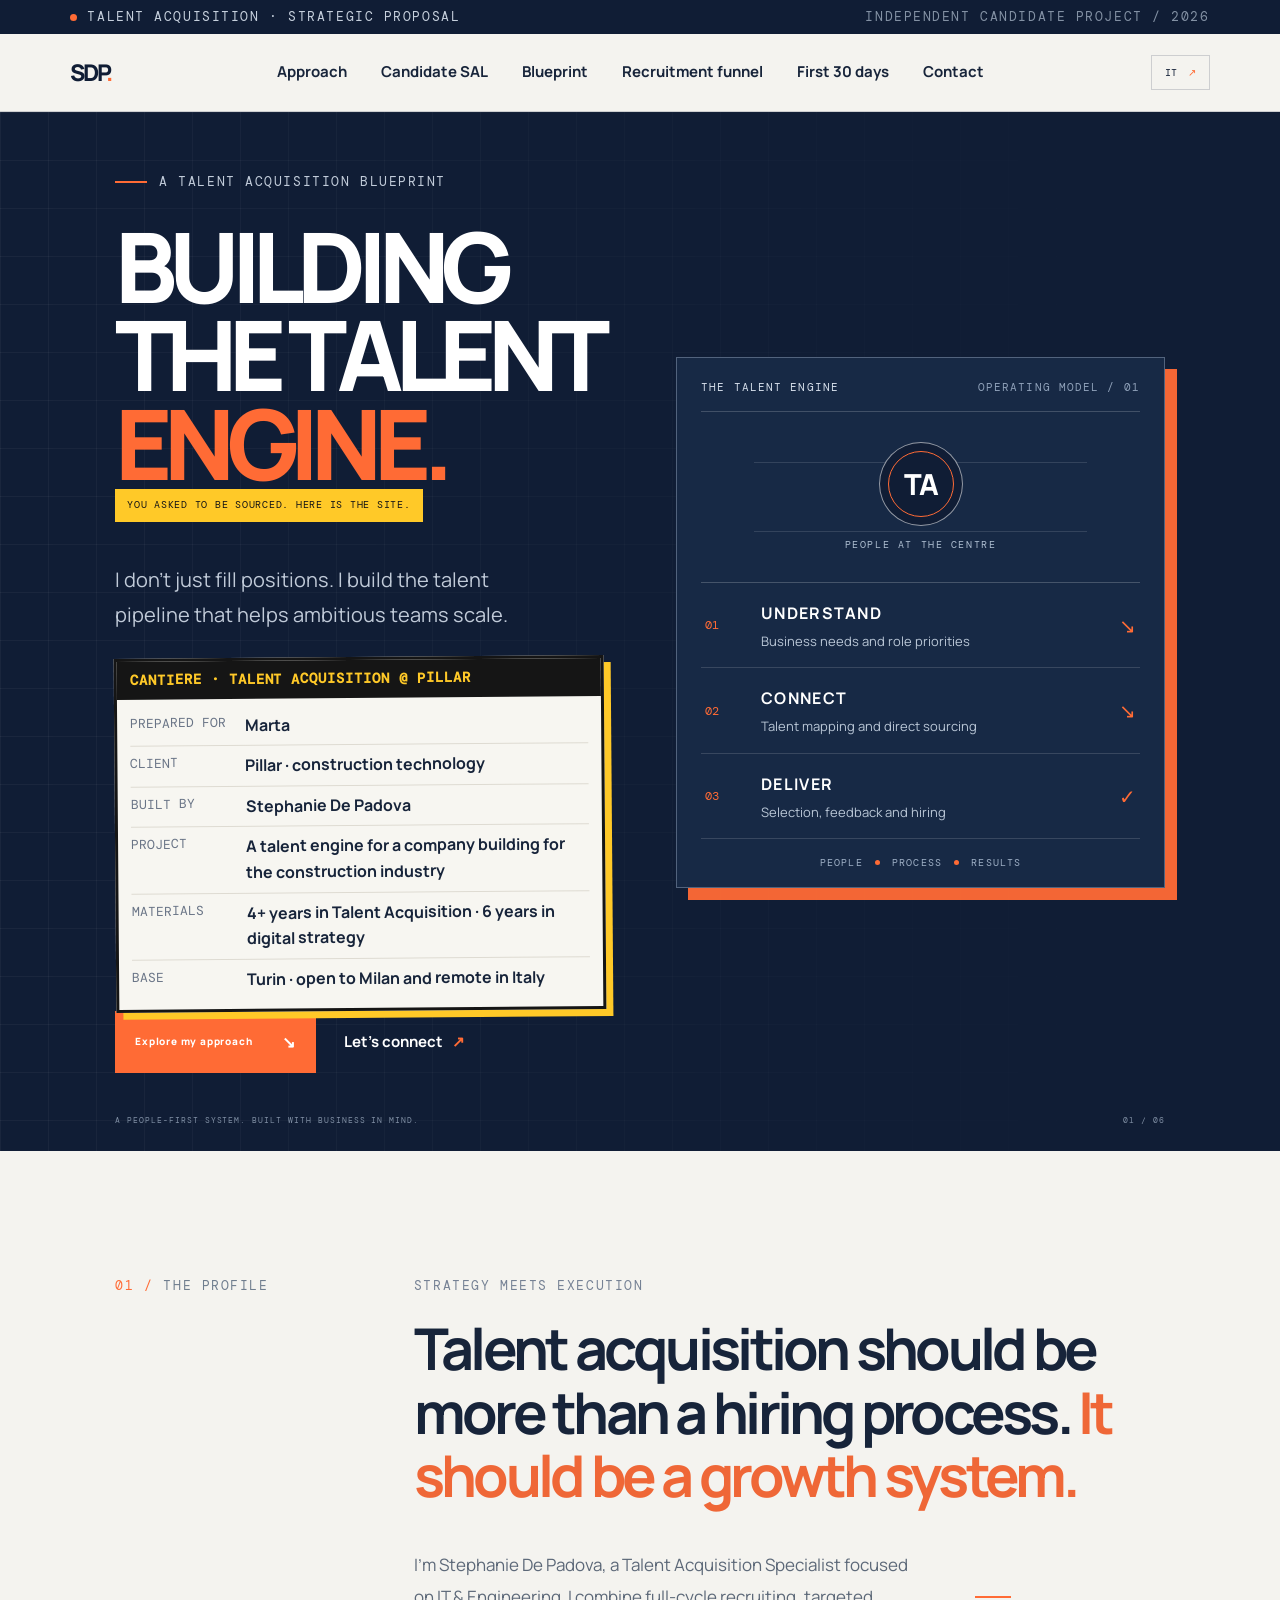
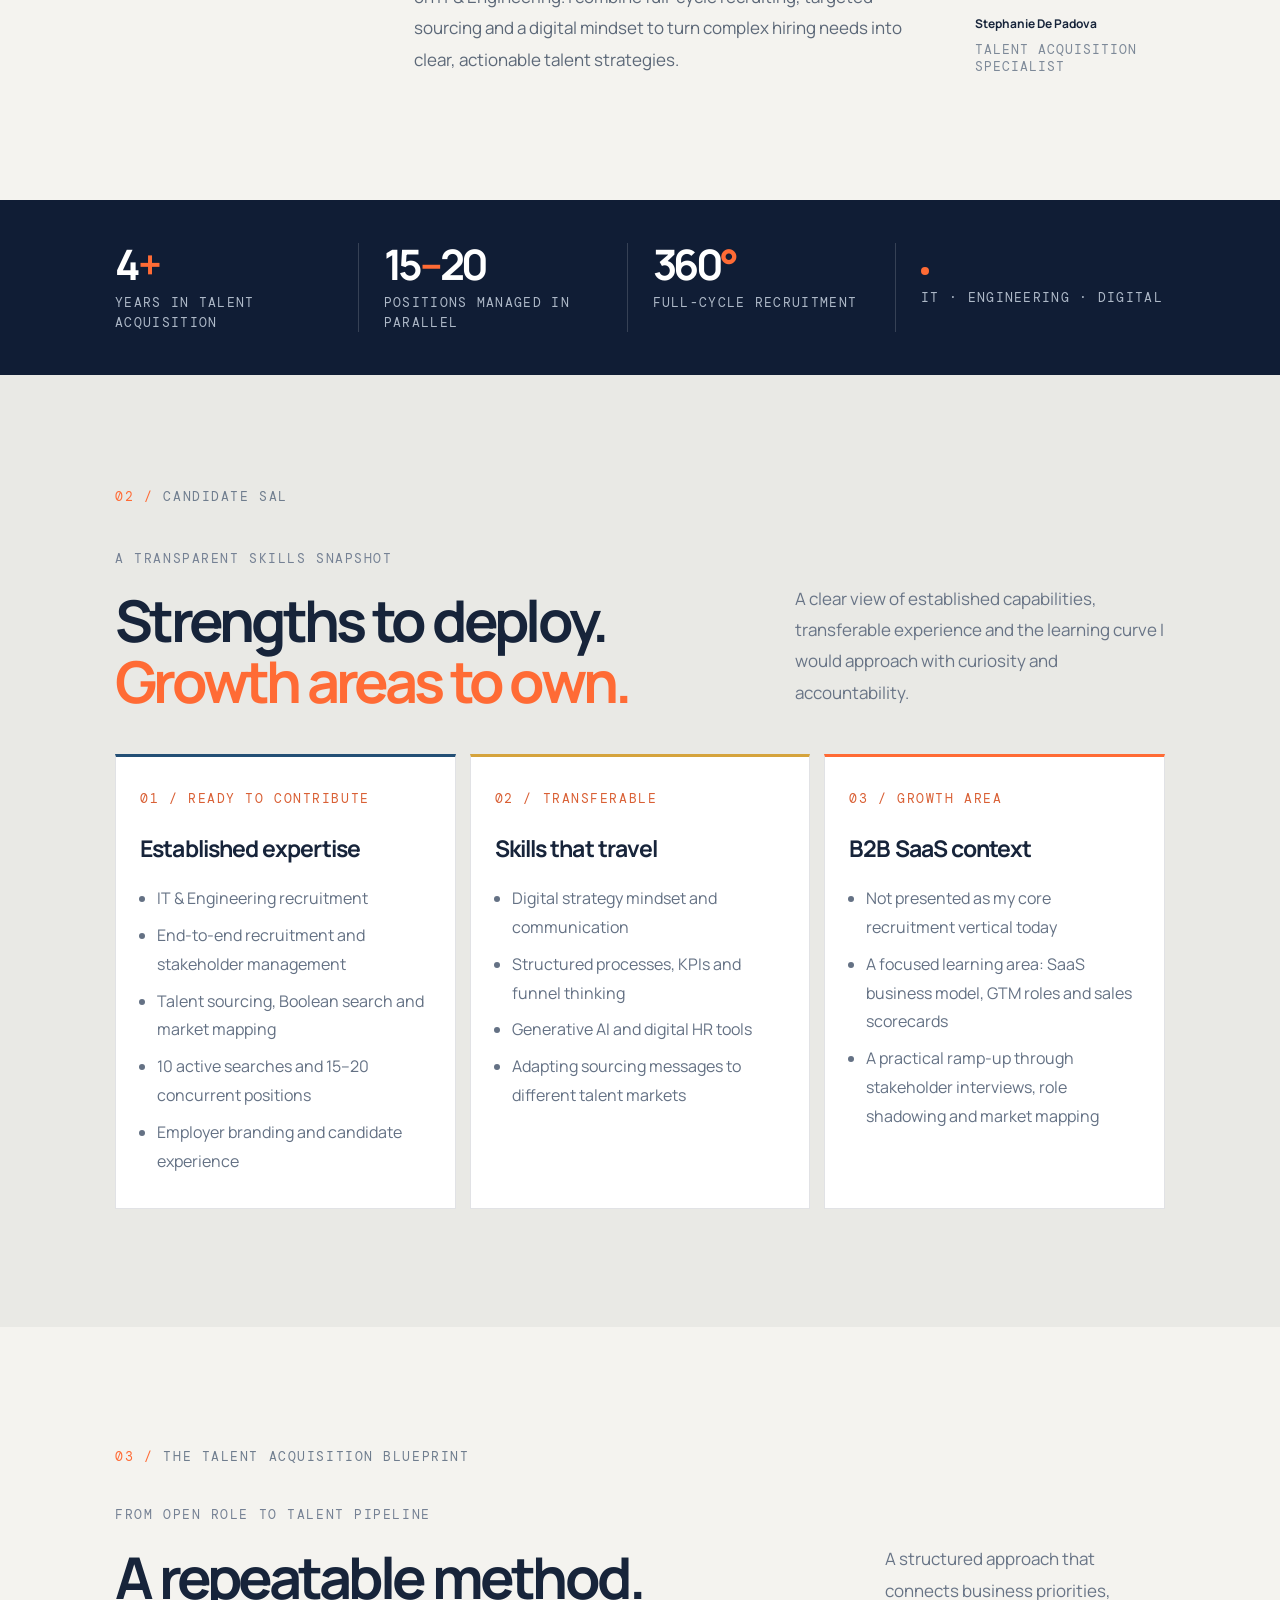
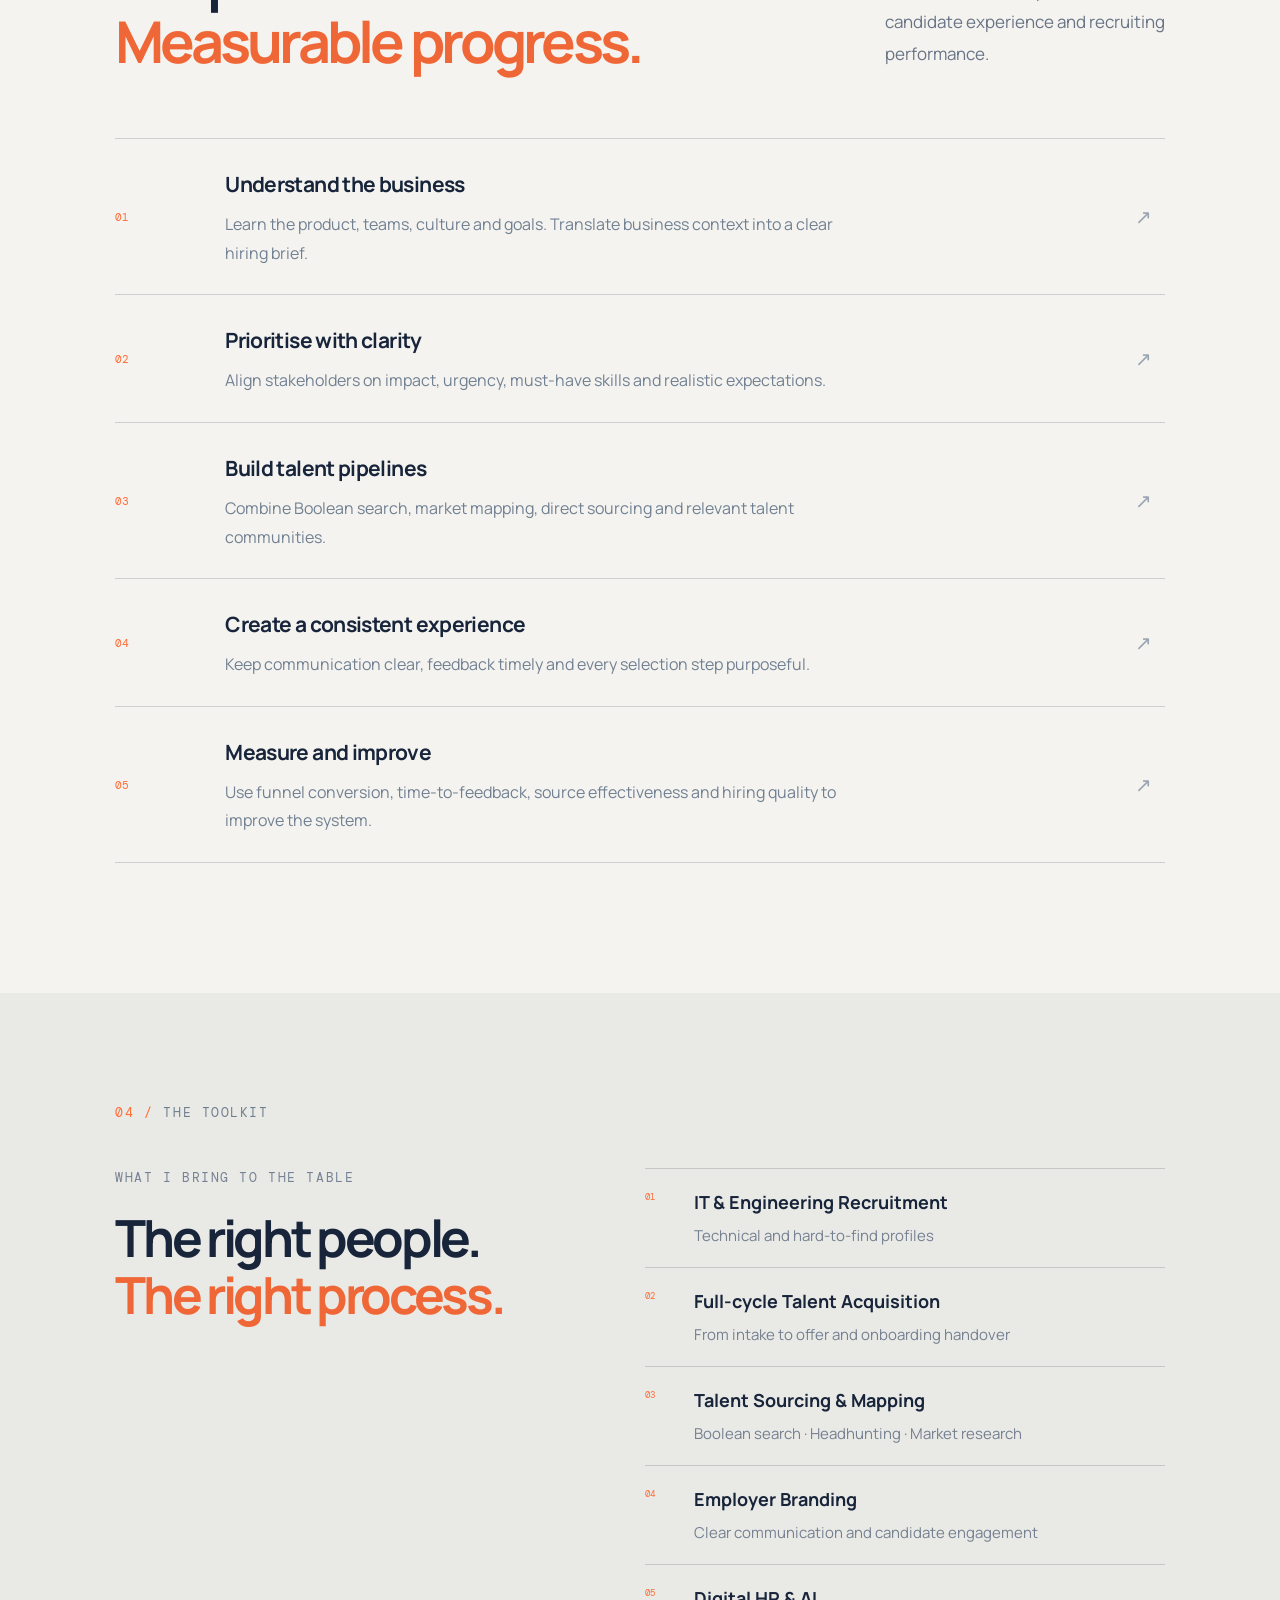
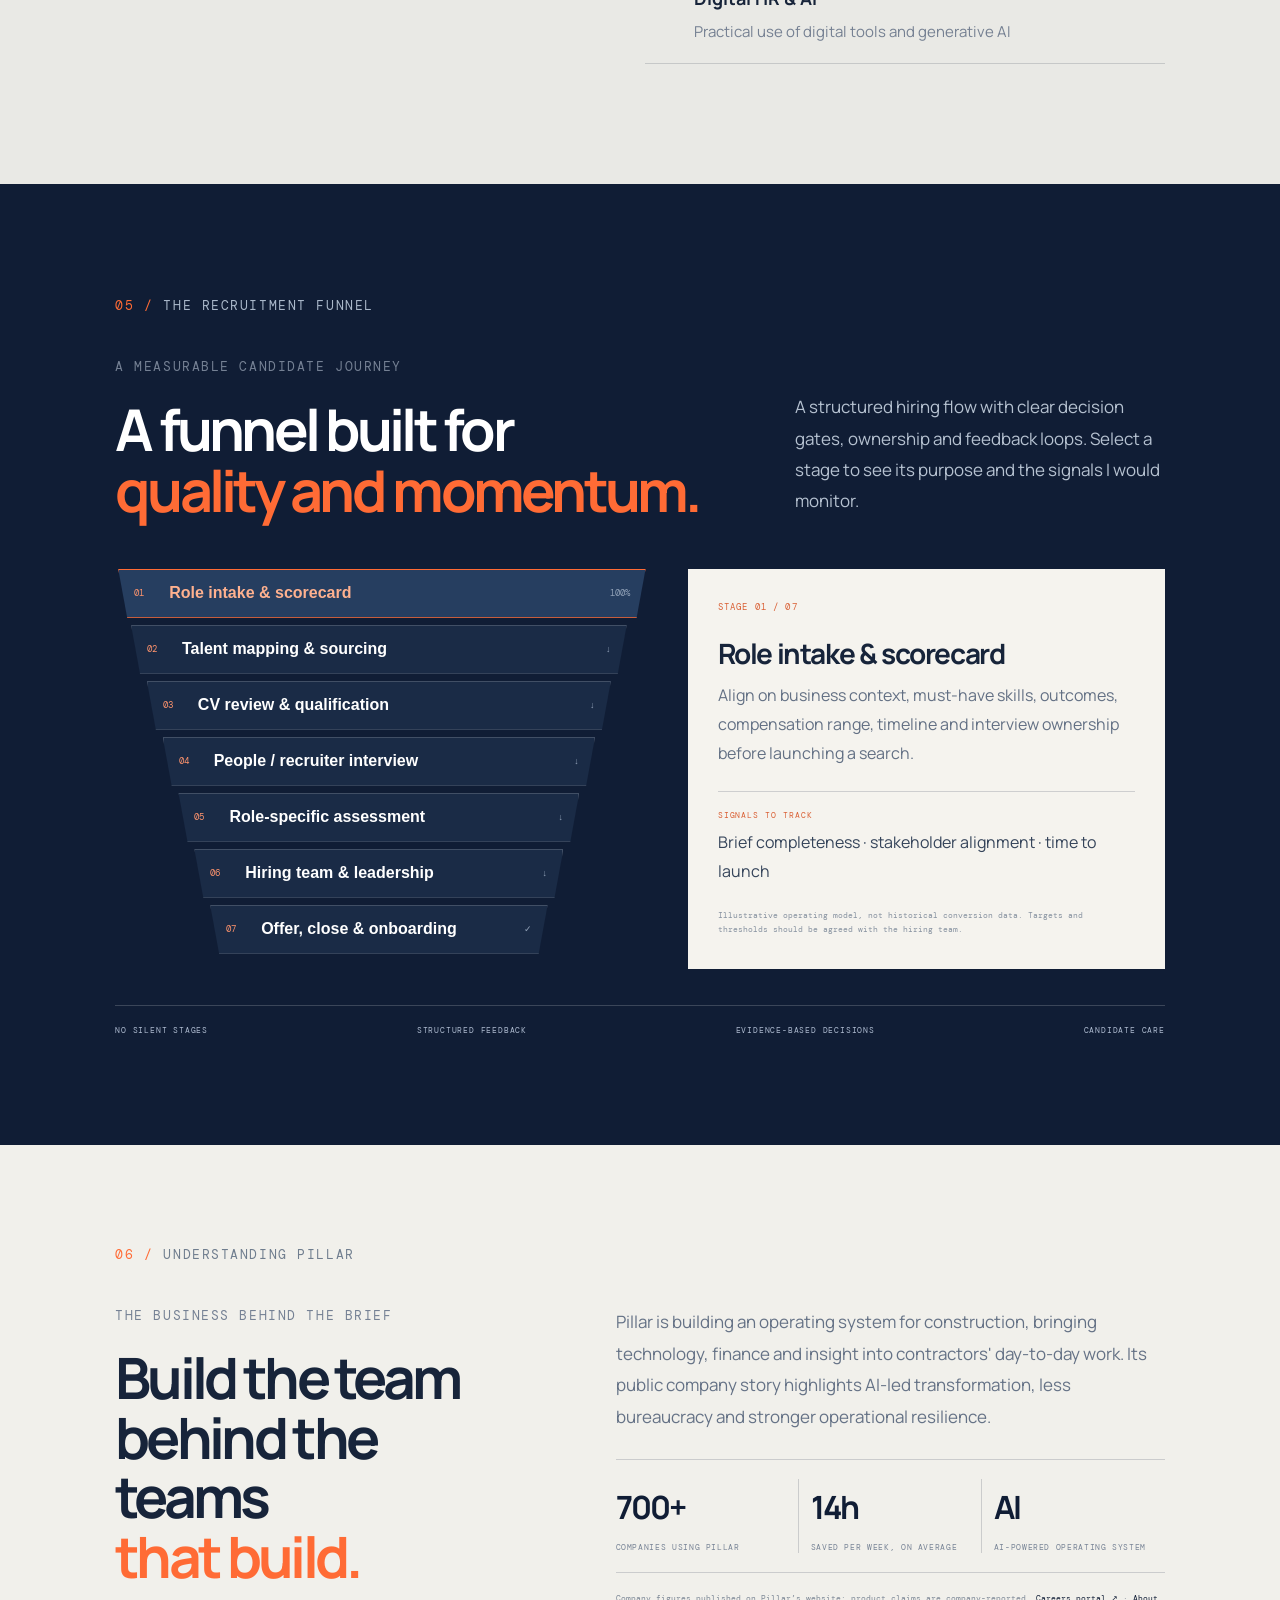
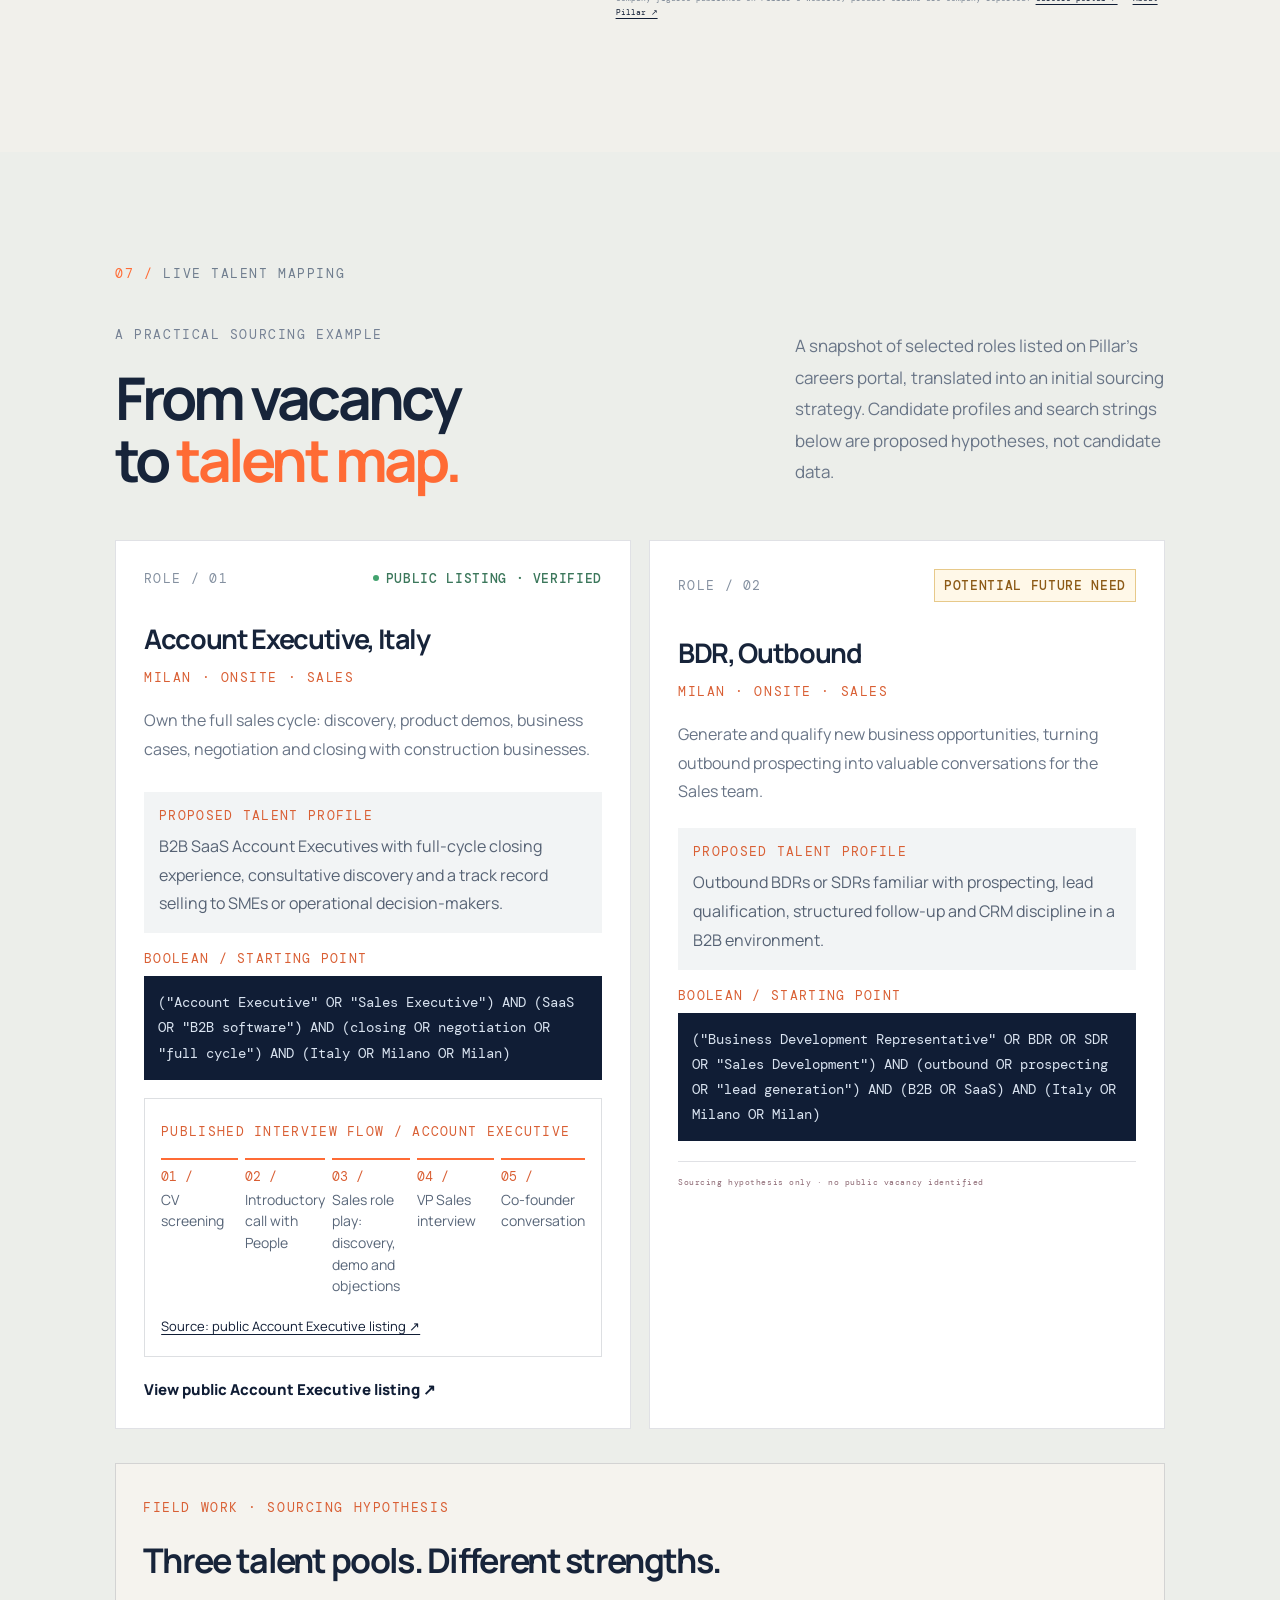
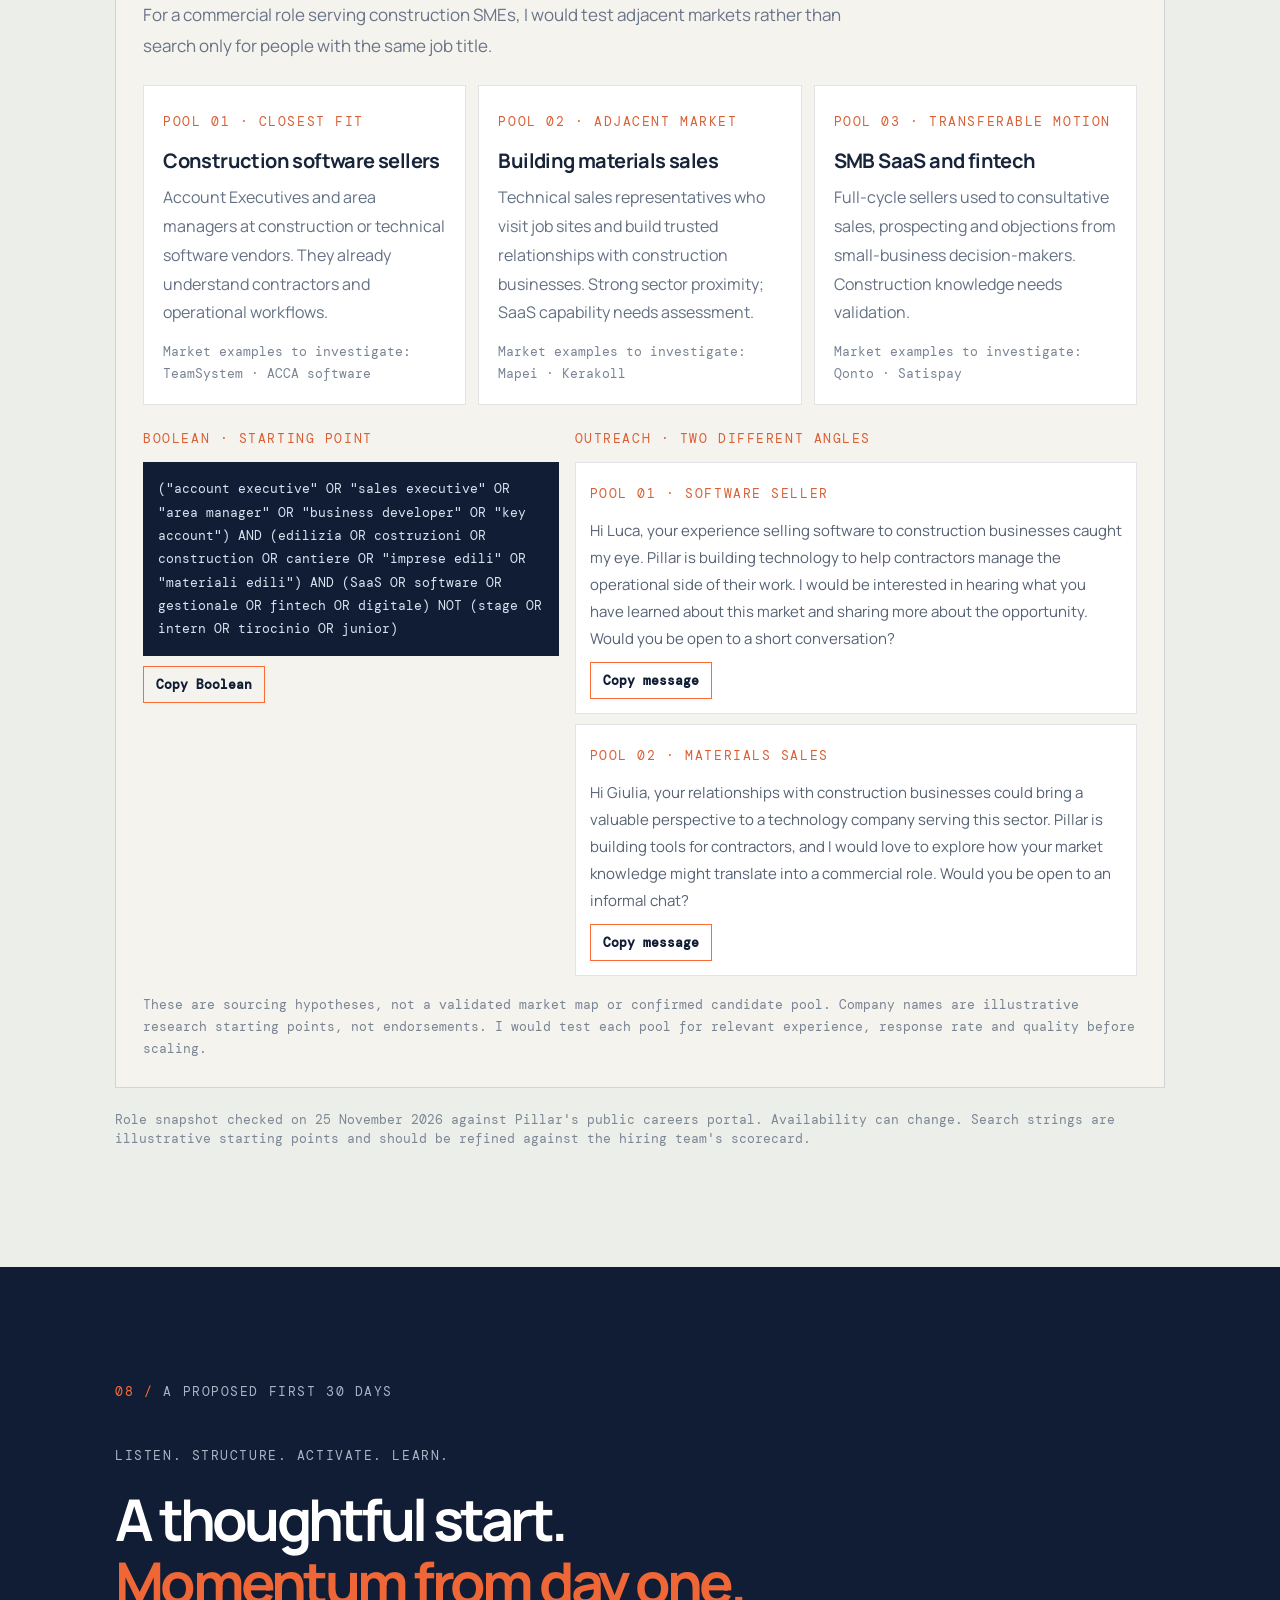
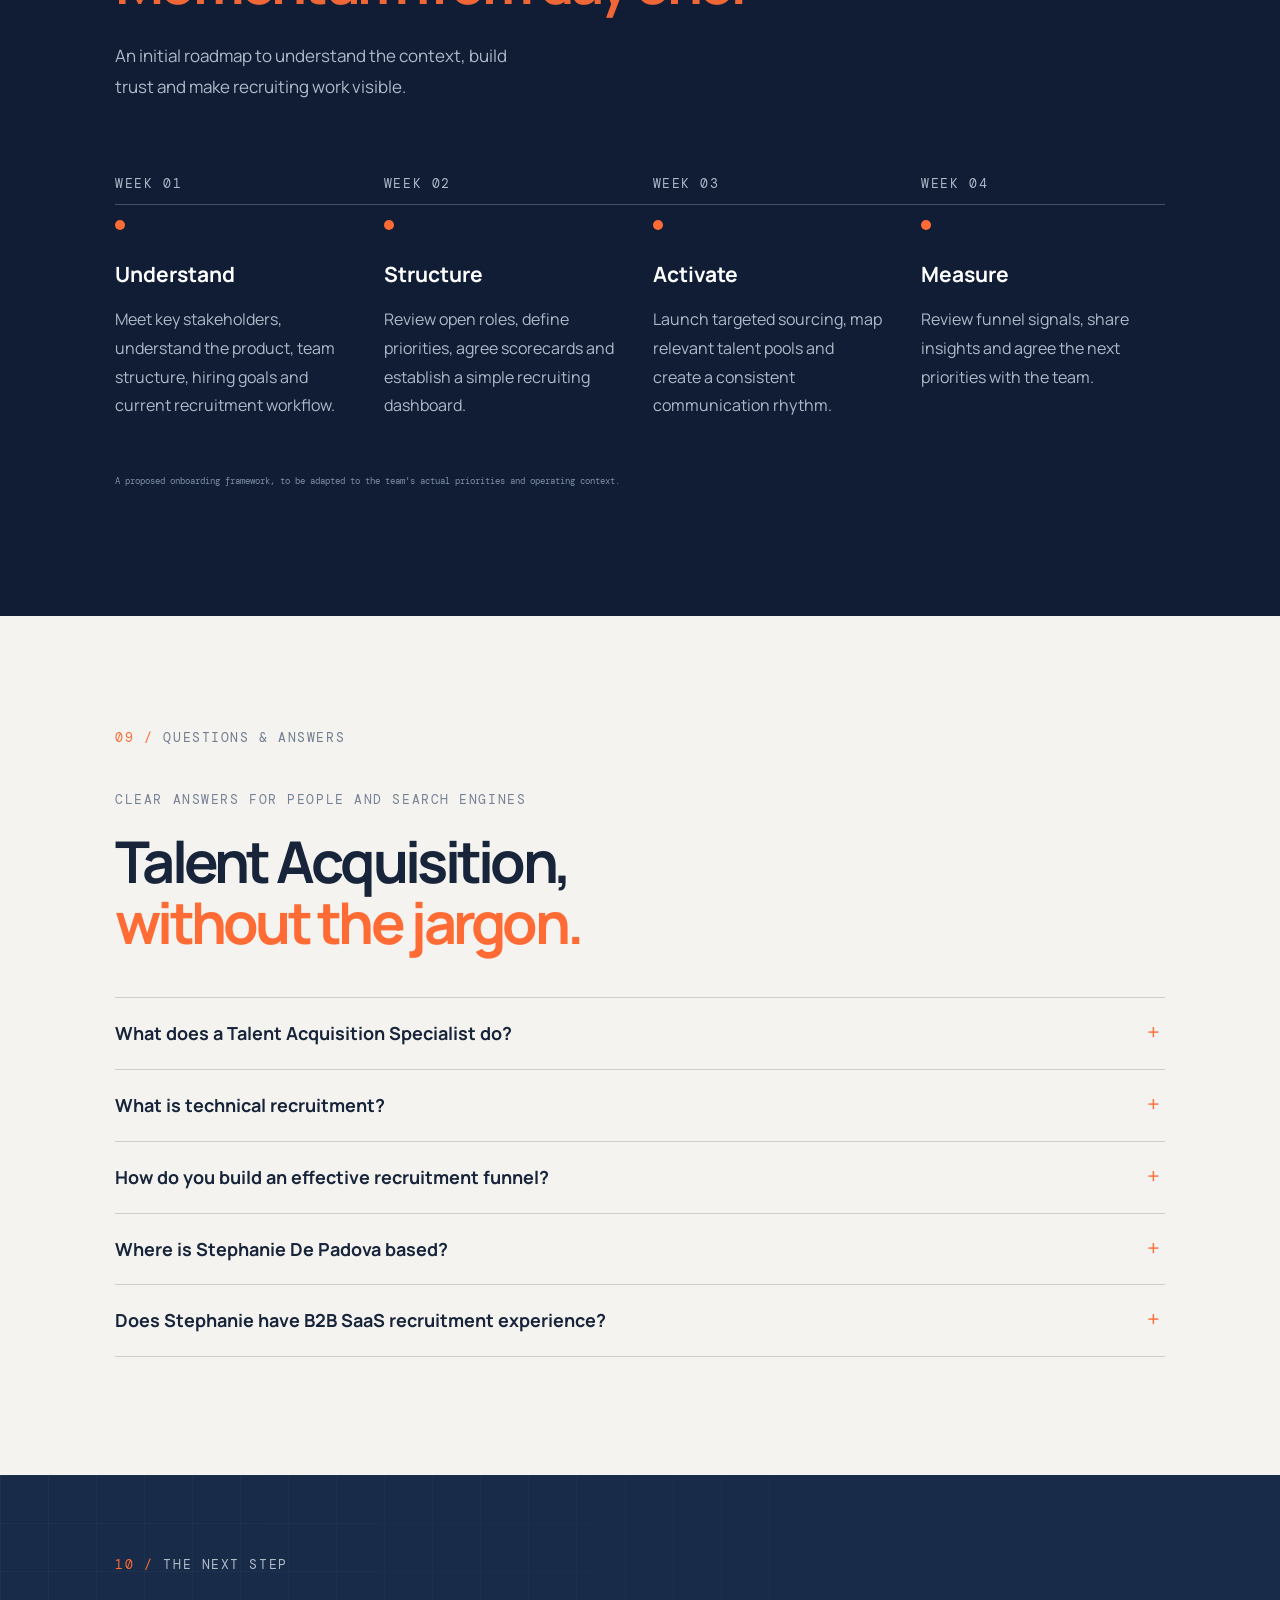
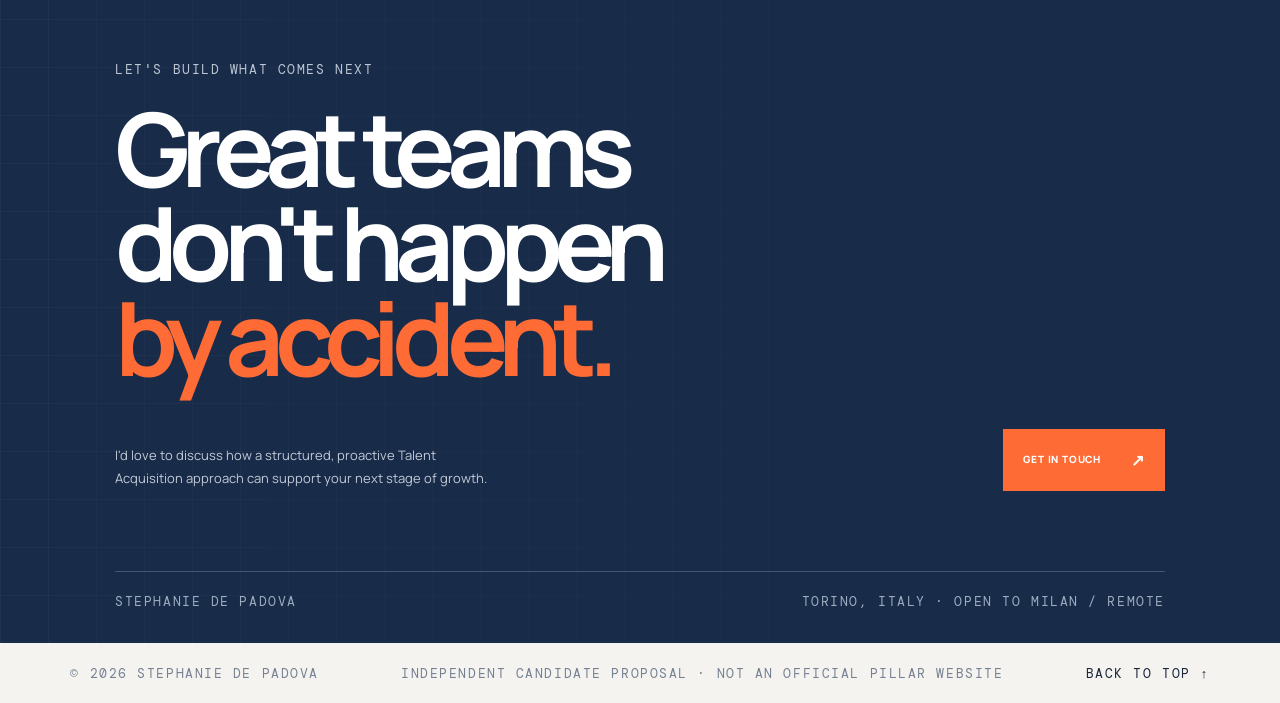
==== index.html @ 30fc6306 "Use PNG Open Graph image for LinkedIn (English)" ====
<!doctype html>
<html lang="en">
<head>
<meta charset="utf-8"><meta name="viewport" content="width=device-width, initial-scale=1, viewport-fit=cover"><meta name="theme-color" content="#101d35">
<meta name="robots" content="index,follow,max-image-preview:large"><meta name="author" content="Stephanie De Padova">
<meta name="description" content="Stephanie De Padova is a Talent Acquisition Specialist in Turin, Italy, focused on IT & Engineering recruitment, technical sourcing, talent mapping and scalable hiring processes.">
<meta name="keywords" content="Talent Acquisition Specialist Italy, Technical Recruiter Turin, IT Recruitment, Engineering Recruitment, Talent Sourcing, Boolean Search, Talent Mapping, Employer Branding, Digital HR">
<link rel="canonical" href="https://stephaniedepadova-dev.github.io/pillar/"><link rel="alternate" hreflang="en" href="https://stephaniedepadova-dev.github.io/pillar/"><link rel="alternate" hreflang="it" href="https://stephaniedepadova-dev.github.io/pillar/it/"><link rel="alternate" hreflang="x-default" href="https://stephaniedepadova-dev.github.io/pillar/">
<meta property="og:locale" content="en_GB"><meta property="og:type" content="website"><meta property="og:site_name" content="Stephanie De Padova | Talent Acquisition"><meta property="og:title" content="Stephanie De Padova | Talent Acquisition for IT & Engineering"><meta property="og:description" content="Explore my approach to IT and Engineering recruitment: technical sourcing, talent mapping, full-cycle hiring and a practical 30-day plan."><meta property="og:image" content="https://stephaniedepadova-dev.github.io/pillar/og-image.png?v=2"><meta property="og:image:width" content="1200"><meta property="og:image:height" content="630"><meta property="og:image:alt" content="Building the Talent Engine | Stephanie De Padova"><meta property="og:url" content="https://stephaniedepadova-dev.github.io/pillar/"><meta name="twitter:card" content="summary_large_image"><meta name="twitter:image" content="https://stephaniedepadova-dev.github.io/pillar/og-image.png?v=2"><meta name="twitter:title" content="Stephanie De Padova | Talent Acquisition for IT &amp; Engineering"><meta name="twitter:description" content="IT and Engineering recruitment, technical sourcing, talent mapping and a practical hiring plan.">
<title>Talent Acquisition & Technical Recruitment in Italy | Stephanie De Padova</title>
<link rel="preconnect" href="https://fonts.googleapis.com"><link rel="preconnect" href="https://fonts.gstatic.com" crossorigin><link href="https://fonts.googleapis.com/css2?family=DM+Mono:wght@400;500&family=Manrope:wght@400;500;600;700;800&display=swap" rel="stylesheet"><link rel="icon" type="image/svg+xml" href="favicon.svg"><link rel="stylesheet" href="styles.css?v=20261125-talent-engine">
<script type="application/ld+json">{"@context":"https://schema.org","@graph":[{"@type":"Person","@id":"https://stephaniedepadova-dev.github.io/pillar/#person","name":"Stephanie De Padova","jobTitle":"Talent Acquisition Specialist | Technical Recruiter","description":"Talent Acquisition Specialist focused on IT and Engineering recruitment, full-cycle hiring, technical sourcing, talent mapping, Boolean search, employer branding and Digital HR.","address":{"@type":"PostalAddress","addressLocality":"Turin","addressCountry":"IT"},"knowsAbout":["Talent Acquisition","Technical Recruitment","IT Recruitment","Engineering Recruitment","Talent Sourcing","Boolean Search","Talent Mapping","Employer Branding","Digital HR","Recruitment Analytics"]},{"@type":"WebSite","@id":"https://stephaniedepadova-dev.github.io/pillar/#website","url":"https://stephaniedepadova-dev.github.io/pillar/","name":"Building the Talent Engine | Stephanie De Padova","inLanguage":["en","it"],"publisher":{"@id":"https://stephaniedepadova-dev.github.io/pillar/#person"}},{"@type":"WebPage","@id":"https://stephaniedepadova-dev.github.io/pillar/#webpage","url":"https://stephaniedepadova-dev.github.io/pillar/","name":"Talent Acquisition & Technical Recruitment in Italy","description":"Independent Talent Acquisition proposal by Stephanie De Padova, based in Turin and open to opportunities in Milan and remote across Italy.","inLanguage":"en","about":{"@id":"https://stephaniedepadova-dev.github.io/pillar/#person"},"isPartOf":{"@id":"https://stephaniedepadova-dev.github.io/pillar/#website"}},{"@type":"FAQPage","@id":"https://stephaniedepadova-dev.github.io/pillar/#faq","mainEntity":[{"@type":"Question","name":"What does a Talent Acquisition Specialist do?","acceptedAnswer":{"@type":"Answer","text":"A Talent Acquisition Specialist manages the hiring process end to end: understanding hiring needs, defining role profiles, sourcing and screening candidates, coordinating interviews, supporting offers and measuring recruitment performance."}},{"@type":"Question","name":"What is technical recruitment?","acceptedAnswer":{"@type":"Answer","text":"Technical recruitment is the process of identifying and assessing candidates for specialised roles in software, IT, engineering, embedded systems and digital technologies."}},{"@type":"Question","name":"How do you build a recruitment funnel?","acceptedAnswer":{"@type":"Answer","text":"Start with role intake and a scorecard, map the talent market, activate sourcing channels, qualify candidates, coordinate structured interviews, manage offers and review conversion and time-to-feedback at every stage."}},{"@type":"Question","name":"Where is Stephanie De Padova based?","acceptedAnswer":{"@type":"Answer","text":"Stephanie De Padova is based in Turin, Italy, and is open to opportunities in Turin, Milan and remote roles across Italy."}},{"@type":"Question","name":"Does Stephanie have B2B SaaS experience?","acceptedAnswer":{"@type":"Answer","text":"Her established recruitment experience is in IT and Engineering. B2B SaaS is a transferable growth area: she brings full-cycle recruiting, sourcing, stakeholder management and digital strategy skills, while being transparent about the sector-specific learning curve."}}]}</script>
<script src="script.js" defer></script></head><body>
  <div class="topline"><span class="topline-mark"></span><span data-i18n="topline">TALENT ACQUISITION · STRATEGIC PROPOSAL</span><span class="topline-right">INDEPENDENT CANDIDATE PROJECT / 2026</span></div>
  <header class="site-header">
    <a class="wordmark" href="#top" aria-label="Stephanie De Padova home">SDP<span>.</span></a>
    <button class="menu-toggle" id="menu-toggle" type="button" aria-expanded="false" aria-controls="primary-navigation">MENU</button>
    <nav id="primary-navigation" aria-label="Main navigation">
      <a href="#approach" data-i18n="navApproach">Approach</a><a href="#candidate-sal" data-i18n="navSal">Candidate SAL</a>
      <a href="#blueprint" data-i18n="navBlueprint">Blueprint</a>
      <a href="#recruitment-funnel" data-i18n="navFunnel">Recruitment funnel</a><a href="#first-month" data-i18n="navPlan">First 30 days</a>
      <a href="#contact" data-i18n="navContact">Contact</a>
    </nav>
    <button class="lang-switch" id="language-toggle" type="button" aria-label="Switch language">IT <span>↗</span></button>
  </header>

  <main id="top">
    <section class="hero section-wrap">
      <div class="hero-grid"></div>
      <div class="hero-copy">
        <p class="eyebrow"><span class="eyebrow-line"></span><span data-i18n="heroEyebrow">A TALENT ACQUISITION BLUEPRINT</span></p>
        <h1 data-i18n="heroTitle">BUILDING<br>THE TALENT<br><em>ENGINE.</em></h1>
        <p class="hero-hook" data-i18n="heroHook">YOU ASKED TO BE SOURCED. HERE IS THE SITE.</p>
        <p class="hero-lead" data-i18n="heroLead">I don't just fill positions. I build the talent pipeline that helps ambitious teams scale.</p>
        <div class="site-board" aria-label="Candidate project sign"><div class="site-board-head" data-i18n="boardTitle">CANTIERE · TALENT ACQUISITION @ PILLAR</div><dl><div><dt data-i18n="boardPreparedForLabel">PREPARED FOR</dt><dd>Marta</dd></div><div><dt data-i18n="boardClientLabel">CLIENT</dt><dd data-i18n="boardClient">Pillar · construction technology</dd></div><div><dt data-i18n="boardBuilderLabel">BUILT BY</dt><dd>Stephanie De Padova</dd></div><div><dt data-i18n="boardProjectLabel">PROJECT</dt><dd data-i18n="boardProject">A talent engine for a company building for the construction industry</dd></div><div><dt data-i18n="boardMaterialsLabel">MATERIALS</dt><dd data-i18n="boardMaterials">4+ years in Talent Acquisition · 6 years in digital strategy</dd></div><div><dt data-i18n="boardBaseLabel">BASE</dt><dd data-i18n="boardBase">Turin · open to Milan and remote in Italy</dd></div></dl></div>
        <div class="hero-actions">
          <a class="button button-primary" href="#blueprint" data-i18n="heroCta">Explore my approach <span>↘</span></a>
          <a class="text-link" href="#contact" data-i18n="heroSecondary">Let's connect <span>↗</span></a>
        </div>
      </div>
      <div class="hero-visual" aria-label="Talent acquisition operating model">
        <div class="engine-board">
          <div class="engine-board-top"><span>THE TALENT ENGINE</span><span>OPERATING MODEL / 01</span></div>
          <div class="engine-core">
            <div class="engine-core-ring"><span>TA</span></div>
            <div class="engine-core-caption">PEOPLE AT THE CENTRE</div>
          </div>
          <div class="engine-flow">
            <div class="engine-step"><span class="engine-step-no">01</span><div><b>UNDERSTAND</b><small>Business needs and role priorities</small></div><span class="engine-step-mark">↘</span></div>
            <div class="engine-step"><span class="engine-step-no">02</span><div><b>CONNECT</b><small>Talent mapping and direct sourcing</small></div><span class="engine-step-mark">↘</span></div>
            <div class="engine-step"><span class="engine-step-no">03</span><div><b>DELIVER</b><small>Selection, feedback and hiring</small></div><span class="engine-step-mark">✓</span></div>
          </div>
          <div class="engine-board-foot"><span>PEOPLE</span><i></i><span>PROCESS</span><i></i><span>RESULTS</span></div>
        </div>
      </div>
      <div class="hero-bottom"><span data-i18n="heroBottom">A PEOPLE-FIRST SYSTEM. BUILT WITH BUSINESS IN MIND.</span><span>01 / 06</span></div>
    </section>

    <section class="intro section-wrap" id="approach">
      <div class="section-kicker"><span>01 /</span><span data-i18n="introKicker">THE PROFILE</span></div>
      <div class="intro-content">
        <p class="section-overline" data-i18n="introOverline">STRATEGY MEETS EXECUTION</p>
        <h2 data-i18n="introTitle">Talent acquisition should be more than a hiring process. <em>It should be a growth system.</em></h2>
        <div class="intro-bottom">
          <p data-i18n="introText">I'm Stephanie De Padova, a Talent Acquisition Specialist focused on IT & Engineering. I combine full-cycle recruiting, targeted sourcing and a digital mindset to turn complex hiring needs into clear, actionable talent strategies.</p>
          <div class="profile-signature"><span class="signature-line"></span><strong>Stephanie De Padova</strong><small data-i18n="signatureRole">TALENT ACQUISITION SPECIALIST</small></div>
        </div>
      </div>
    </section>

    <section class="metrics-band">
      <div class="metric"><strong>4<span>+</span></strong><small data-i18n="metricYears">YEARS IN TALENT ACQUISITION</small></div>
      <div class="metric"><strong>15<span>–</span>20</strong><small data-i18n="metricRoles">POSITIONS MANAGED IN PARALLEL</small></div>
      <div class="metric"><strong>360<span>°</span></strong><small data-i18n="metricCycle">FULL-CYCLE RECRUITMENT</small></div>
      <div class="metric metric-note"><span class="orange-dot"></span><small data-i18n="metricNote">IT · ENGINEERING · DIGITAL</small></div>
    </section>

    <section class="sal-section section-wrap" id="candidate-sal"><div class="section-kicker"><span>02 /</span><span data-i18n="salKicker">CANDIDATE SAL</span></div><div class="sal-heading"><div><p class="section-overline" data-i18n="salOverline">A TRANSPARENT SKILLS SNAPSHOT</p><h2 data-i18n="salTitle">Strengths to deploy.<br><em>Growth areas to own.</em></h2></div><p data-i18n="salLead">A clear view of established capabilities, transferable experience and the learning curve I would approach with curiosity and accountability.</p></div><div class="sal-columns">
<article class="sal-card sal-strong"><span class="sal-label">01 / READY TO CONTRIBUTE</span><h3 data-i18n="salReady">Established expertise</h3><ul><li data-i18n="salReady1">IT & Engineering recruitment</li><li data-i18n="salReady2">End-to-end recruitment and stakeholder management</li><li data-i18n="salReady3">Talent sourcing, Boolean search and market mapping</li><li data-i18n="salReady4">10 active searches and 15–20 concurrent positions</li><li data-i18n="salReady5">Employer branding and candidate experience</li></ul></article>
<article class="sal-card sal-transfer"><span class="sal-label">02 / TRANSFERABLE</span><h3 data-i18n="salTransfer">Skills that travel</h3><ul><li data-i18n="salTransfer1">Digital strategy mindset and communication</li><li data-i18n="salTransfer2">Structured processes, KPIs and funnel thinking</li><li data-i18n="salTransfer3">Generative AI and digital HR tools</li><li data-i18n="salTransfer4">Adapting sourcing messages to different talent markets</li></ul></article>
<article class="sal-card sal-growth"><span class="sal-label">03 / GROWTH AREA</span><h3 data-i18n="salGrowth">B2B SaaS context</h3><ul><li data-i18n="salGrowth1">Not presented as my core recruitment vertical today</li><li data-i18n="salGrowth2">A focused learning area: SaaS business model, GTM roles and sales scorecards</li><li data-i18n="salGrowth3">A practical ramp-up through stakeholder interviews, role shadowing and market mapping</li></ul></article></div></section><section class="blueprint-section section-wrap" id="blueprint">
      <div class="section-kicker"><span>03 /</span><span data-i18n="blueprintKicker">THE TALENT ACQUISITION BLUEPRINT</span></div>
      <div class="blueprint-heading">
        <div><p class="section-overline" data-i18n="blueprintOverline">FROM OPEN ROLE TO TALENT PIPELINE</p><h2 data-i18n="blueprintTitle">A repeatable method.<br><em>Measurable progress.</em></h2></div>
        <p data-i18n="blueprintLead">A structured approach that connects business priorities, candidate experience and recruiting performance.</p>
      </div>
      <div class="steps">
        <article class="step"><span class="step-number">01</span><div><h3 data-i18n="step1Title">Understand the business</h3><p data-i18n="step1Text">Learn the product, teams, culture and goals. Translate business context into a clear hiring brief.</p></div><span class="step-arrow">↗</span></article>
        <article class="step"><span class="step-number">02</span><div><h3 data-i18n="step2Title">Prioritise with clarity</h3><p data-i18n="step2Text">Align stakeholders on impact, urgency, must-have skills and realistic expectations.</p></div><span class="step-arrow">↗</span></article>
        <article class="step"><span class="step-number">03</span><div><h3 data-i18n="step3Title">Build talent pipelines</h3><p data-i18n="step3Text">Combine Boolean search, market mapping, direct sourcing and relevant talent communities.</p></div><span class="step-arrow">↗</span></article>
        <article class="step"><span class="step-number">04</span><div><h3 data-i18n="step4Title">Create a consistent experience</h3><p data-i18n="step4Text">Keep communication clear, feedback timely and every selection step purposeful.</p></div><span class="step-arrow">↗</span></article>
        <article class="step"><span class="step-number">05</span><div><h3 data-i18n="step5Title">Measure and improve</h3><p data-i18n="step5Text">Use funnel conversion, time-to-feedback, source effectiveness and hiring quality to improve the system.</p></div><span class="step-arrow">↗</span></article>
      </div>
    </section>




    <section class="capabilities section-wrap">
      <div class="section-kicker"><span>04 /</span><span data-i18n="capKicker">THE TOOLKIT</span></div>
      <div class="cap-grid">
        <div class="cap-intro"><p class="section-overline" data-i18n="capOverline">WHAT I BRING TO THE TABLE</p><h2 data-i18n="capTitle">The right people.<br><em>The right process.</em></h2></div>
        <div class="cap-list">
          <div><span>01</span><strong data-i18n="cap1">IT & Engineering Recruitment</strong><small data-i18n="cap1s">Technical and hard-to-find profiles</small></div>
          <div><span>02</span><strong data-i18n="cap2">Full-cycle Talent Acquisition</strong><small data-i18n="cap2s">From intake to offer and onboarding handover</small></div>
          <div><span>03</span><strong data-i18n="cap3">Talent Sourcing & Mapping</strong><small data-i18n="cap3s">Boolean search · Headhunting · Market research</small></div>
          <div><span>04</span><strong data-i18n="cap4">Employer Branding</strong><small data-i18n="cap4s">Clear communication and candidate engagement</small></div>
          <div><span>05</span><strong data-i18n="cap5">Digital HR & AI</strong><small data-i18n="cap5s">Practical use of digital tools and generative AI</small></div>
        </div>
      </div>
    </section>

    <section class="funnel-section section-wrap" id="recruitment-funnel"><div class="section-kicker"><span>05 /</span><span data-i18n="funnelKicker">THE RECRUITMENT FUNNEL</span></div><div class="funnel-heading"><div><p class="section-overline" data-i18n="funnelOverline">A MEASURABLE CANDIDATE JOURNEY</p><h2 data-i18n="funnelTitle">A funnel built for<br><em>quality and momentum.</em></h2></div><p data-i18n="funnelLead">A structured hiring flow with clear decision gates, ownership and feedback loops. Select a stage to see its purpose and the signals I would monitor.</p></div><div class="funnel-layout"><div class="funnel-visual" role="group" aria-label="Interactive recruitment funnel">
<button class="funnel-stage active" type="button" data-stage="0"><span>01</span><b data-i18n="funnelStage1">Role intake & scorecard</b><i>100%</i></button><button class="funnel-stage" type="button" data-stage="1"><span>02</span><b data-i18n="funnelStage2">Talent mapping & sourcing</b><i>↓</i></button><button class="funnel-stage" type="button" data-stage="2"><span>03</span><b data-i18n="funnelStage3">CV review & qualification</b><i>↓</i></button><button class="funnel-stage" type="button" data-stage="3"><span>04</span><b data-i18n="funnelStage4">People / recruiter interview</b><i>↓</i></button><button class="funnel-stage" type="button" data-stage="4"><span>05</span><b data-i18n="funnelStage5">Role-specific assessment</b><i>↓</i></button><button class="funnel-stage" type="button" data-stage="5"><span>06</span><b data-i18n="funnelStage6">Hiring team & leadership</b><i>↓</i></button><button class="funnel-stage" type="button" data-stage="6"><span>07</span><b data-i18n="funnelStage7">Offer, close & onboarding</b><i>✓</i></button></div>
<aside class="funnel-detail" aria-live="polite"><span class="detail-index" id="funnel-detail-index">STAGE 01 / 07</span><h3 id="funnel-detail-title" data-i18n="funnelDetailTitle">Role intake & scorecard</h3><p id="funnel-detail-copy" data-i18n="funnelDetailCopy">Align on business context, must-have skills, outcomes, compensation range, timeline and interview ownership before launching a search.</p><div class="detail-kpi"><b data-i18n="kpiLabel">SIGNALS TO TRACK</b><span id="funnel-detail-kpi" data-i18n="funnelDetailKpi">Brief completeness · stakeholder alignment · time to launch</span></div><p class="detail-note" data-i18n="funnelDisclaimer">Illustrative operating model, not historical conversion data. Targets and thresholds should be agreed with the hiring team.</p></aside></div><div class="funnel-principles"><span data-i18n="funnelPrinciple1">NO SILENT STAGES</span><span data-i18n="funnelPrinciple2">STRUCTURED FEEDBACK</span><span data-i18n="funnelPrinciple3">EVIDENCE-BASED DECISIONS</span><span data-i18n="funnelPrinciple4">CANDIDATE CARE</span></div></section><section class="company-context section-wrap" id="pillar-context"><div class="section-kicker"><span>06 /</span><span data-i18n="pillarKicker">UNDERSTANDING PILLAR</span></div><div class="company-grid"><div><p class="section-overline" data-i18n="pillarOverline">THE BUSINESS BEHIND THE BRIEF</p><h2 data-i18n="pillarTitle">Build the team<br>behind the teams<br><em>that build.</em></h2></div><div class="company-copy"><p data-i18n="pillarCopy">Pillar is building an operating system for construction, bringing technology, finance and insight into contractors' day-to-day work. Its public company story highlights AI-led transformation, less bureaucracy and stronger operational resilience.</p><div class="company-stats"><div><b>700+</b><span data-i18n="pillarStat1">COMPANIES USING PILLAR</span></div><div><b>14h</b><span data-i18n="pillarStat2">SAVED PER WEEK, ON AVERAGE</span></div><div><b>AI</b><span data-i18n="pillarStat3">AI-POWERED OPERATING SYSTEM</span></div></div><p class="company-source"><span data-i18n="pillarSource">Company figures published on Pillar’s website; product claims are company-reported.</span> <a href="https://talent.pillar.it/open-roles" target="_blank" rel="noopener noreferrer" data-i18n="pillarCareers">Careers portal ↗</a> · <a href="https://www.pillar.it/about-us/en-gb" target="_blank" rel="noopener noreferrer" data-i18n="pillarAbout">About Pillar ↗</a></p></div></div></section><section class="live-mapping section-wrap" id="live-mapping">
      <div class="section-kicker"><span>07 /</span><span data-i18n="mappingKicker">LIVE TALENT MAPPING</span></div>
      <div class="mapping-heading">
        <div><p class="section-overline" data-i18n="mappingOverline">A PRACTICAL SOURCING EXAMPLE</p><h2 data-i18n="mappingTitle">From vacancy<br>to <em>talent map.</em></h2></div>
        <p data-i18n="mappingLead">A snapshot of selected roles listed on Pillar's careers portal, translated into an initial sourcing strategy. Candidate profiles and search strings below are proposed hypotheses, not candidate data.</p>
      </div>
      <div class="role-cards">
        <article class="role-card">
          <div class="role-top"><span class="role-index">ROLE / 01</span><span class="role-live"><i></i><span data-i18n="roleLive">PUBLIC LISTING · VERIFIED</span></span></div>
          <h3>Account Executive, Italy</h3>
          <p class="role-location">MILAN · ONSITE · SALES</p>
          <p data-i18n="aeSummary">Own the full sales cycle: discovery, product demos, business cases, negotiation and closing with construction businesses.</p>
          <div class="role-profile"><b data-i18n="profileLabel">PROPOSED TALENT PROFILE</b><span data-i18n="aeProfile">B2B SaaS Account Executives with full-cycle closing experience, consultative discovery and a track record selling to SMEs or operational decision-makers.</span></div>
          <div class="boolean"><b>BOOLEAN / STARTING POINT</b><code>("Account Executive" OR "Sales Executive") AND (SaaS OR "B2B software") AND (closing OR negotiation OR "full cycle") AND (Italy OR Milano OR Milan)</code></div><div class="role-process"><b data-i18n="aeProcessTitle">PUBLISHED INTERVIEW FLOW / ACCOUNT EXECUTIVE</b><ol><li data-i18n="aeProcess1">CV screening</li><li data-i18n="aeProcess2">Introductory call with People</li><li data-i18n="aeProcess3">Sales role play: discovery, demo and objections</li><li data-i18n="aeProcess4">VP Sales interview</li><li data-i18n="aeProcess5">Co-founder conversation</li></ol><a href="https://it.linkedin.com/jobs/view/account-executive-italy-at-pillar-4487544364" target="_blank" rel="noopener noreferrer" data-i18n="aeProcessSource">Source: public Account Executive listing ↗</a></div>
          <a class="role-link" href="https://it.linkedin.com/jobs/view/account-executive-italy-at-pillar-4487544364" target="_blank" rel="noopener noreferrer" data-i18n="aeRoleLink">View public Account Executive listing ↗</a>
        </article>
        <article class="role-card">
          <div class="role-top"><span class="role-index">ROLE / 02</span><span class="role-hypothesis"><span data-i18n="roleHypothesis">POTENTIAL FUTURE NEED</span></span></div>
          <h3>BDR, Outbound</h3>
          <p class="role-location">MILAN · ONSITE · SALES</p>
          <p data-i18n="bdrSummary">Generate and qualify new business opportunities, turning outbound prospecting into valuable conversations for the Sales team.</p>
          <div class="role-profile"><b data-i18n="profileLabel">PROPOSED TALENT PROFILE</b><span data-i18n="bdrProfile">Outbound BDRs or SDRs familiar with prospecting, lead qualification, structured follow-up and CRM discipline in a B2B environment.</span></div>
          <div class="boolean"><b>BOOLEAN / STARTING POINT</b><code>("Business Development Representative" OR BDR OR SDR OR "Sales Development") AND (outbound OR prospecting OR "lead generation") AND (B2B OR SaaS) AND (Italy OR Milano OR Milan)</code></div>
          <p class="role-status-note" data-i18n="bdrStatus">Sourcing hypothesis only · no public vacancy identified</p>
        </article>
      </div>
<div class="field-work" aria-labelledby="field-work-title">
<div class="field-work-heading"><span class="field-work-label" data-i18n="fieldWorkLabel">FIELD WORK · SOURCING HYPOTHESIS</span><h3 id="field-work-title" data-i18n="fieldWorkTitle">Three talent pools. Different strengths.</h3><p data-i18n="fieldWorkLead">For a commercial role serving construction SMEs, I would test adjacent markets rather than search only for people with the same job title.</p></div>
<div class="pool-grid">
<article class="pool-card"><span class="pool-number">POOL 01 · CLOSEST FIT</span><h4 data-i18n="pool1Title">Construction software sellers</h4><p data-i18n="pool1Text">Account Executives and area managers at construction or technical software vendors. They already understand contractors and operational workflows.</p><small data-i18n="pool1Examples">Market examples to investigate: TeamSystem · ACCA software</small></article>
<article class="pool-card"><span class="pool-number">POOL 02 · ADJACENT MARKET</span><h4 data-i18n="pool2Title">Building materials sales</h4><p data-i18n="pool2Text">Technical sales representatives who visit job sites and build trusted relationships with construction businesses. Strong sector proximity; SaaS capability needs assessment.</p><small data-i18n="pool2Examples">Market examples to investigate: Mapei · Kerakoll</small></article>
<article class="pool-card"><span class="pool-number">POOL 03 · TRANSFERABLE MOTION</span><h4 data-i18n="pool3Title">SMB SaaS and fintech</h4><p data-i18n="pool3Text">Full-cycle sellers used to consultative sales, prospecting and objections from small-business decision-makers. Construction knowledge needs validation.</p><small data-i18n="pool3Examples">Market examples to investigate: Qonto · Satispay</small></article></div>
<div class="field-work-tools"><div class="field-tool"><span class="field-work-label" data-i18n="fieldBooleanLabel">BOOLEAN · STARTING POINT</span><pre id="pillar-boolean">("account executive" OR "sales executive" OR "area manager" OR "business developer" OR "key account") AND (edilizia OR costruzioni OR construction OR cantiere OR "imprese edili" OR "materiali edili") AND (SaaS OR software OR gestionale OR fintech OR digitale) NOT (stage OR intern OR tirocinio OR junior)</pre><button class="copy-button" type="button" data-copy="pillar-boolean" data-i18n="copyBoolean">Copy Boolean</button></div>
<div class="field-tool"><span class="field-work-label" data-i18n="fieldOutreachLabel">OUTREACH · TWO DIFFERENT ANGLES</span>
<div class="outreach-card"><b data-i18n="outreach1Label">POOL 01 · SOFTWARE SELLER</b><p id="pillar-message-1" data-i18n="outreach1">Hi Luca, your experience selling software to construction businesses caught my eye. Pillar is building technology to help contractors manage the operational side of their work. I would be interested in hearing what you have learned about this market and sharing more about the opportunity. Would you be open to a short conversation?</p><button class="copy-button" type="button" data-copy="pillar-message-1" data-i18n="copyMessage1">Copy message</button></div>
<div class="outreach-card"><b data-i18n="outreach2Label">POOL 02 · MATERIALS SALES</b><p id="pillar-message-2" data-i18n="outreach2">Hi Giulia, your relationships with construction businesses could bring a valuable perspective to a technology company serving this sector. Pillar is building tools for contractors, and I would love to explore how your market knowledge might translate into a commercial role. Would you be open to an informal chat?</p><button class="copy-button" type="button" data-copy="pillar-message-2" data-i18n="copyMessage2">Copy message</button></div></div></div>
<p class="field-work-note" data-i18n="fieldWorkNote">These are sourcing hypotheses, not a validated market map or confirmed candidate pool. Company names are illustrative research starting points, not endorsements. I would test each pool for relevant experience, response rate and quality before scaling.</p></div>
      <p class="mapping-footnote" data-i18n="mappingNote">Role snapshot checked on 25 November 2026 against Pillar's public careers portal. Availability can change. Search strings are illustrative starting points and should be refined against the hiring team's scorecard.</p>
    </section>

    <section class="first-month section-wrap" id="first-month">
      <div class="section-kicker"><span>08 /</span><span data-i18n="monthKicker">A PROPOSED FIRST 30 DAYS</span></div>
      <div class="month-heading"><p class="section-overline" data-i18n="monthOverline">LISTEN. STRUCTURE. ACTIVATE. LEARN.</p><h2 data-i18n="monthTitle">A thoughtful start.<br><em>Momentum from day one.</em></h2><p data-i18n="monthLead">An initial roadmap to understand the context, build trust and make recruiting work visible.</p></div>
      <div class="timeline">
        <article><span class="week">WEEK 01</span><span class="timeline-node"></span><h3 data-i18n="week1Title">Understand</h3><p data-i18n="week1Text">Meet key stakeholders, understand the product, team structure, hiring goals and current recruitment workflow.</p></article>
        <article><span class="week">WEEK 02</span><span class="timeline-node"></span><h3 data-i18n="week2Title">Structure</h3><p data-i18n="week2Text">Review open roles, define priorities, agree scorecards and establish a simple recruiting dashboard.</p></article>
        <article><span class="week">WEEK 03</span><span class="timeline-node"></span><h3 data-i18n="week3Title">Activate</h3><p data-i18n="week3Text">Launch targeted sourcing, map relevant talent pools and create a consistent communication rhythm.</p></article>
        <article><span class="week">WEEK 04</span><span class="timeline-node"></span><h3 data-i18n="week4Title">Measure</h3><p data-i18n="week4Text">Review funnel signals, share insights and agree the next priorities with the team.</p></article>
      </div>
      <p class="roadmap-note" data-i18n="roadmapNote">A proposed onboarding framework, to be adapted to the team's actual priorities and operating context.</p>
    </section>

    <section class="faq-section section-wrap" id="faq"><div class="section-kicker"><span>09 /</span><span data-i18n="faqKicker">QUESTIONS & ANSWERS</span></div><div class="faq-heading"><p class="section-overline" data-i18n="faqOverline">CLEAR ANSWERS FOR PEOPLE AND SEARCH ENGINES</p><h2 data-i18n="faqTitle">Talent Acquisition,<br><em>without the jargon.</em></h2></div><div class="faq-list">
<details><summary data-i18n="faqQ1">What does a Talent Acquisition Specialist do?</summary><p data-i18n="faqA1">A Talent Acquisition Specialist manages hiring end to end: understands business needs, defines role profiles, sources and screens candidates, coordinates interviews, supports offers and measures recruitment performance.</p></details>
<details><summary data-i18n="faqQ2">What is technical recruitment?</summary><p data-i18n="faqA2">Technical recruitment identifies and assesses candidates for specialised roles in software, IT, engineering, embedded systems and digital technologies.</p></details>
<details><summary data-i18n="faqQ3">How do you build an effective recruitment funnel?</summary><p data-i18n="faqA3">Start with a role intake and scorecard, map the talent market, activate sourcing, qualify candidates, coordinate structured interviews, manage offers and review conversion and time-to-feedback at every stage.</p></details>
<details><summary data-i18n="faqQ4">Where is Stephanie De Padova based?</summary><p data-i18n="faqA4">Stephanie De Padova is based in Turin, Italy, and is open to opportunities in Turin, Milan and remote roles across Italy.</p></details>
<details><summary data-i18n="faqQ5">Does Stephanie have B2B SaaS recruitment experience?</summary><p data-i18n="faqA5">Her established recruitment experience is in IT and Engineering. B2B SaaS is a transferable growth area: she brings full-cycle recruiting, sourcing, stakeholder management and digital strategy skills, while being transparent about the sector-specific learning curve.</p></details></div></section><section class="closing section-wrap" id="contact">
      <div class="closing-grid"></div>
      <div class="section-kicker"><span>10 /</span><span data-i18n="contactKicker">THE NEXT STEP</span></div>
      <p class="section-overline" data-i18n="contactOverline">LET'S BUILD WHAT COMES NEXT</p>
      <h2 data-i18n="contactTitle">Great teams<br>don't happen<br><em>by accident.</em></h2>
      <div class="closing-bottom"><p data-i18n="contactText">I'd love to discuss how a structured, proactive Talent Acquisition approach can support your next stage of growth.</p><a class="button button-orange" href="https://stephaniedepadova-dev.github.io/#contact" target="_blank" rel="noopener noreferrer">GET IN TOUCH <span>↗</span></a></div>
      <div class="closing-foot"><span>STEPHANIE DE PADOVA</span><span>TORINO, ITALY · OPEN TO MILAN / REMOTE</span></div>
    </section>
  </main>
  <footer class="footer"><span>© 2026 STEPHANIE DE PADOVA</span><span data-i18n="footerNote">INDEPENDENT CANDIDATE PROPOSAL · NOT AN OFFICIAL PILLAR WEBSITE</span><a href="#top" data-i18n="backTop">BACK TO TOP ↑</a></footer>
</body>
</html>
---- styles.css ----
:root{--navy:#101d35;--navy2:#182b49;--ink:#17243a;--paper:#f4f3ef;--white:#fff;--muted:#a8b2c0;--orange:#ff6b35;--line:rgba(16,29,53,.17);--mono:"DM Mono",monospace;--sans:"Manrope",Arial,sans-serif}*{box-sizing:border-box}html{scroll-behavior:smooth}body{margin:0;background:var(--paper);color:var(--ink);font-family:var(--sans);-webkit-font-smoothing:antialiased}.topline{height:34px;background:var(--navy);color:#c6d0dd;display:flex;align-items:center;gap:10px;padding:0 5.5%;font:9px var(--mono);letter-spacing:.12em}.topline-mark{width:7px;height:7px;background:var(--orange);border-radius:50%}.topline-right{margin-left:auto;color:#8391a4}.site-header{height:78px;padding:0 5.5%;display:flex;align-items:center;justify-content:space-between;background:var(--paper);position:relative;z-index:5;border-bottom:1px solid var(--line)}.wordmark{font-size:23px;font-weight:800;letter-spacing:-.09em;text-decoration:none;color:var(--navy)}.wordmark span{color:var(--orange)}nav{display:flex;gap:34px}nav a,.text-link{font-size:11px;font-weight:700;text-decoration:none;color:var(--ink)}nav a:hover,.text-link:hover{color:var(--orange)}.lang-switch{border:1px solid var(--line);background:transparent;padding:10px 13px;font:10px var(--mono);cursor:pointer;color:var(--navy)}.lang-switch span{color:var(--orange);margin-left:5px}.section-wrap{padding-left:9%;padding-right:9%}.hero{min-height:690px;background:var(--navy);color:white;position:relative;overflow:hidden;display:grid;grid-template-columns:1.05fr .95fr;align-items:center;padding-top:60px;padding-bottom:78px}.hero-grid,.closing-grid{position:absolute;inset:0;pointer-events:none;background-image:linear-gradient(rgba(255,255,255,.045) 1px,transparent 1px),linear-gradient(90deg,rgba(255,255,255,.045) 1px,transparent 1px);background-size:48px 48px;mask-image:linear-gradient(90deg,black,transparent 92%)}.hero-copy,.hero-visual{position:relative;z-index:1}.eyebrow,.section-overline,.section-kicker,.hero-bottom,.blueprint-label,.coordinate,.week,.closing-foot,.footer{font-family:var(--mono);letter-spacing:.12em}.eyebrow{font-size:10px;color:#c2ccda;display:flex;align-items:center;gap:12px;margin:0 0 30px}.eyebrow-line{width:32px;height:2px;background:var(--orange)}h1{font-size:clamp(58px,7.6vw,106px);line-height:.91;letter-spacing:-.085em;margin:0;font-weight:800}h1 em,h2 em{font-style:normal;color:var(--orange)}.hero-lead{font-size:16px;line-height:1.7;color:#c0cad8;max-width:390px;margin:32px 0}.hero-actions{display:flex;align-items:center;gap:28px}.button{display:inline-flex;align-items:center;gap:30px;padding:17px 20px;text-decoration:none;font-size:10px;font-weight:800;letter-spacing:.08em}.button span{font-size:16px}.button-primary{background:var(--orange);color:white}.text-link{color:white}.text-link span{color:var(--orange);margin-left:6px}.hero-visual{justify-self:end;width:min(100%,440px);margin-right:2%}.blueprint-frame{border:1px solid rgba(255,255,255,.23);padding:16px 18px 14px;position:relative;color:#8ea4c0;background:rgba(255,255,255,.025)}.blueprint-art{width:100%;display:block;color:#8ea4c0}.orange-stroke{stroke:var(--orange)}.blueprint-label{font-size:8px;color:#c3ccda}.label-bottom{display:block;text-align:right}.coordinate{position:absolute;font-size:8px;color:#788ca7}.coordinate-one{left:-34px;top:42%}.coordinate-two{right:-32px;bottom:24%}.hero-stamp{position:absolute;right:-24px;bottom:-34px;background:var(--orange);color:white;width:105px;height:105px;display:flex;flex-direction:column;justify-content:center;align-items:center;transform:rotate(5deg)}.hero-stamp span{font-size:30px;font-weight:800;letter-spacing:-.1em}.hero-stamp small{font:7px var(--mono);letter-spacing:.1em;text-align:center}.hero-bottom{position:absolute;bottom:24px;left:9%;right:9%;display:flex;justify-content:space-between;color:#8190a5;font-size:8px}.intro{padding-top:125px;padding-bottom:125px;display:grid;grid-template-columns:.3fr 1fr;gap:7%}.section-kicker{font-size:9px;color:#6f7d8e;display:flex;gap:10px;white-space:nowrap}.section-kicker span:first-child{color:var(--orange)}.section-overline{font-size:9px;color:#758194;margin:0 0 22px}.intro h2,.blueprint-heading h2,.cap-intro h2,.month-heading h2{font-size:clamp(34px,4.5vw,59px);line-height:1.1;letter-spacing:-.065em;font-weight:700;margin:0;max-width:850px}.intro h2 em,.blueprint-heading h2 em,.cap-intro h2 em,.month-heading h2 em{color:#ef6737}.intro-bottom{display:flex;justify-content:space-between;align-items:flex-end;gap:50px;margin-top:42px}.intro-bottom>p{font-size:14px;line-height:1.9;color:#5c6878;max-width:570px;margin:0}.profile-signature{min-width:190px;display:flex;flex-direction:column;gap:7px}.signature-line{width:36px;height:2px;background:var(--orange);margin-bottom:8px}.profile-signature strong{font-size:12px}.profile-signature small{font:8px var(--mono);color:#7d8998;letter-spacing:.08em}.metrics-band{background:var(--navy);color:white;padding:43px 9%;display:grid;grid-template-columns:repeat(4,1fr);gap:25px}.metric{display:flex;flex-direction:column;gap:8px;border-right:1px solid rgba(255,255,255,.16)}.metric:last-child{border:0}.metric strong{font-size:42px;letter-spacing:-.08em;line-height:1}.metric strong span{color:var(--orange)}.metric small{font:8px var(--mono);letter-spacing:.1em;color:#aeb9c8}.metric-note{justify-content:center;gap:13px}.orange-dot{width:8px;height:8px;background:var(--orange);border-radius:50%}.blueprint-section{padding-top:120px;padding-bottom:130px}.blueprint-heading{display:flex;justify-content:space-between;align-items:flex-end;gap:60px;margin-top:38px;margin-bottom:65px}.blueprint-heading>p{max-width:280px;color:#687486;font-size:13px;line-height:1.8;margin:0 0 4px}.steps{border-top:1px solid var(--line)}.step{display:grid;grid-template-columns:90px 1fr 30px;gap:20px;align-items:center;padding:27px 0;border-bottom:1px solid var(--line)}.step-number{font:11px var(--mono);color:var(--orange)}.step h3{font-size:17px;letter-spacing:-.03em;margin:0 0 7px}.step p{font-size:12px;color:#718092;line-height:1.7;margin:0;max-width:620px}.step-arrow{font-size:20px;color:#9aa5b2}.capabilities{background:#e9e9e5;padding-top:110px;padding-bottom:120px}.cap-grid{display:grid;grid-template-columns:.9fr 1.1fr;gap:10%;margin-top:45px}.cap-intro h2{font-size:clamp(35px,4vw,52px)}.cap-list>div{display:grid;grid-template-columns:34px 1fr;gap:5px 15px;padding:18px 0;border-bottom:1px solid rgba(16,29,53,.16)}.cap-list>div:first-child{border-top:1px solid rgba(16,29,53,.16)}.cap-list>div>span{grid-row:span 2;font:9px var(--mono);color:var(--orange);padding-top:4px}.cap-list strong{font-size:13px}.cap-list small{font-size:10px;color:#758092}.first-month{background:var(--navy);color:white;padding-top:115px;padding-bottom:120px}.first-month .section-kicker{color:#a9b5c5}.month-heading{margin:45px 0 65px;max-width:650px}.month-heading .section-overline{color:#aab6c5}.month-heading h2{font-size:clamp(37px,4.5vw,58px)}.month-heading>p:last-child{color:#aeb9c8;font-size:13px;line-height:1.8;max-width:430px;margin-top:25px}.timeline{display:grid;grid-template-columns:repeat(4,1fr);gap:25px;position:relative}.timeline:before{content:"";position:absolute;left:0;right:0;top:37px;border-top:1px solid rgba(255,255,255,.22)}.timeline article{position:relative;padding-top:0}.week{font-size:8px;color:#aeb9c8}.timeline-node{display:block;width:10px;height:10px;border-radius:50%;background:var(--orange);margin:23px 0 26px;position:relative;z-index:1;box-shadow:0 0 0 7px var(--navy)}.timeline h3{font-size:17px;margin:0 0 12px}.timeline p{font-size:11px;line-height:1.8;color:#aeb9c8;margin:0;max-width:230px}.roadmap-note{font:9px var(--mono);color:#7f90a7;margin-top:55px}.closing{background:var(--navy2);color:white;padding-top:80px;padding-bottom:32px;position:relative;overflow:hidden}.closing-grid{opacity:.65}.closing>*:not(.closing-grid){position:relative;z-index:1}.closing .section-kicker{color:#b2bdca}.closing .section-overline{margin-top:85px;color:#bdc7d4}.closing h2{font-size:clamp(58px,8vw,105px);line-height:.92;letter-spacing:-.085em;margin:0}.closing-bottom{display:flex;justify-content:space-between;align-items:flex-end;gap:40px;margin-top:45px;padding-bottom:80px}.closing-bottom p{font-size:13px;line-height:1.8;color:#c1cad6;max-width:390px;margin:0}.button-orange{background:var(--orange);color:white}.closing-foot{border-top:1px solid rgba(255,255,255,.2);padding-top:20px;display:flex;justify-content:space-between;color:#9eacbf;font-size:8px}.footer{min-height:60px;padding:0 5.5%;display:flex;align-items:center;justify-content:space-between;gap:20px;font-size:8px;color:#758092}.footer a{color:var(--ink);text-decoration:none}.footer a:hover{color:var(--orange)}@media(max-width:800px){.topline{padding:0 5%;font-size:7px}.topline-right{display:none}.site-header{height:66px;padding:0 5%}nav{gap:15px}nav a{font-size:9px}.section-wrap{padding-left:6%;padding-right:6%}.hero{grid-template-columns:1fr;min-height:auto;padding-top:75px;padding-bottom:90px}.hero-copy{max-width:570px}.hero-visual{width:min(78%,390px);justify-self:center;margin:65px 0 10px}.hero-bottom{left:6%;right:6%}.intro{grid-template-columns:1fr;gap:35px;padding-top:85px;padding-bottom:85px}.intro-bottom{align-items:flex-start;flex-direction:column;gap:30px}.metrics-band{padding:38px 6%;grid-template-columns:repeat(2,1fr);row-gap:35px}.metric:nth-child(2){border:0}.blueprint-section,.capabilities,.first-month{padding-top:85px;padding-bottom:90px}.blueprint-heading{display:block;margin-bottom:45px}.blueprint-heading>p{margin-top:25px}.cap-grid{grid-template-columns:1fr;gap:45px}.timeline{grid-template-columns:repeat(2,1fr);row-gap:42px}.timeline:before{display:none}.timeline-node{margin:14px 0 18px}.closing{padding-top:65px}.closing .section-overline{margin-top:60px}.closing-bottom{align-items:flex-start;flex-direction:column;padding-bottom:60px}.footer{padding:18px 5%;flex-wrap:wrap;line-height:1.7}}@media(max-width:520px){.topline{height:30px}.site-header{height:60px}nav{gap:10px}nav a{font-size:8px}nav a:nth-child(3){display:none}.lang-switch{padding:8px;font-size:9px}.hero{padding-top:65px}h1{font-size:clamp(56px,16vw,78px)}.hero-lead{font-size:14px}.hero-actions{gap:18px;flex-wrap:wrap}.button{padding:15px 16px;gap:18px}.hero-visual{width:88%;margin-top:55px}.coordinate-one{left:-20px}.coordinate-two{right:-20px}.intro h2,.blueprint-heading h2{font-size:36px}.metrics-band{gap:25px 12px}.metric strong{font-size:36px}.metric small{font-size:7px;line-height:1.5}.step{grid-template-columns:42px 1fr 18px;gap:10px;padding:23px 0}.step h3{font-size:14px}.step p{font-size:11px}.cap-intro h2,.month-heading h2{font-size:38px}.timeline{column-gap:18px}.timeline h3{font-size:15px}.timeline p{font-size:10px}.closing h2{font-size:clamp(55px,16vw,78px)}.closing-foot{font-size:7px;gap:15px;line-height:1.6}.closing-foot span:last-child{text-align:right}.footer{font-size:7px}.footer span:nth-child(2){order:3;width:100%}}
.live-mapping{padding-top:112px;padding-bottom:118px;background:#eceeea}.mapping-heading{display:flex;justify-content:space-between;align-items:flex-end;gap:50px;margin:42px 0 48px}.mapping-heading h2{font-size:clamp(38px,4.6vw,60px);line-height:1.06;letter-spacing:-.065em;margin:0}.mapping-heading h2 em{font-style:normal;color:var(--orange)}.mapping-heading>p{max-width:370px;color:#697587;font-size:12px;line-height:1.85;margin:0 0 4px}.role-cards{display:grid;grid-template-columns:1fr 1fr;gap:18px}.role-card{background:#fff;border:1px solid rgba(16,29,53,.13);padding:28px 28px 25px;display:flex;flex-direction:column;min-width:0}.role-top{display:flex;justify-content:space-between;gap:15px;align-items:center}.role-index,.role-live,.role-profile b,.boolean>b{font:8px var(--mono);letter-spacing:.1em}.role-index{color:#8490a0}.role-live{color:#3b775b;display:flex;align-items:center;gap:7px}.role-live i{width:6px;height:6px;border-radius:50%;background:#42a36e}.role-card h3{font-size:23px;letter-spacing:-.05em;margin:27px 0 6px}.role-location{font:8px var(--mono);letter-spacing:.12em;color:#d95f34;margin:0 0 18px}.role-card>p:not(.role-location){font-size:12px;line-height:1.8;color:#687486;margin:0 0 22px;min-height:64px}.role-profile{padding:15px;background:#f2f4f5;display:flex;flex-direction:column;gap:8px}.role-profile b,.boolean>b{color:#d95f34}.role-profile span{font-size:11px;line-height:1.75;color:#566274}.boolean{margin-top:17px}.boolean>b{display:block;margin-bottom:9px}.boolean code{display:block;background:var(--navy);color:#d9e3f0;padding:14px;font:10px/1.8 var(--mono);overflow-wrap:anywhere;white-space:normal}.role-link{margin-top:20px;display:inline-block;font-size:10px;font-weight:800;text-decoration:none;color:var(--navy)}.role-link:hover{color:var(--orange)}.mapping-footnote{font:8px/1.8 var(--mono);color:#7c8795;margin:22px 0 0}@media(max-width:800px){.live-mapping{padding-top:85px;padding-bottom:90px}.mapping-heading{display:block;margin-bottom:38px}.mapping-heading>p{margin-top:22px}.role-cards{grid-template-columns:1fr}}@media(max-width:520px){.role-card{padding:22px}.role-card h3{font-size:20px}.role-card>p:not(.role-location){min-height:0}.role-live{font-size:7px}.boolean code{font-size:9px}}

/* Candidate SAL, recruitment funnel, FAQ and mobile refinement */
.sal-section{padding-top:112px;padding-bottom:118px;background:#e9e9e5}.sal-heading,.funnel-heading{display:flex;justify-content:space-between;align-items:flex-end;gap:48px;margin:42px 0}.sal-heading h2,.funnel-heading h2,.faq-heading h2{font-size:clamp(36px,4.5vw,58px);line-height:1.06;letter-spacing:-.065em;margin:0}.sal-heading h2 em,.funnel-heading h2 em,.faq-heading h2 em{font-style:normal;color:var(--orange)}.sal-heading>p,.funnel-heading>p{max-width:370px;color:#687486;font-size:12px;line-height:1.85;margin:0 0 4px}.sal-columns{display:grid;grid-template-columns:repeat(3,1fr);gap:14px}.sal-card{padding:25px 24px;background:#fff;border:1px solid rgba(16,29,53,.12);min-width:0}.sal-card h3{font-size:19px;letter-spacing:-.04em;margin:16px 0}.sal-label{font:8px var(--mono);letter-spacing:.12em;color:#d95f34}.sal-card ul{padding-left:17px;margin:0}.sal-card li{font-size:11px;line-height:1.8;color:#647184;margin:8px 0}.sal-strong{border-top:3px solid #234f75}.sal-transfer{border-top:3px solid #d5a33c}.sal-growth{border-top:3px solid var(--orange)}
.funnel-section{padding-top:112px;padding-bottom:110px;background:var(--navy);color:white}.funnel-section .section-kicker{color:#aab8ca}.funnel-heading{margin-bottom:48px}.funnel-heading h2{color:#fff}.funnel-heading>p{color:#b6c2d1}.funnel-layout{display:grid;grid-template-columns:1.05fr .95fr;gap:45px;align-items:stretch}.funnel-visual{display:flex;flex-direction:column;align-items:center;gap:7px}.funnel-stage{height:auto;min-height:49px;border:1px solid rgba(255,255,255,.17);background:#1a2b46;color:#fff;display:grid;grid-template-columns:35px 1fr 42px;align-items:center;text-align:left;padding:10px 15px;cursor:pointer;transition:background .2s,border-color .2s,transform .2s;clip-path:polygon(0 0,100% 0,calc(100% - 9px) 100%,9px 100%)}.funnel-stage:nth-child(1){width:100%}.funnel-stage:nth-child(2){width:94%}.funnel-stage:nth-child(3){width:88%}.funnel-stage:nth-child(4){width:82%}.funnel-stage:nth-child(5){width:76%}.funnel-stage:nth-child(6){width:70%}.funnel-stage:nth-child(7){width:64%}.funnel-stage span{font:9px var(--mono);color:#ff946d}.funnel-stage b{font-size:11px;font-weight:700}.funnel-stage i{font:9px var(--mono);font-style:normal;color:#91a1b7;text-align:right}.funnel-stage:hover,.funnel-stage.active{background:#263e60;border-color:var(--orange);transform:translateX(3px)}.funnel-stage.active b{color:#ffb18f}.funnel-detail{background:#f5f3ee;color:var(--ink);padding:32px 30px;display:flex;flex-direction:column;justify-content:center;min-height:360px}.detail-index{font:9px var(--mono);letter-spacing:.13em;color:#d95f34}.funnel-detail h3{font-size:24px;letter-spacing:-.05em;line-height:1.15;margin:24px 0 12px}.funnel-detail>p{font-size:12px;line-height:1.85;color:#637084;margin:0}.detail-kpi{border-top:1px solid rgba(16,29,53,.17);margin-top:24px;padding-top:18px;display:flex;flex-direction:column;gap:8px}.detail-kpi b{font:8px var(--mono);letter-spacing:.12em;color:#d95f34}.detail-kpi span{font-size:11px;color:#35445a;line-height:1.7}.funnel-detail .detail-note{font:8px/1.8 var(--mono);color:#8792a0;margin-top:22px}.funnel-principles{display:flex;justify-content:space-between;gap:16px;flex-wrap:wrap;margin-top:36px;padding-top:19px;border-top:1px solid rgba(255,255,255,.18)}.funnel-principles span{font:8px var(--mono);letter-spacing:.1em;color:#aebbd0}
.faq-section{padding-top:112px;padding-bottom:118px}.faq-heading{margin:42px 0 44px}.faq-heading h2{margin-top:14px}.faq-list{border-top:1px solid var(--line)}.faq-list details{border-bottom:1px solid var(--line);padding:0}.faq-list summary{cursor:pointer;list-style:none;padding:21px 42px 21px 0;position:relative;font-size:14px;font-weight:700}.faq-list summary::-webkit-details-marker{display:none}.faq-list summary:after{content:"+";position:absolute;right:5px;top:17px;color:var(--orange);font-size:22px;font-weight:400}.faq-list details[open] summary:after{content:"−"}.faq-list details p{max-width:760px;font-size:12px;line-height:1.9;color:#657286;margin:0;padding:0 35px 22px 0}
.site-header nav{align-items:center}.site-header nav a{white-space:nowrap}.menu-toggle{display:none;border:1px solid var(--line);background:transparent;color:var(--navy);padding:9px 11px;font-size:10px;font-weight:800;letter-spacing:.08em}
@media(max-width:900px){.section-wrap{padding-left:6%;padding-right:6%}.hero{padding-left:7%;padding-right:7%}.hero-bottom{left:7%;right:7%}.site-header{padding:0 5%}.site-header nav{gap:15px}.site-header nav a{font-size:9px}.sal-columns{gap:9px}.sal-card{padding:20px 17px}.funnel-layout{gap:24px}.funnel-detail{padding:25px 22px}}
@media(max-width:700px){.site-header{height:auto;min-height:65px;display:grid;grid-template-columns:1fr auto auto;gap:10px;padding:12px 5%;}.menu-toggle{display:block;grid-column:2;grid-row:1}.lang-switch{grid-column:3;grid-row:1}.site-header nav{display:none;grid-column:1/-1;grid-row:2;flex-direction:column;align-items:stretch;gap:0;padding:8px 0 3px}.site-header nav.is-open{display:flex}.site-header nav a{font-size:12px;padding:12px 4px;border-top:1px solid var(--line)}.hero{grid-template-columns:1fr;min-height:0;padding:64px 6% 85px}.hero-visual{width:min(84%,360px);margin:55px auto 8px}.hero-copy{max-width:100%}.hero-bottom{left:6%;right:6%;font-size:7px}.intro{padding-top:75px;padding-bottom:75px}.intro-bottom{flex-direction:column;align-items:flex-start;gap:28px}.metrics-band{grid-template-columns:repeat(2,minmax(0,1fr));padding:35px 6%;gap:28px 15px}.metric:nth-child(2){border:0}.blueprint-section,.capabilities,.first-month,.live-mapping,.faq-section{padding-top:78px;padding-bottom:82px}.blueprint-heading,.mapping-heading,.sal-heading,.funnel-heading{display:block;margin:30px 0 35px}.blueprint-heading>p,.mapping-heading>p,.sal-heading>p,.funnel-heading>p{margin-top:20px}.sal-section{padding-top:78px;padding-bottom:82px}.sal-columns{grid-template-columns:1fr;gap:12px}.sal-card{padding:22px}.sal-card li{font-size:12px}.funnel-section{padding-top:78px;padding-bottom:82px}.funnel-layout{grid-template-columns:1fr;gap:20px}.funnel-stage{min-height:50px}.funnel-detail{min-height:0;padding:24px}.funnel-detail h3{font-size:22px;margin:17px 0 10px}.funnel-principles{display:grid;grid-template-columns:1fr 1fr;gap:15px}.faq-heading{margin:30px 0}.faq-list summary{font-size:13px;line-height:1.5}.faq-list details p{font-size:12px}.timeline{grid-template-columns:1fr 1fr;gap:30px 20px}.timeline:before{display:none}.timeline-node{margin:14px 0 18px}.closing{padding:65px 6% 28px}.closing-bottom{padding-bottom:55px}.footer{padding:18px 5%;flex-wrap:wrap;line-height:1.7}}
@media(max-width:420px){.topline{font-size:6px;letter-spacing:.08em}.topline-right{display:none}.hero h1{font-size:clamp(53px,15vw,70px)}.hero-actions{gap:16px}.hero-actions .button{font-size:9px;padding:14px 13px}.hero-actions .text-link{font-size:10px}.hero-visual{width:92%}.coordinate-one{left:-17px}.coordinate-two{right:-17px}.metrics-band{padding-left:6%;padding-right:6%}.metric strong{font-size:34px}.metric small{font-size:7px;line-height:1.5}.step{grid-template-columns:32px 1fr 15px;gap:8px}.step h3{font-size:13px}.step p{font-size:10px}.funnel-stage{grid-template-columns:27px 1fr 28px;padding:9px 10px}.funnel-stage b{font-size:9px}.funnel-stage span,.funnel-stage i{font-size:8px}.funnel-principles span{font-size:7px}.closing h2{font-size:clamp(52px,15vw,68px)}}
@media(prefers-reduced-motion:reduce){html{scroll-behavior:auto}*,*:before,*:after{transition:none!important;animation:none!important}}

.company-context{padding-top:100px;padding-bottom:105px;background:#f1f0eb}.company-grid{display:grid;grid-template-columns:.85fr 1.15fr;gap:9%;margin-top:42px}.company-grid h2{font-size:clamp(37px,4.5vw,57px);line-height:1.05;letter-spacing:-.065em;margin:0}.company-grid h2 em{font-style:normal;color:var(--orange)}.company-copy>p{font-size:13px;line-height:1.9;color:#657286;margin:0 0 27px}.company-stats{display:grid;grid-template-columns:repeat(3,1fr);border-top:1px solid var(--line);border-bottom:1px solid var(--line);padding:19px 0;margin-bottom:18px}.company-stats div{display:flex;flex-direction:column;gap:6px;border-right:1px solid var(--line);padding:0 12px}.company-stats div:first-child{padding-left:0}.company-stats div:last-child{border:0}.company-stats b{font-size:32px;letter-spacing:-.06em;color:var(--navy)}.company-stats span{font:8px/1.5 var(--mono);color:#788496;letter-spacing:.08em}.company-copy .company-source{font:8px/1.8 var(--mono);color:#7c8795}.company-source a{color:var(--navy);text-decoration:underline;text-underline-offset:3px}@media(max-width:700px){.company-context{padding-top:78px;padding-bottom:82px}.company-grid{grid-template-columns:1fr;gap:25px}.company-stats b{font-size:29px}.company-stats span{font-size:7px}}

.role-process{margin-top:18px;padding:16px;border:1px solid rgba(16,29,53,.14)}.role-process>b{font:8px var(--mono);letter-spacing:.1em;color:#d95f34}.role-process ol{list-style:none;counter-reset:role;display:grid;grid-template-columns:repeat(5,1fr);gap:7px;padding:0;margin:13px 0}.role-process li{counter-increment:role;font-size:9px;line-height:1.5;color:#586679;border-top:2px solid var(--orange);padding-top:8px}.role-process li:before{content:"0" counter(role) " / ";font:8px var(--mono);color:#d95f34;display:block;margin-bottom:4px}.role-process a{font-size:9px;color:var(--navy);text-decoration:underline;text-underline-offset:3px}@media(max-width:520px){.role-process ol{grid-template-columns:1fr 1fr}.role-process li{font-size:10px}}

/* Hybrid identity: preserve the navy/orange blueprint and add a restrained construction-site signature */
.hero-hook{display:inline-block;margin:0 0 18px;padding:8px 11px;background:#ffc928;color:#151515;font:700 9px/1.35 var(--mono);letter-spacing:.08em}
.site-board{max-width:490px;margin-top:25px;background:#f7f6f1;color:#17243a;border:3px solid #151515;box-shadow:7px 7px 0 #ffc928;transform:rotate(-.45deg)}
.site-board-head{background:#151515;color:#ffc928;padding:9px 13px;font:700 10px/1.4 var(--mono);letter-spacing:.07em}
.site-board dl{margin:0;padding:7px 13px 10px}
.site-board dl div{display:grid;grid-template-columns:105px minmax(0,1fr);gap:10px;padding:7px 0;border-bottom:1px solid #dedbd2}
.site-board dl div:last-child{border:0}
.site-board dt{font:8px/1.5 var(--mono);color:#697486;text-transform:uppercase}
.site-board dd{margin:0;font-size:10px;line-height:1.5;font-weight:700}
.field-work{margin-top:34px;padding:27px;background:#f5f3ee;border:1px solid rgba(16,29,53,.15)}
.field-work-heading{max-width:700px;margin-bottom:24px}
.field-work-label,.pool-number,.outreach-card>b{font:8px var(--mono);letter-spacing:.12em;color:#d95f34}
.field-work-heading h3{font-size:clamp(23px,3vw,32px);letter-spacing:-.05em;margin:10px 0}
.field-work-heading>p{font-size:12px;line-height:1.8;color:#687486;margin:0}
.pool-grid{display:grid;grid-template-columns:repeat(3,minmax(0,1fr));gap:12px}
.pool-card{background:#fff;border:1px solid rgba(16,29,53,.12);padding:19px;min-width:0}
.pool-card h4{font-size:16px;line-height:1.3;letter-spacing:-.03em;margin:13px 0 9px}
.pool-card p{font-size:11px;line-height:1.8;color:#647184;margin:0 0 14px}
.pool-card small{display:block;font:8px/1.7 var(--mono);color:#788494}
.field-work-tools{display:grid;grid-template-columns:.85fr 1.15fr;gap:16px;margin-top:17px}
.field-tool{min-width:0}
.field-tool>pre{white-space:pre-wrap;overflow-wrap:anywhere;background:var(--navy);color:#d9e3f0;padding:15px;margin:10px 0;font:9px/1.8 var(--mono)}
.copy-button{border:1px solid var(--orange);background:transparent;color:var(--navy);padding:9px 12px;font:700 9px var(--mono);cursor:pointer}
.copy-button:hover{background:var(--orange);color:#fff}
.outreach-card{background:#fff;border:1px solid rgba(16,29,53,.12);padding:14px;margin-top:10px}
.outreach-card p{font-size:10px;line-height:1.8;color:#566274;margin:10px 0}
.field-work-note{font:8px/1.8 var(--mono);color:#788494;margin:18px 0 0}
@media(max-width:700px){.site-board{max-width:100%;margin-top:22px;transform:none}.site-board dl div{grid-template-columns:92px minmax(0,1fr)}.field-work{padding:19px}.pool-grid,.field-work-tools{grid-template-columns:1fr}.pool-card{padding:18px}.field-tool>pre{font-size:8px}}

/* Unified, accessible typography: readable body copy and no undersized labels */
html{font-size:16px}
body{font-size:17px;line-height:1.75}
p{font-size:17px;line-height:1.8}
nav a,.text-link{font-size:15px}
.hero-lead{font-size:20px;line-height:1.75;max-width:480px}
.intro-bottom>p,.blueprint-heading>p,.mapping-heading>p,.sal-heading>p,.funnel-heading>p,.month-heading>p:last-child,.company-copy>p{font-size:17px;line-height:1.85}
.step p,.role-card>p:not(.role-location),.role-profile span,.sal-card li,.funnel-detail>p,.detail-kpi span,.faq-list details p,.pool-card p,.outreach-card p,.timeline p{font-size:16px;line-height:1.8}
.step h3,.timeline h3{font-size:21px}
.cap-list strong{font-size:18px}
.cap-list small{font-size:15px;line-height:1.7}
.role-card h3{font-size:27px}
.role-profile b,.boolean>b{font-size:13px}
.boolean code{font-size:14px;line-height:1.8}
.role-link{font-size:15px}
.sal-card h3{font-size:23px}
.funnel-stage b{font-size:16px}
.funnel-detail h3{font-size:28px}
.faq-list summary{font-size:18px;line-height:1.6}
.site-board-head{font-size:14px}
.site-board dt{font-size:13px}
.site-board dd{font-size:16px;line-height:1.6}
.hero-hook{font-size:13px}
.field-work-heading h3{font-size:clamp(26px,3vw,34px)}
.field-work-heading>p{font-size:17px;line-height:1.8}
.pool-card h4{font-size:20px}
.pool-card p{font-size:16px;line-height:1.8}
.pool-card small,.field-work-note{font-size:13px;line-height:1.7}
.field-tool>pre{font-size:13px;line-height:1.8}
.copy-button{font-size:13px}
.outreach-card p{font-size:15px;line-height:1.8}
.section-kicker,.section-overline,.eyebrow,.week,.role-index,.role-live,.role-hypothesis,.role-location,.sal-label,.field-work-label,.pool-number,.outreach-card>b,.company-source,.mapping-footnote,.closing-foot,.footer,.topline{font-size:13px;line-height:1.5}
.role-hypothesis{font:500 13px/1.5 var(--mono);letter-spacing:.05em;color:#8c5a16;border:1px solid #e7c98a;padding:6px 9px;background:#fff8e8}
.role-live{font:500 13px/1.5 var(--mono);letter-spacing:.05em}
.metric small{font-size:13px;line-height:1.5}
.blueprint-label,.coordinate{font-size:12px}
.profile-signature small{font-size:13px}
.role-location{font-size:13px}
.role-index{font-size:13px}
.role-process>b,.role-process li:before,.role-process a{font-size:13px}
.role-process li{font-size:14px;line-height:1.55}
.site-board dt{font-size:13px}
.site-board dd{font-size:16px}
.site-board-head{font-size:14px}
@media(max-width:700px){
 body,p{font-size:16px;line-height:1.8}
 nav a,.text-link{font-size:15px}
 .hero-lead{font-size:18px}
 .intro-bottom>p,.blueprint-heading>p,.mapping-heading>p,.sal-heading>p,.funnel-heading>p,.month-heading>p:last-child,.company-copy>p{font-size:16px}
 .step p,.role-card>p:not(.role-location),.role-profile span,.sal-card li,.funnel-detail>p,.detail-kpi span,.faq-list details p,.pool-card p,.outreach-card p,.timeline p{font-size:15px;line-height:1.8}
 .funnel-stage b{font-size:15px}
 .funnel-stage span,.funnel-stage i{font-size:13px}
 .site-board dd{font-size:15px}
 .field-tool>pre{font-size:12px}
 .section-kicker,.section-overline,.eyebrow,.week,.role-index,.role-live,.role-hypothesis,.role-location,.sal-label,.field-work-label,.pool-number,.outreach-card>b,.company-source,.mapping-footnote,.closing-foot,.footer,.topline{font-size:12px}
 .metric small{font-size:12px}
}
@media(max-width:420px){
 body,p{font-size:16px}
 .hero-lead{font-size:18px}
 .step p,.role-card>p:not(.role-location),.role-profile span,.sal-card li,.funnel-detail>p,.detail-kpi span,.faq-list details p,.pool-card p,.outreach-card p,.timeline p{font-size:15px}
 .funnel-stage b{font-size:14px}
 .boolean code,.field-tool>pre{font-size:12px}
 .site-board dd{font-size:15px}
}

/* Hero artwork: integrate the technical illustration into the layout */
.hero{grid-template-columns:minmax(0,1.08fr) minmax(420px,.92fr);column-gap:5%;}
.hero-visual{width:min(100%,540px);justify-self:center;margin-right:0;}
.blueprint-frame{padding:20px 22px 18px;background:rgba(255,255,255,.045);border-color:rgba(255,255,255,.3);}
.blueprint-art{max-height:570px;}
.label-bottom{text-align:left;padding-right:112px;margin-top:4px;}
.hero-stamp{width:92px;height:92px;right:-16px;bottom:-22px;transform:rotate(4deg);}
.coordinate-one{left:-24px;}
.coordinate-two{right:-23px;}
@media(max-width:800px){
 .hero{grid-template-columns:1fr;column-gap:0;}
 .hero-visual{width:min(88%,460px);justify-self:center;margin:58px auto 12px;}
 .blueprint-frame{padding:17px 18px 16px;}
 .blueprint-art{max-height:none;}
 .hero-stamp{width:82px;height:82px;right:-12px;bottom:-18px;}
 .label-bottom{padding-right:95px;}
}
@media(max-width:520px){
 .hero-visual{width:91%;margin-top:48px;}
 .blueprint-frame{padding:14px 14px 13px;}
 .hero-stamp{width:72px;height:72px;right:-9px;bottom:-14px;}
 .label-bottom{padding-right:80px;}
 .coordinate-one{left:-14px;}
 .coordinate-two{right:-14px;}
}

/* Hero artwork: make the blueprint the visual anchor, not a floating decoration */
@media(min-width:801px){
 .hero{grid-template-columns:minmax(0,1fr) minmax(0,1fr);column-gap:4%;}
 .hero-visual{width:min(100%,590px);justify-self:center;margin:0;}
 .blueprint-frame{padding:24px 26px 22px;background:rgba(255,255,255,.035);}
 .blueprint-art{max-height:620px;}
 .label-bottom{text-align:center;padding:0;margin-top:8px;letter-spacing:.14em;}
 .hero-stamp{display:none;}
 .coordinate-one{left:-28px;}
 .coordinate-two{right:-28px;}
}
@media(max-width:800px){
 .hero-stamp{display:none;}
 .label-bottom{text-align:center;padding:0;margin-top:8px;}
}


/* Candidate site finishing pass */
.hero{grid-template-columns:minmax(0,1.02fr) minmax(340px,.98fr);column-gap:5%}.hero-copy{min-width:0}
.hero-hook{font:9px/1.6 var(--mono);letter-spacing:.12em;color:#ff9a74;margin:22px 0 0}.hero-lead{margin:20px 0 25px;max-width:440px}
.hero-proof{display:grid;grid-template-columns:repeat(3,minmax(0,1fr));gap:12px;max-width:500px;margin:28px 0 30px;padding:17px 0;border-top:1px solid rgba(255,255,255,.2);border-bottom:1px solid rgba(255,255,255,.2)}
.hero-proof>div{display:flex;flex-direction:column;gap:7px;min-width:0;border-right:1px solid rgba(255,255,255,.16);padding-right:10px}.hero-proof>div:last-child{border:0;padding-right:0}
.hero-proof strong{font-size:26px;line-height:1;letter-spacing:-.07em;color:#fff}.hero-proof strong span{color:var(--orange)}.hero-proof small{font:8px/1.5 var(--mono);letter-spacing:.08em;color:#aebbd0}
.role-status-note{margin-top:20px!important;padding-top:14px;border-top:1px solid rgba(16,29,53,.13);font:8px/1.7 var(--mono)!important;letter-spacing:.07em;color:#8a6570!important;min-height:0!important}.company-source{margin-top:15px}
@media(max-width:520px){.hero-proof{gap:7px;margin:23px 0 26px;padding:14px 0}.hero-proof strong{font-size:22px}.hero-proof small{font-size:7px;letter-spacing:.04em}}


/* Hero restore hotfix: explicit desktop layout and visible blueprint */
@media(min-width:801px){
  .hero{display:grid!important;grid-template-columns:minmax(0,1.02fr) minmax(340px,.98fr)!important;column-gap:5%!important;align-items:center!important}
  .hero-copy{grid-column:1;max-width:570px}
  .hero-visual{display:block!important;visibility:visible!important;grid-column:2;width:min(100%,590px)!important;max-width:590px;justify-self:center!important;align-self:center;margin:0!important;opacity:1!important}
  .blueprint-frame{display:block!important;visibility:visible!important}
  .blueprint-art{display:block!important;width:100%!important;height:auto!important;max-height:620px}
}
.hero-proof{display:grid!important;grid-template-columns:repeat(3,minmax(0,1fr))!important;gap:12px!important;max-width:500px;margin:28px 0 30px!important;padding:17px 0!important;border-top:1px solid rgba(255,255,255,.2);border-bottom:1px solid rgba(255,255,255,.2)}
.hero-proof>div{display:flex!important;flex-direction:column!important;gap:7px!important;min-width:0;border-right:1px solid rgba(255,255,255,.16);padding-right:10px}
.hero-proof>div:last-child{border:0;padding-right:0}
.hero-proof strong{display:block;font-size:26px;line-height:1;color:#fff}
.hero-proof small{display:block;font:8px/1.5 var(--mono);letter-spacing:.08em;color:#aebbd0}
@media(max-width:800px){
 .hero{grid-template-columns:1fr!important}
 .hero-visual{display:block!important;visibility:visible!important;width:min(88%,460px)!important;max-width:460px;margin:58px auto 12px!important}
 .blueprint-frame{display:block!important}
}
@media(max-width:520px){
 .hero-proof{gap:7px!important;margin:23px 0 26px!important;padding:14px 0!important}
 .hero-proof strong{font-size:22px}
 .hero-proof small{font-size:7px;letter-spacing:.04em}
}


/* Hero typography refinement */
.hero-hook{
  font-size:10px!important;
  line-height:1.45!important;
  letter-spacing:.075em!important;
  padding:9px 12px!important;
  margin:0 0 20px!important;
  color:#151515!important;
  background:#ffc928!important;
}
.hero-proof small{
  font-size:9px!important;
  line-height:1.55!important;
  letter-spacing:.055em!important;
}
@media(max-width:520px){
  .hero-hook{font-size:9px!important;padding:8px 10px!important}
  .hero-proof small{font-size:8px!important}
}


/* Restore the preferred talent-engine hero visual */
.hero{grid-template-columns:minmax(0,1.05fr) minmax(420px,.95fr);column-gap:5%}
.hero-visual{width:100%;max-width:590px;justify-self:center;margin:0}
.engine-board{position:relative;width:100%;padding:22px 24px 18px;background:#172945;border:1px solid rgba(196,211,231,.34);box-shadow:12px 12px 0 rgba(255,107,53,.95);color:#fff}
.engine-board-top{display:flex;justify-content:space-between;gap:15px;padding-bottom:16px;border-bottom:1px solid rgba(255,255,255,.18);font:11px/1.4 var(--mono);letter-spacing:.1em;color:#d5deea}
.engine-board-top span:last-child{color:#8fa1b9;text-align:right}
.engine-core{height:170px;display:flex;flex-direction:column;align-items:center;justify-content:center;gap:12px;position:relative}
.engine-core:before,.engine-core:after{content:"";position:absolute;left:12%;right:12%;height:1px;background:rgba(255,255,255,.12)}
.engine-core:before{top:50px}.engine-core:after{bottom:50px}
.engine-core-ring{width:84px;height:84px;border:1px solid rgba(255,255,255,.55);border-radius:50%;display:grid;place-items:center;position:relative;background:var(--navy)}
.engine-core-ring:before{content:"";position:absolute;inset:8px;border:1px solid var(--orange);border-radius:50%}
.engine-core-ring span{font-size:29px;font-weight:800;letter-spacing:-.08em;color:#fff}
.engine-core-caption{font:10px var(--mono);letter-spacing:.16em;color:#aebed1}
.engine-flow{border-top:1px solid rgba(255,255,255,.2)}
.engine-step{display:grid;grid-template-columns:42px 1fr 24px;align-items:center;gap:14px;padding:16px 4px;border-bottom:1px solid rgba(255,255,255,.14)}
.engine-step-no{font:12px var(--mono);color:var(--orange)}
.engine-step b{display:block;font-size:16px;letter-spacing:.08em;color:#fff}
.engine-step small{display:block;margin-top:5px;font:13px/1.5 var(--sans);color:#b9c6d6}
.engine-step-mark{font-size:20px;color:var(--orange);text-align:right}
.engine-board-foot{display:flex;align-items:center;justify-content:center;gap:12px;padding-top:17px;font:10px var(--mono);letter-spacing:.12em;color:#9eafc5}
.engine-board-foot i{width:5px;height:5px;background:var(--orange);border-radius:50%}
.hero-stamp,.blueprint-frame{display:none}
@media(max-width:800px){
 .hero{grid-template-columns:1fr}
 .hero-visual{width:min(100%,520px);margin:55px auto 12px}
 .engine-board{padding:19px 20px 16px}
}
@media(max-width:520px){
 .engine-board{padding:16px 15px 14px;box-shadow:7px 7px 0 rgba(255,107,53,.95)}
 .engine-board-top{font-size:9px}
 .engine-core{height:145px}
 .engine-step{grid-template-columns:32px 1fr 20px;gap:10px;padding:14px 2px}
 .engine-step b{font-size:14px}
 .engine-step small{font-size:12px}
 .engine-board-foot{gap:8px;font-size:8px}
}
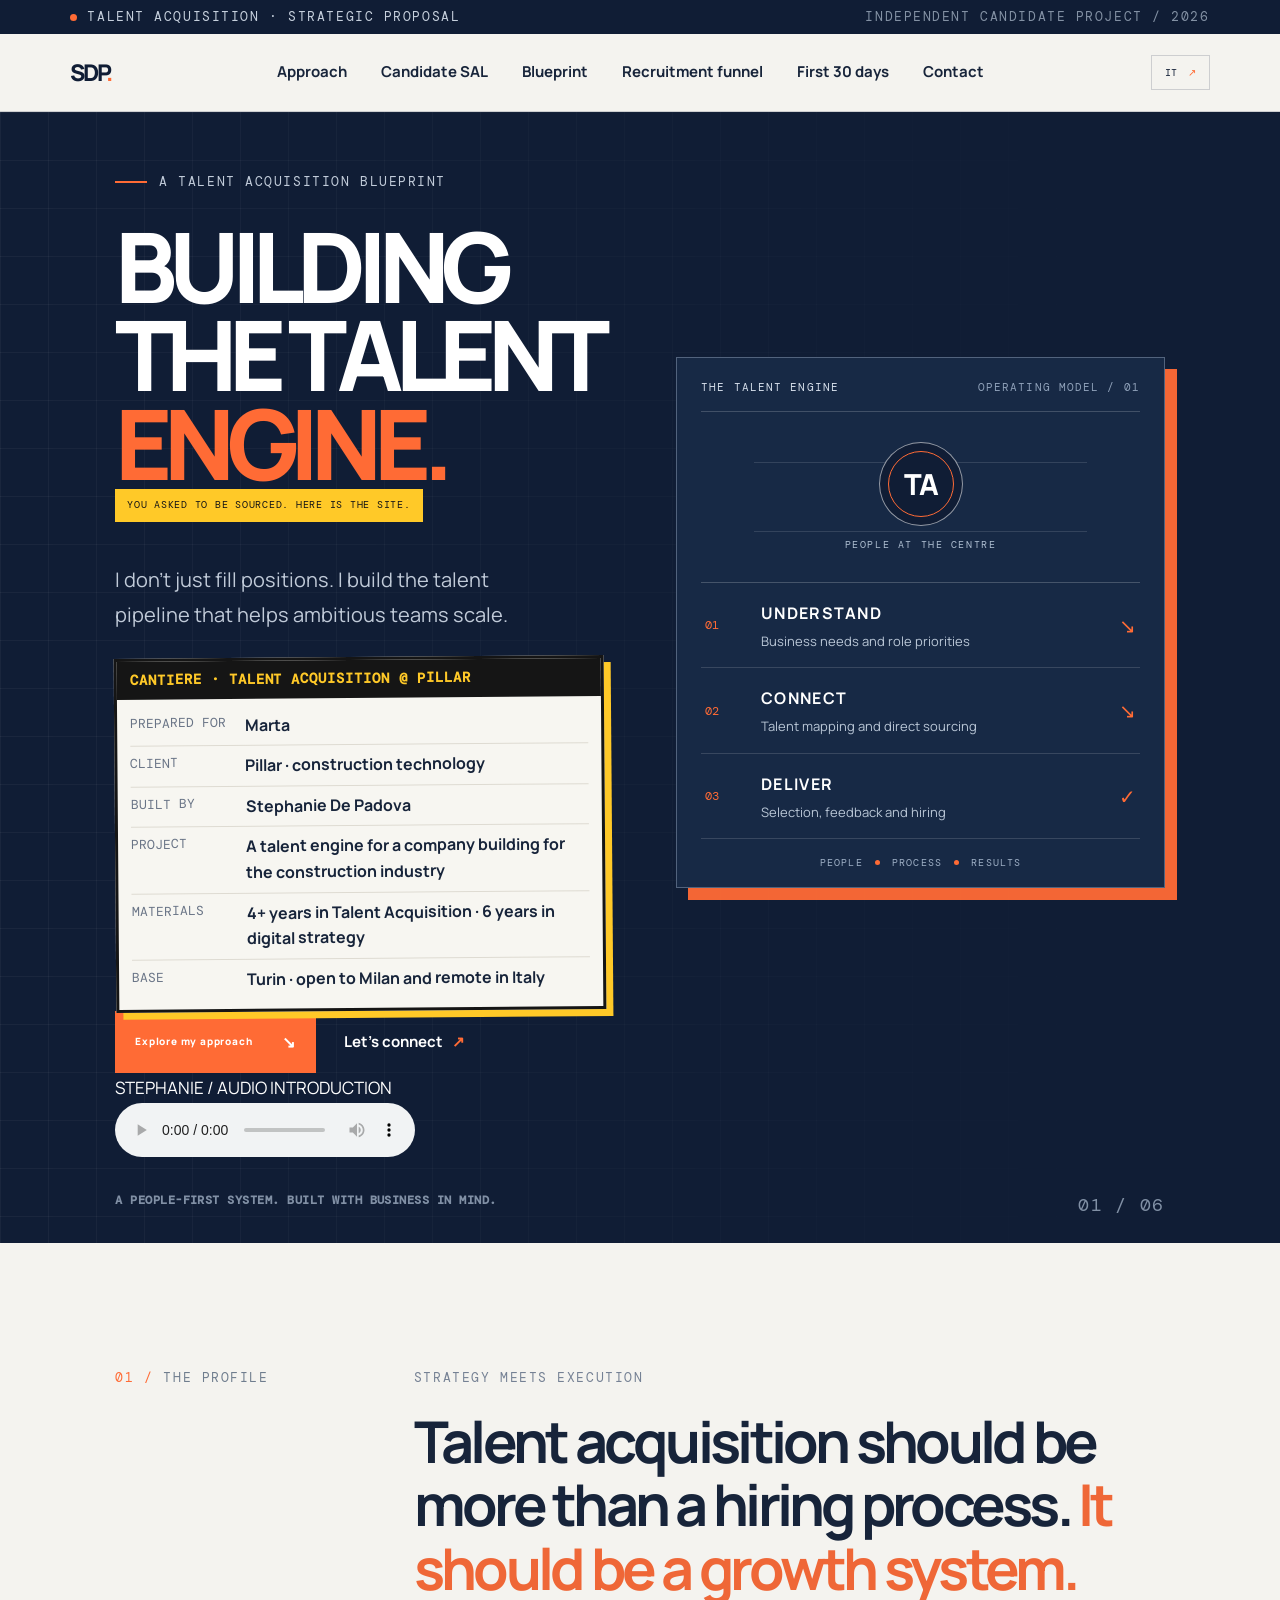
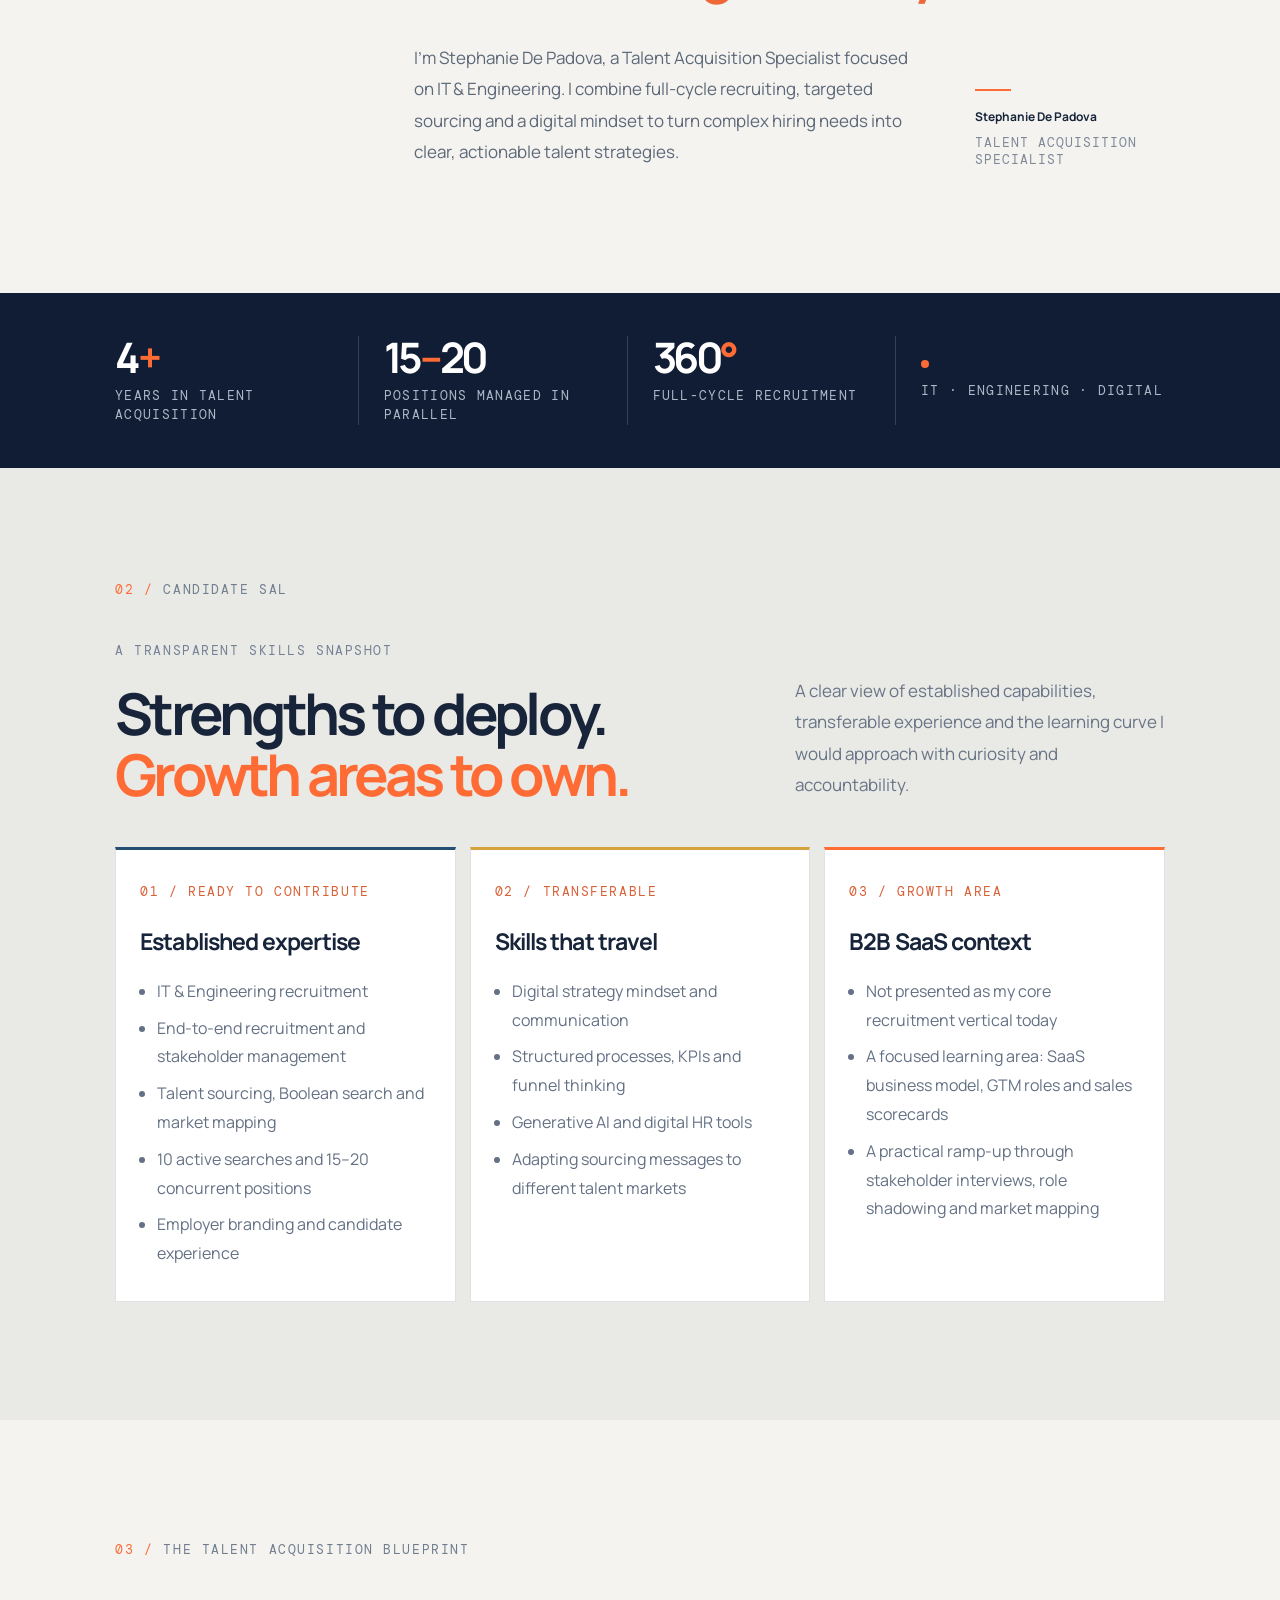
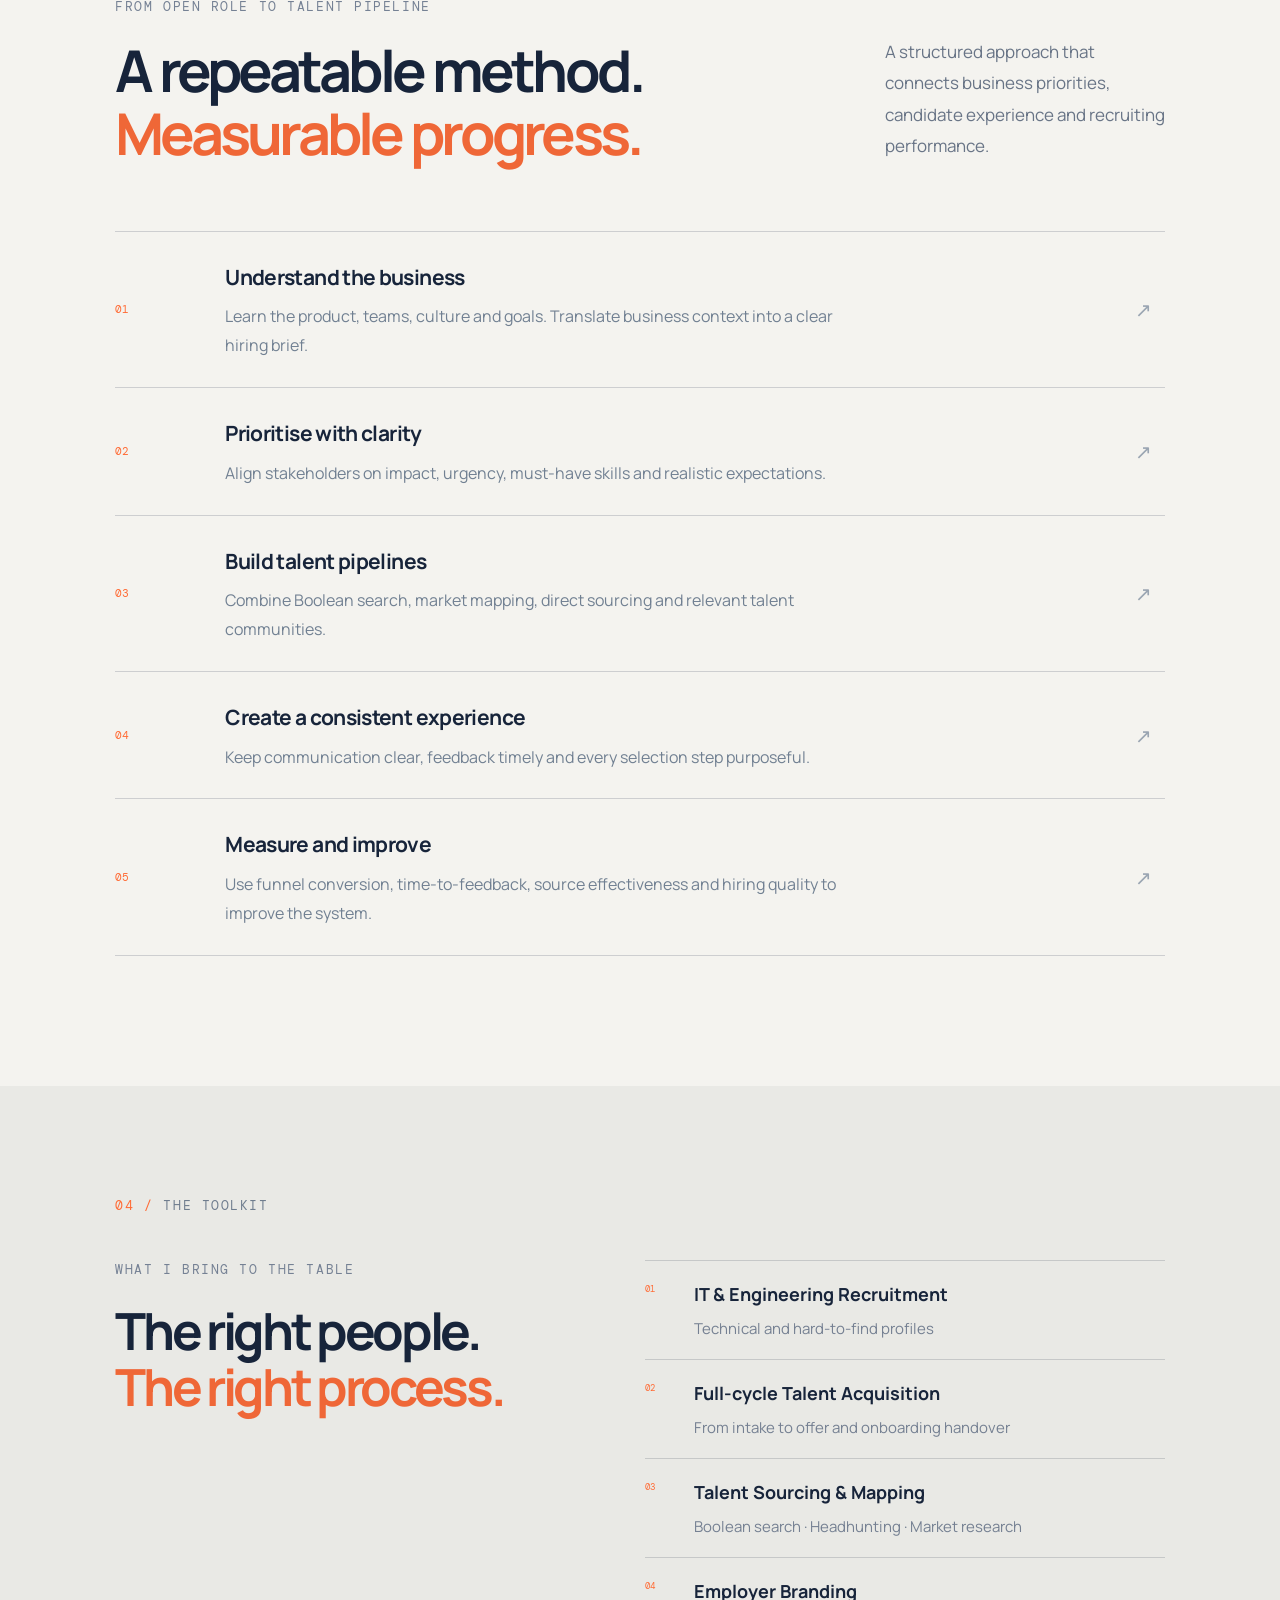
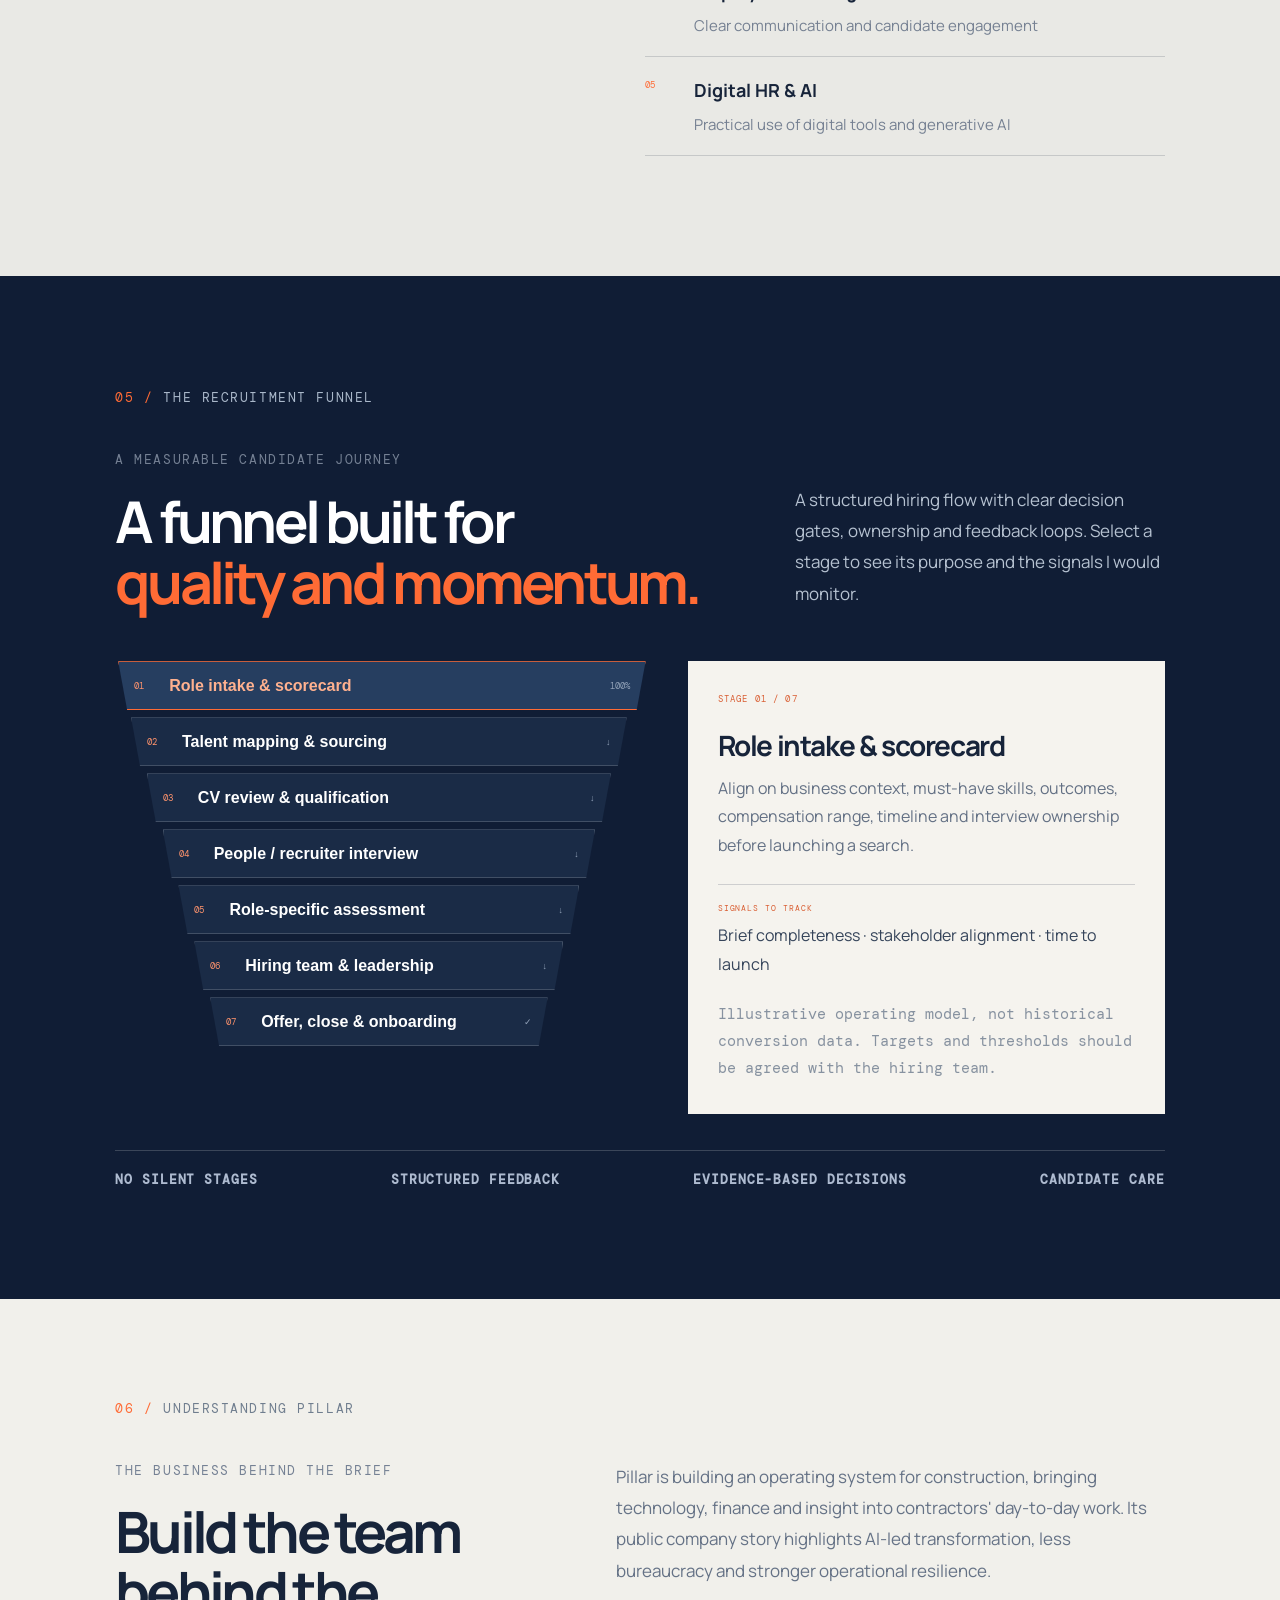
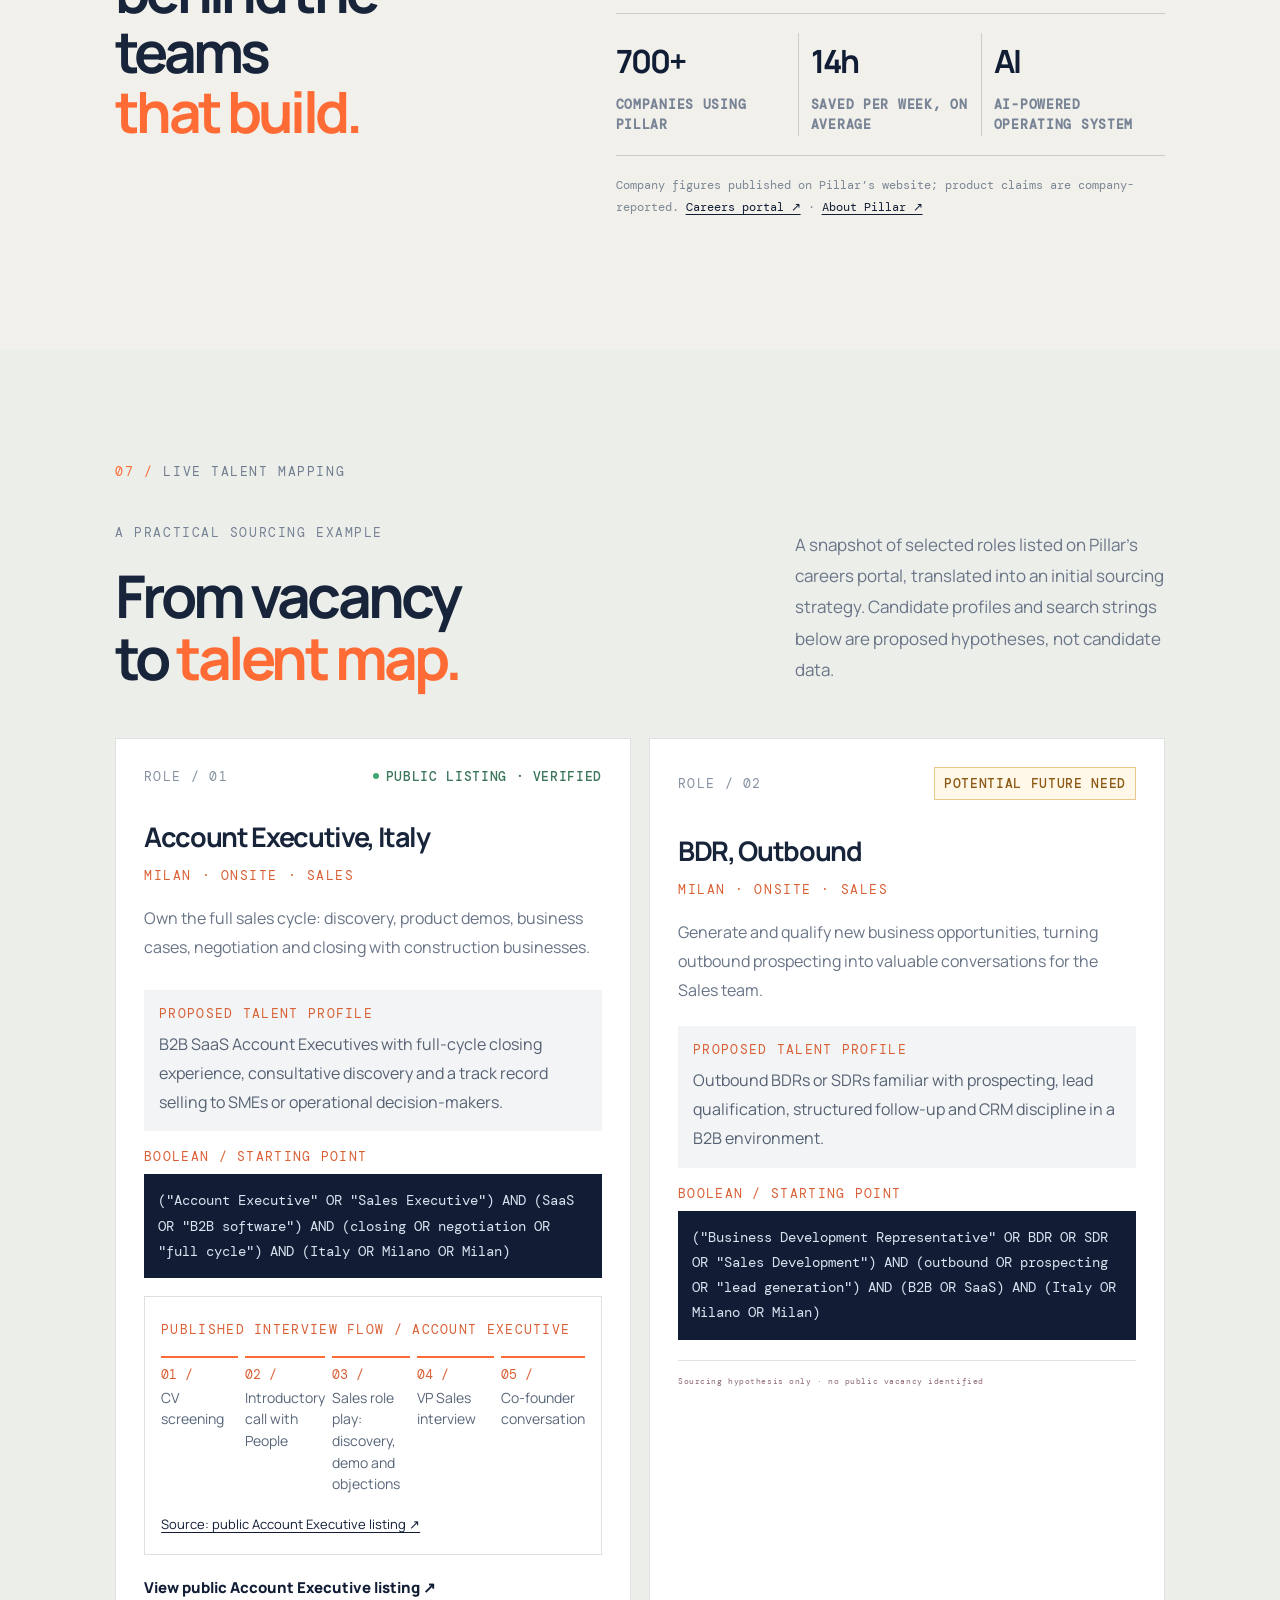
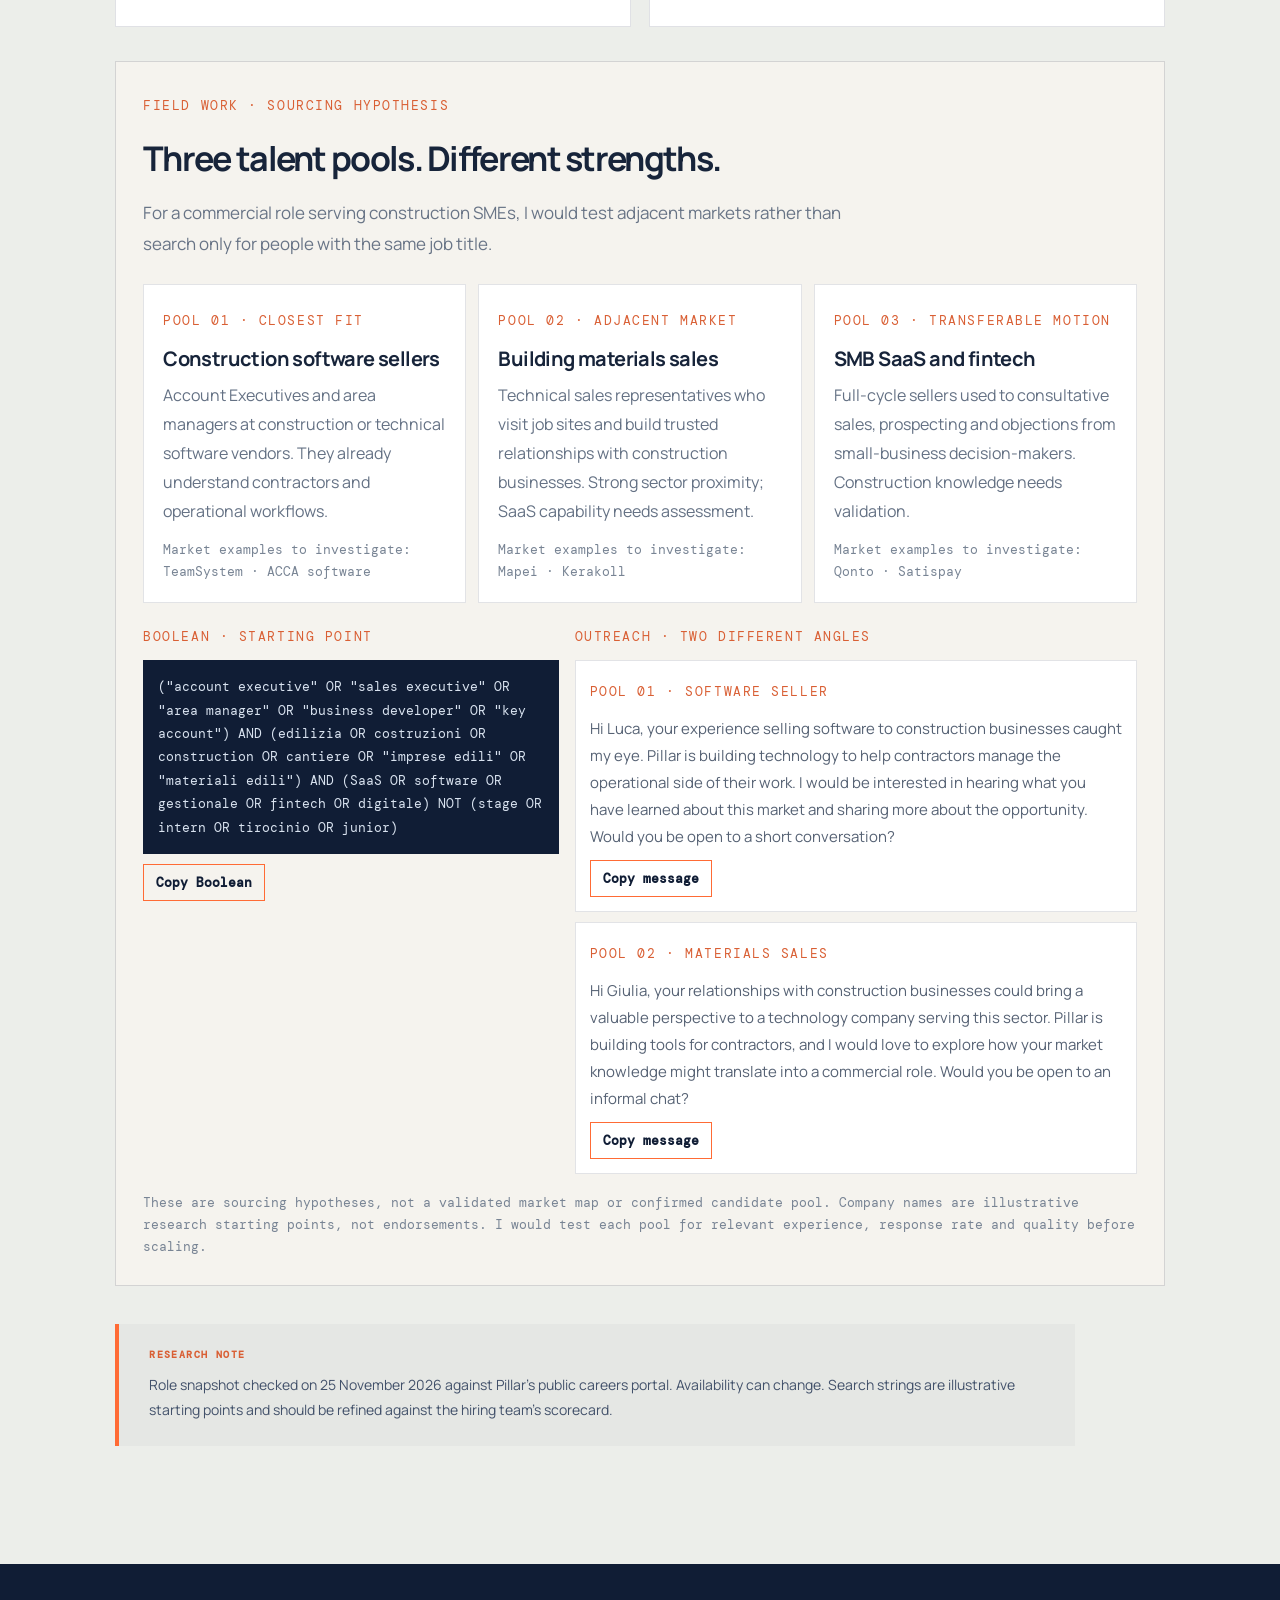
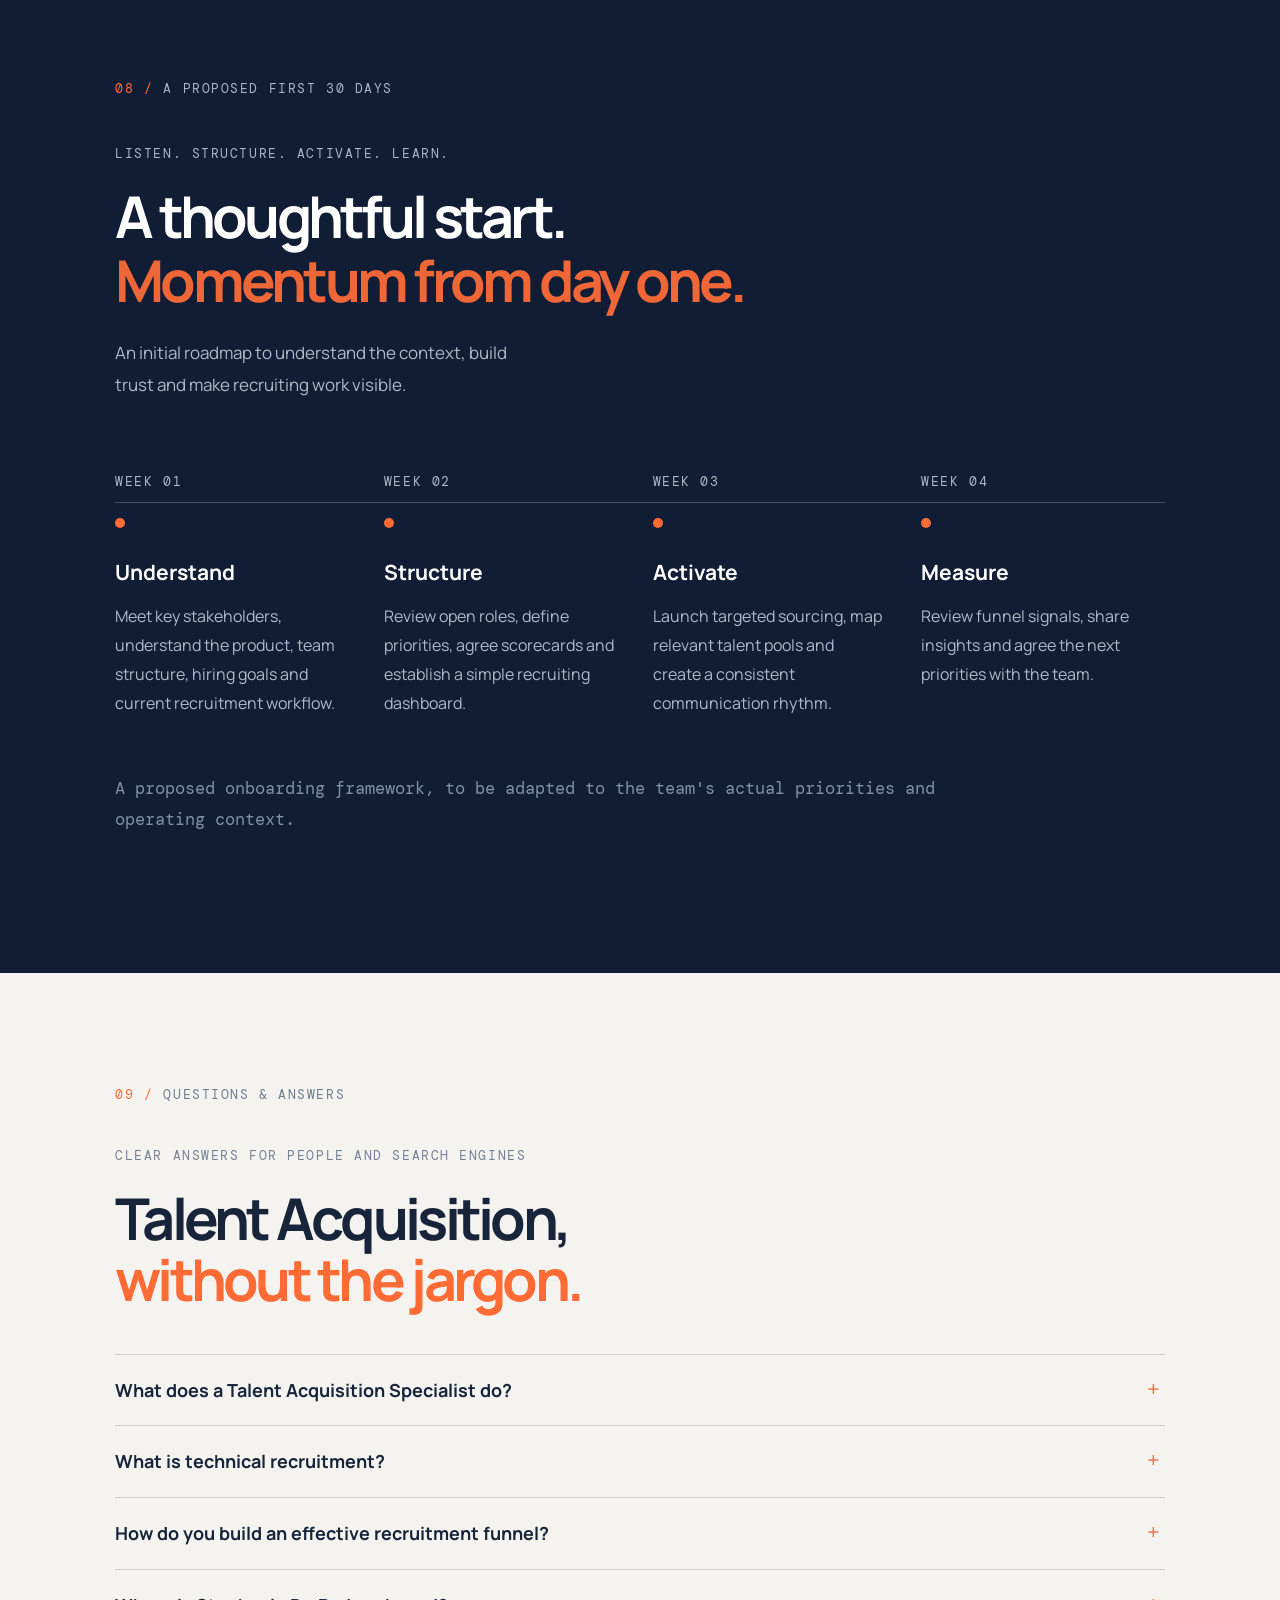
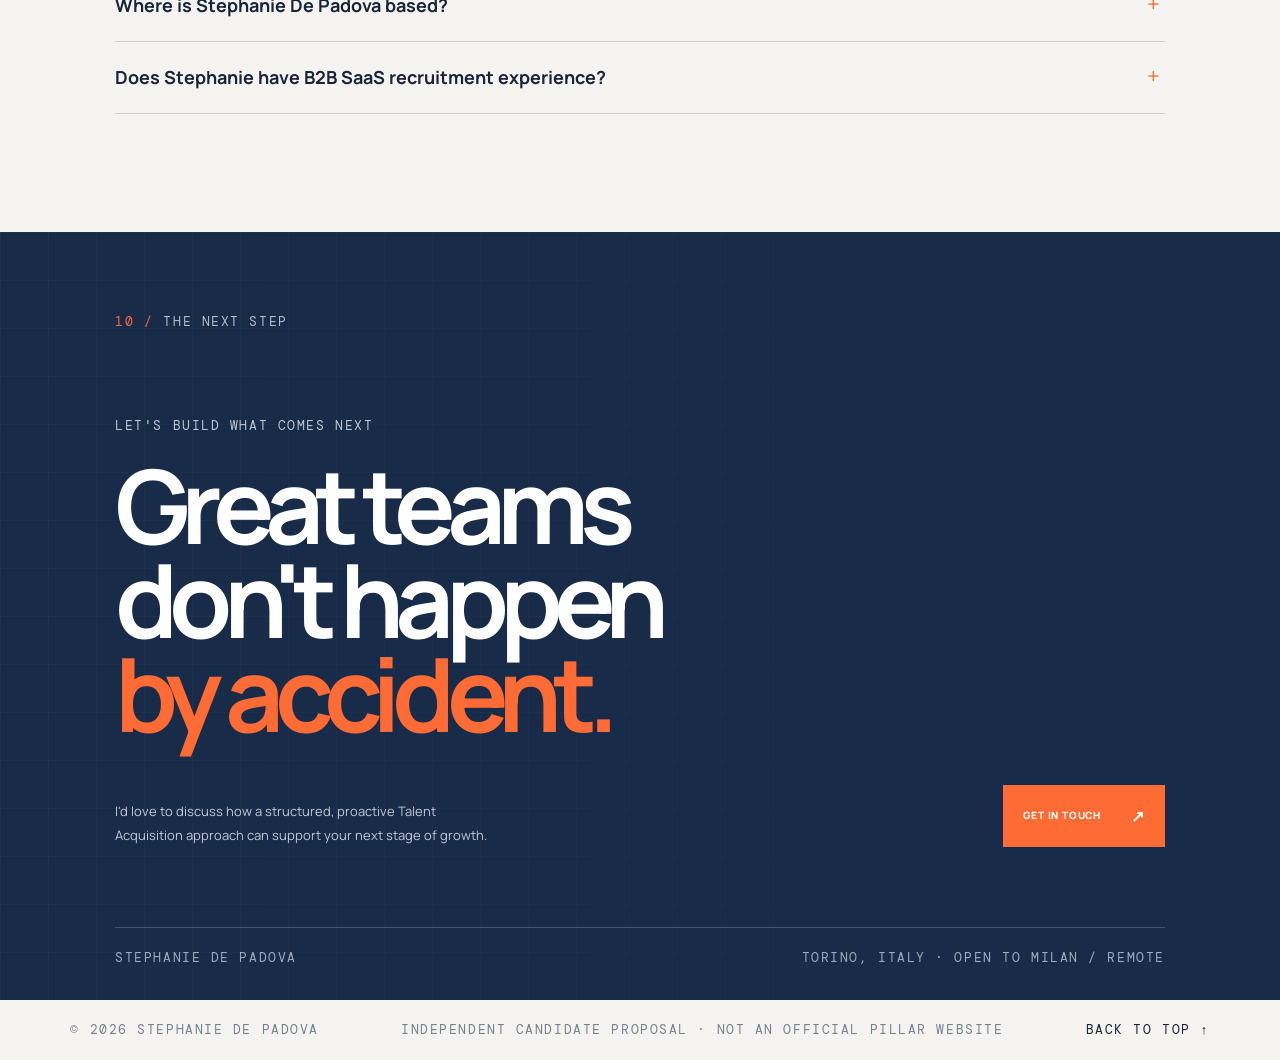
==== commit 9d37229a: "Add audio introduction player to English hero" ====
--- a/index.html
+++ b/index.html
@@ -6,7 +6,7 @@
 <meta name="description" content="Stephanie De Padova is a Talent Acquisition Specialist in Turin, Italy, focused on IT & Engineering recruitment, technical sourcing, talent mapping and scalable hiring processes.">
 <meta name="keywords" content="Talent Acquisition Specialist Italy, Technical Recruiter Turin, IT Recruitment, Engineering Recruitment, Talent Sourcing, Boolean Search, Talent Mapping, Employer Branding, Digital HR">
 <link rel="canonical" href="https://stephaniedepadova-dev.github.io/pillar/"><link rel="alternate" hreflang="en" href="https://stephaniedepadova-dev.github.io/pillar/"><link rel="alternate" hreflang="it" href="https://stephaniedepadova-dev.github.io/pillar/it/"><link rel="alternate" hreflang="x-default" href="https://stephaniedepadova-dev.github.io/pillar/">
-<meta property="og:locale" content="en_GB"><meta property="og:type" content="website"><meta property="og:site_name" content="Stephanie De Padova | Talent Acquisition"><meta property="og:title" content="Stephanie De Padova | Talent Acquisition for IT & Engineering"><meta property="og:description" content="Explore my approach to IT and Engineering recruitment: technical sourcing, talent mapping, full-cycle hiring and a practical 30-day plan."><meta property="og:image" content="https://stephaniedepadova-dev.github.io/pillar/og-image.png?v=2"><meta property="og:image:width" content="1200"><meta property="og:image:height" content="630"><meta property="og:image:alt" content="Building the Talent Engine | Stephanie De Padova"><meta property="og:url" content="https://stephaniedepadova-dev.github.io/pillar/"><meta name="twitter:card" content="summary_large_image"><meta name="twitter:image" content="https://stephaniedepadova-dev.github.io/pillar/og-image.png?v=2"><meta name="twitter:title" content="Stephanie De Padova | Talent Acquisition for IT &amp; Engineering"><meta name="twitter:description" content="IT and Engineering recruitment, technical sourcing, talent mapping and a practical hiring plan.">
+<meta property="og:locale" content="en_GB"><meta property="og:type" content="website"><meta property="og:site_name" content="Stephanie De Padova | Talent Acquisition"><meta property="og:title" content="Stephanie De Padova | Talent Acquisition for IT & Engineering"><meta property="og:description" content="Explore my approach to IT and Engineering recruitment: technical sourcing, talent mapping, full-cycle hiring and a practical 30-day plan."><meta name="image" property="og:image" content="https://stephaniedepadova-dev.github.io/pillar/og-image-original.png"><meta property="og:image:width" content="1200"><meta property="og:image:height" content="630"><meta property="og:image:alt" content="Building the Talent Engine | Stephanie De Padova"><meta property="og:url" content="https://stephaniedepadova-dev.github.io/pillar/"><meta name="twitter:card" content="summary_large_image"><meta name="twitter:image" content="https://stephaniedepadova-dev.github.io/pillar/og-image-original.png"><meta name="twitter:title" content="Stephanie De Padova | Talent Acquisition for IT &amp; Engineering"><meta name="twitter:description" content="IT and Engineering recruitment, technical sourcing, talent mapping and a practical hiring plan.">
 <title>Talent Acquisition & Technical Recruitment in Italy | Stephanie De Padova</title>
 <link rel="preconnect" href="https://fonts.googleapis.com"><link rel="preconnect" href="https://fonts.gstatic.com" crossorigin><link href="https://fonts.googleapis.com/css2?family=DM+Mono:wght@400;500&family=Manrope:wght@400;500;600;700;800&display=swap" rel="stylesheet"><link rel="icon" type="image/svg+xml" href="favicon.svg"><link rel="stylesheet" href="styles.css?v=20261125-talent-engine">
 <script type="application/ld+json">{"@context":"https://schema.org","@graph":[{"@type":"Person","@id":"https://stephaniedepadova-dev.github.io/pillar/#person","name":"Stephanie De Padova","jobTitle":"Talent Acquisition Specialist | Technical Recruiter","description":"Talent Acquisition Specialist focused on IT and Engineering recruitment, full-cycle hiring, technical sourcing, talent mapping, Boolean search, employer branding and Digital HR.","address":{"@type":"PostalAddress","addressLocality":"Turin","addressCountry":"IT"},"knowsAbout":["Talent Acquisition","Technical Recruitment","IT Recruitment","Engineering Recruitment","Talent Sourcing","Boolean Search","Talent Mapping","Employer Branding","Digital HR","Recruitment Analytics"]},{"@type":"WebSite","@id":"https://stephaniedepadova-dev.github.io/pillar/#website","url":"https://stephaniedepadova-dev.github.io/pillar/","name":"Building the Talent Engine | Stephanie De Padova","inLanguage":["en","it"],"publisher":{"@id":"https://stephaniedepadova-dev.github.io/pillar/#person"}},{"@type":"WebPage","@id":"https://stephaniedepadova-dev.github.io/pillar/#webpage","url":"https://stephaniedepadova-dev.github.io/pillar/","name":"Talent Acquisition & Technical Recruitment in Italy","description":"Independent Talent Acquisition proposal by Stephanie De Padova, based in Turin and open to opportunities in Milan and remote across Italy.","inLanguage":"en","about":{"@id":"https://stephaniedepadova-dev.github.io/pillar/#person"},"isPartOf":{"@id":"https://stephaniedepadova-dev.github.io/pillar/#website"}},{"@type":"FAQPage","@id":"https://stephaniedepadova-dev.github.io/pillar/#faq","mainEntity":[{"@type":"Question","name":"What does a Talent Acquisition Specialist do?","acceptedAnswer":{"@type":"Answer","text":"A Talent Acquisition Specialist manages the hiring process end to end: understanding hiring needs, defining role profiles, sourcing and screening candidates, coordinating interviews, supporting offers and measuring recruitment performance."}},{"@type":"Question","name":"What is technical recruitment?","acceptedAnswer":{"@type":"Answer","text":"Technical recruitment is the process of identifying and assessing candidates for specialised roles in software, IT, engineering, embedded systems and digital technologies."}},{"@type":"Question","name":"How do you build a recruitment funnel?","acceptedAnswer":{"@type":"Answer","text":"Start with role intake and a scorecard, map the talent market, activate sourcing channels, qualify candidates, coordinate structured interviews, manage offers and review conversion and time-to-feedback at every stage."}},{"@type":"Question","name":"Where is Stephanie De Padova based?","acceptedAnswer":{"@type":"Answer","text":"Stephanie De Padova is based in Turin, Italy, and is open to opportunities in Turin, Milan and remote roles across Italy."}},{"@type":"Question","name":"Does Stephanie have B2B SaaS experience?","acceptedAnswer":{"@type":"Answer","text":"Her established recruitment experience is in IT and Engineering. B2B SaaS is a transferable growth area: she brings full-cycle recruiting, sourcing, stakeholder management and digital strategy skills, while being transparent about the sector-specific learning curve."}}]}</script>
@@ -53,6 +53,13 @@
           <div class="engine-board-foot"><span>PEOPLE</span><i></i><span>PROCESS</span><i></i><span>RESULTS</span></div>
         </div>
       </div>
+        <div class="voice-player">
+          <div class="voice-player-label"><span class="voice-player-dot"></span><span>STEPHANIE / AUDIO INTRODUCTION</span></div>
+          <audio controls preload="metadata" aria-label="Listen to Stephanie's introduction">
+            <source src="assets/Stephanie_for_Pillar.m4a" type="audio/mp4">
+            Your browser does not support audio playback.
+          </audio>
+        </div>
       <div class="hero-bottom"><span data-i18n="heroBottom">A PEOPLE-FIRST SYSTEM. BUILT WITH BUSINESS IN MIND.</span><span>01 / 06</span></div>
     </section>
 
--- a/styles.css
+++ b/styles.css
@@ -245,3 +245,135 @@
  .engine-step small{font-size:12px}
  .engine-board-foot{gap:8px;font-size:8px}
 }
+
+
+/* Hero bottom statement: enlarged hierarchy on desktop and mobile */
+.hero .hero-bottom{font-size:16px;letter-spacing:.08em;line-height:1.5;}
+.hero .hero-bottom span:first-child{font-weight:700;}
+@media(max-width:800px){.hero .hero-bottom{font-size:13px;letter-spacing:.06em;}}
+@media(max-width:520px){.hero .hero-bottom{font-size:11px;letter-spacing:.035em;gap:8px;}.hero .hero-bottom span:first-child{max-width:calc(100% - 48px);}}
+
+
+/* Larger hero closing statement on every screen size */
+.hero .hero-bottom{font-size:16px;letter-spacing:.09em;line-height:1.5;}
+.hero .hero-bottom span:first-child{font-weight:700;}
+@media(max-width:800px){.hero .hero-bottom{font-size:14px;letter-spacing:.065em;}}
+@media(max-width:520px){.hero .hero-bottom{font-size:12px;letter-spacing:.035em;gap:10px;}.hero .hero-bottom span:first-child{max-width:calc(100% - 46px);}}
+
+
+/* Enlarge the four hero principles across desktop and mobile */
+.hero .hero-proof{gap:12px;}
+.hero .hero-proof strong{font-size:28px;line-height:1.2;}
+@media(max-width:800px){.hero .hero-proof strong{font-size:25px;}}
+@media(max-width:520px){.hero .hero-proof{gap:9px;}.hero .hero-proof strong{font-size:22px;line-height:1.25;}}
+
+
+/* Improve readability of Pillar company figures and source note on all devices */
+.company-stats span{font-size:11px;line-height:1.55;letter-spacing:.07em;font-weight:600;}
+.company-copy .company-source{font-size:10px;line-height:1.8;}
+@media(max-width:700px){.company-stats span{font-size:10px;line-height:1.5;letter-spacing:.045em;}.company-copy .company-source{font-size:9px;line-height:1.75;}}
+@media(max-width:420px){.company-stats span{font-size:9px;letter-spacing:.025em;}}
+
+
+/* Present the role snapshot caveat as a deliberate research note, not a loose footer line */
+.live-mapping .mapping-footnote{position:relative;margin:34px 0 0;padding:18px 22px 18px 25px;max-width:900px;background:#e9e9e5;border-left:3px solid var(--orange);font:10px/1.85 var(--mono);letter-spacing:.025em;color:#536174;}
+.live-mapping .mapping-footnote:before{content:"RESEARCH NOTE";display:block;margin-bottom:7px;color:#d95f34;font:700 8px/1.4 var(--mono);letter-spacing:.14em;}
+@media(max-width:800px){.live-mapping .mapping-footnote{margin-top:28px;padding:16px 17px 16px 19px;font-size:10px;line-height:1.8;}}
+@media(max-width:520px){.live-mapping .mapping-footnote{margin-top:24px;padding:14px 14px 14px 16px;font-size:9px;line-height:1.8;}}
+
+
+/* Stronger, genuinely larger role snapshot note */
+.live-mapping .mapping-footnote{margin:38px 0 0;padding:24px 28px 24px 30px;max-width:960px;font:14px/1.8 var(--sans);letter-spacing:0;color:#42516a;background:#e5e7e4;border-left:4px solid var(--orange);}
+.live-mapping .mapping-footnote:before{content:"RESEARCH NOTE";display:block;margin-bottom:10px;color:#d95f34;font:700 10px/1.4 var(--mono);letter-spacing:.14em;}
+@media(max-width:800px){.live-mapping .mapping-footnote{margin-top:32px;padding:21px 22px 21px 24px;font-size:13px;line-height:1.8;}}
+@media(max-width:520px){.live-mapping .mapping-footnote{margin-top:28px;padding:19px 17px 19px 19px;font-size:12px;line-height:1.8;}.live-mapping .mapping-footnote:before{font-size:9px;margin-bottom:8px;}}
+
+
+/* FINAL TYPE SCALE — requested statements, principles and company proof points */
+/* Funnel disclaimer */
+.funnel-section .detail-note{font-size:15px!important;line-height:1.8!important;letter-spacing:0!important;}
+/* Four operating principles */
+.funnel-section .funnel-principles span{font-size:13px!important;line-height:1.5!important;letter-spacing:.07em!important;font-weight:700!important;}
+/* Hero people-first statement */
+.hero .hero-bottom{font-size:18px!important;line-height:1.5!important;letter-spacing:.075em!important;}
+.hero .hero-bottom span:first-child{font-weight:700!important;}
+/* Pillar stats labels and source / links */
+.company-context .company-stats span{font-size:13px!important;line-height:1.55!important;letter-spacing:.055em!important;font-weight:700!important;}
+.company-context .company-source{font-size:12px!important;line-height:1.85!important;}
+.company-context .company-source a{font-size:inherit!important;}
+@media(max-width:800px){
+ .funnel-section .detail-note{font-size:14px!important;}
+ .funnel-section .funnel-principles span{font-size:12px!important;}
+ .hero .hero-bottom{font-size:15px!important;letter-spacing:.045em!important;}
+ .company-context .company-stats span{font-size:11px!important;letter-spacing:.035em!important;}
+ .company-context .company-source{font-size:11px!important;}
+}
+@media(max-width:520px){
+ .funnel-section .detail-note{font-size:13px!important;line-height:1.75!important;}
+ .funnel-section .funnel-principles span{font-size:11px!important;line-height:1.5!important;}
+ .hero .hero-bottom{font-size:13px!important;letter-spacing:.025em!important;gap:8px;}
+ .hero .hero-bottom span:first-child{max-width:calc(100% - 48px);}
+ .company-context .company-stats span{font-size:10px!important;line-height:1.5!important;letter-spacing:.02em!important;}
+ .company-context .company-source{font-size:10px!important;line-height:1.75!important;}
+}
+
+
+/* Roadmap note: readable supporting text on desktop and mobile */
+.roadmap-note{
+  font-size:15px!important;
+  line-height:1.8!important;
+  letter-spacing:0!important;
+  max-width:760px;
+}
+@media(max-width:800px){
+  .roadmap-note{font-size:14px!important;line-height:1.75!important;}
+}
+@media(max-width:520px){
+  .roadmap-note{font-size:13px!important;line-height:1.7!important;}
+}
+
+
+/* Mobile-only line breaks for the hero proposal label and closing signature */
+@media(max-width:520px){
+  .hero .hero-hook{
+    display:block!important;
+    width:220px!important;
+    max-width:100%!important;
+    white-space:normal!important;
+    line-height:1.6!important;
+  }
+  .closing-foot span:first-child{
+    display:block!important;
+    flex:0 0 100px!important;
+    width:100px!important;
+    max-width:100px!important;
+    white-space:normal!important;
+    overflow-wrap:normal!important;
+    line-height:1.55!important;
+  }
+}
+
+
+/* Final typography adjustments requested */
+.hero .hero-bottom span:first-child{
+  font-size:12px!important;
+  line-height:1.45!important;
+  letter-spacing:.04em!important;
+}
+@media(max-width:800px){
+  .hero .hero-bottom span:first-child{font-size:10px!important;letter-spacing:.03em!important;}
+}
+@media(max-width:520px){
+  .hero .hero-bottom span:first-child{font-size:9px!important;letter-spacing:.02em!important;}
+}
+.roadmap-note{
+  font-size:17px!important;
+  line-height:1.85!important;
+  max-width:820px;
+}
+@media(max-width:800px){
+  .roadmap-note{font-size:16px!important;line-height:1.8!important;}
+}
+@media(max-width:520px){
+  .roadmap-note{font-size:15px!important;line-height:1.75!important;}
+}
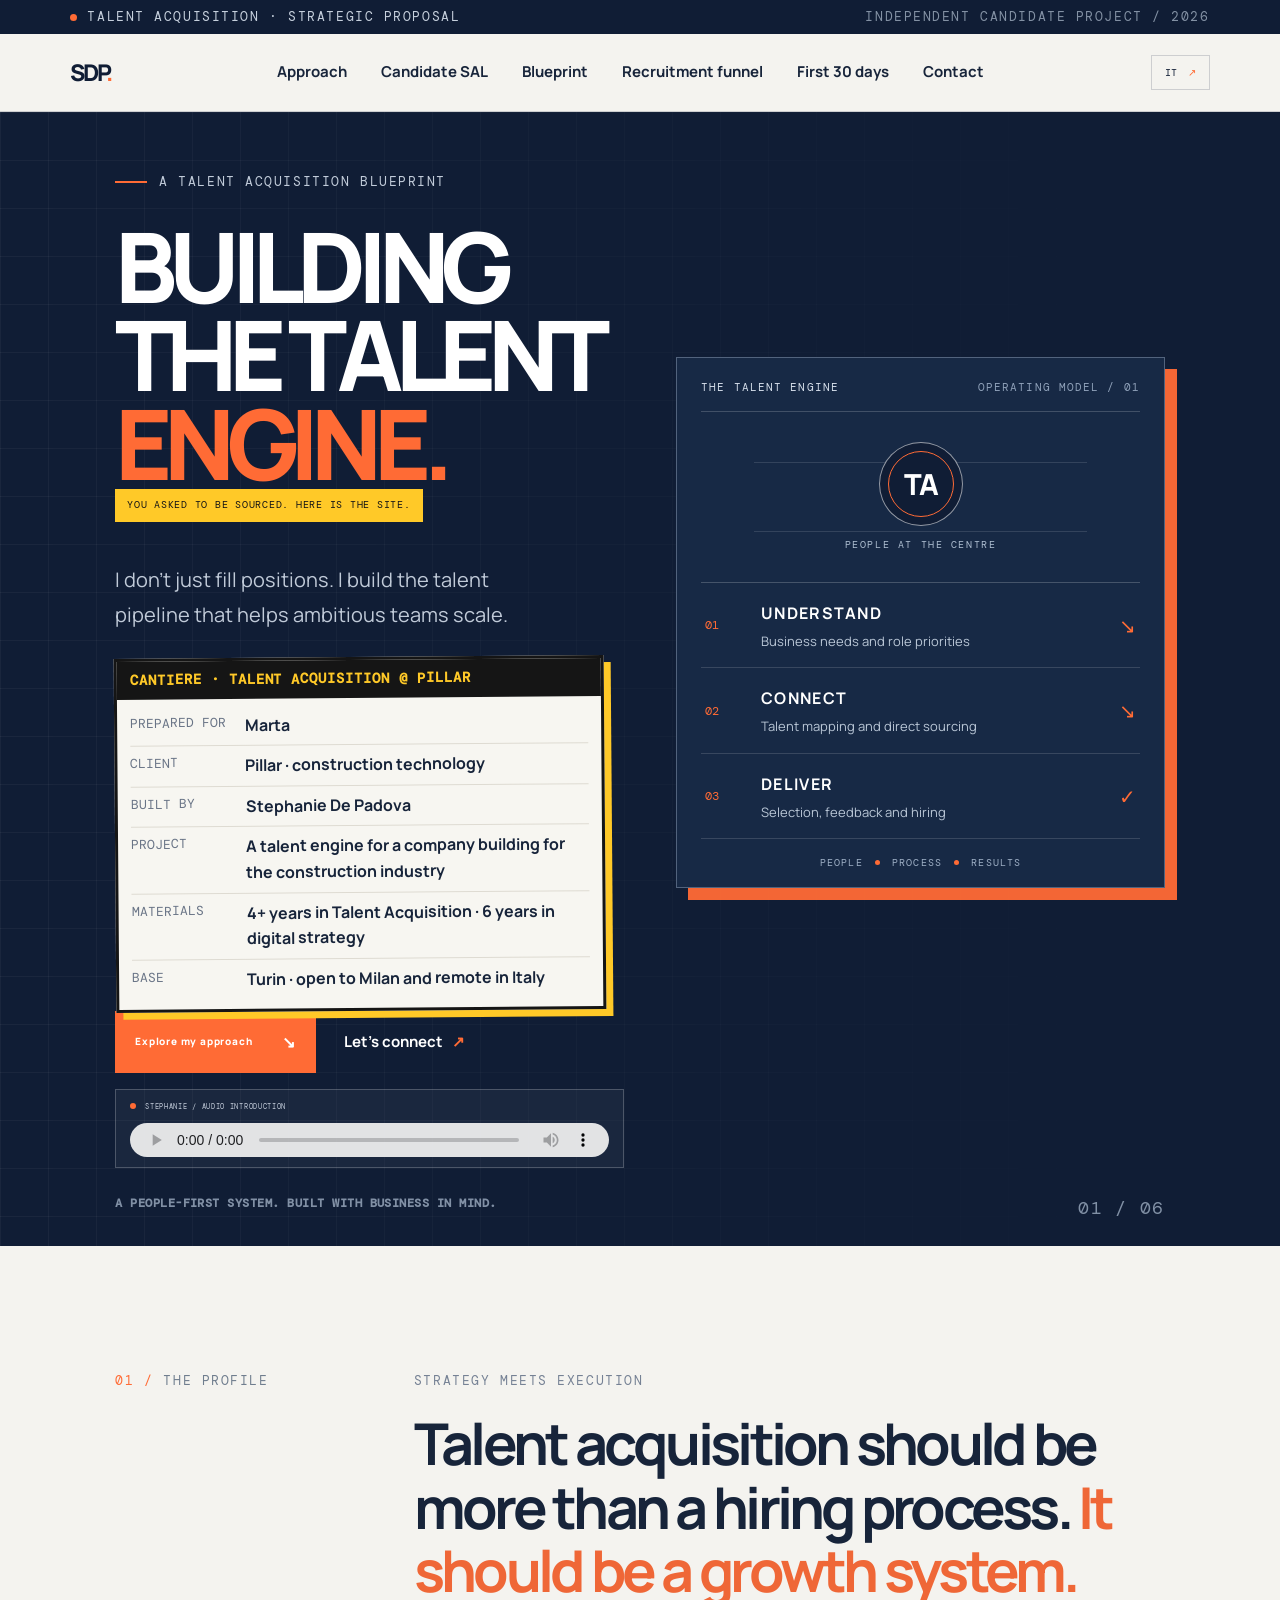
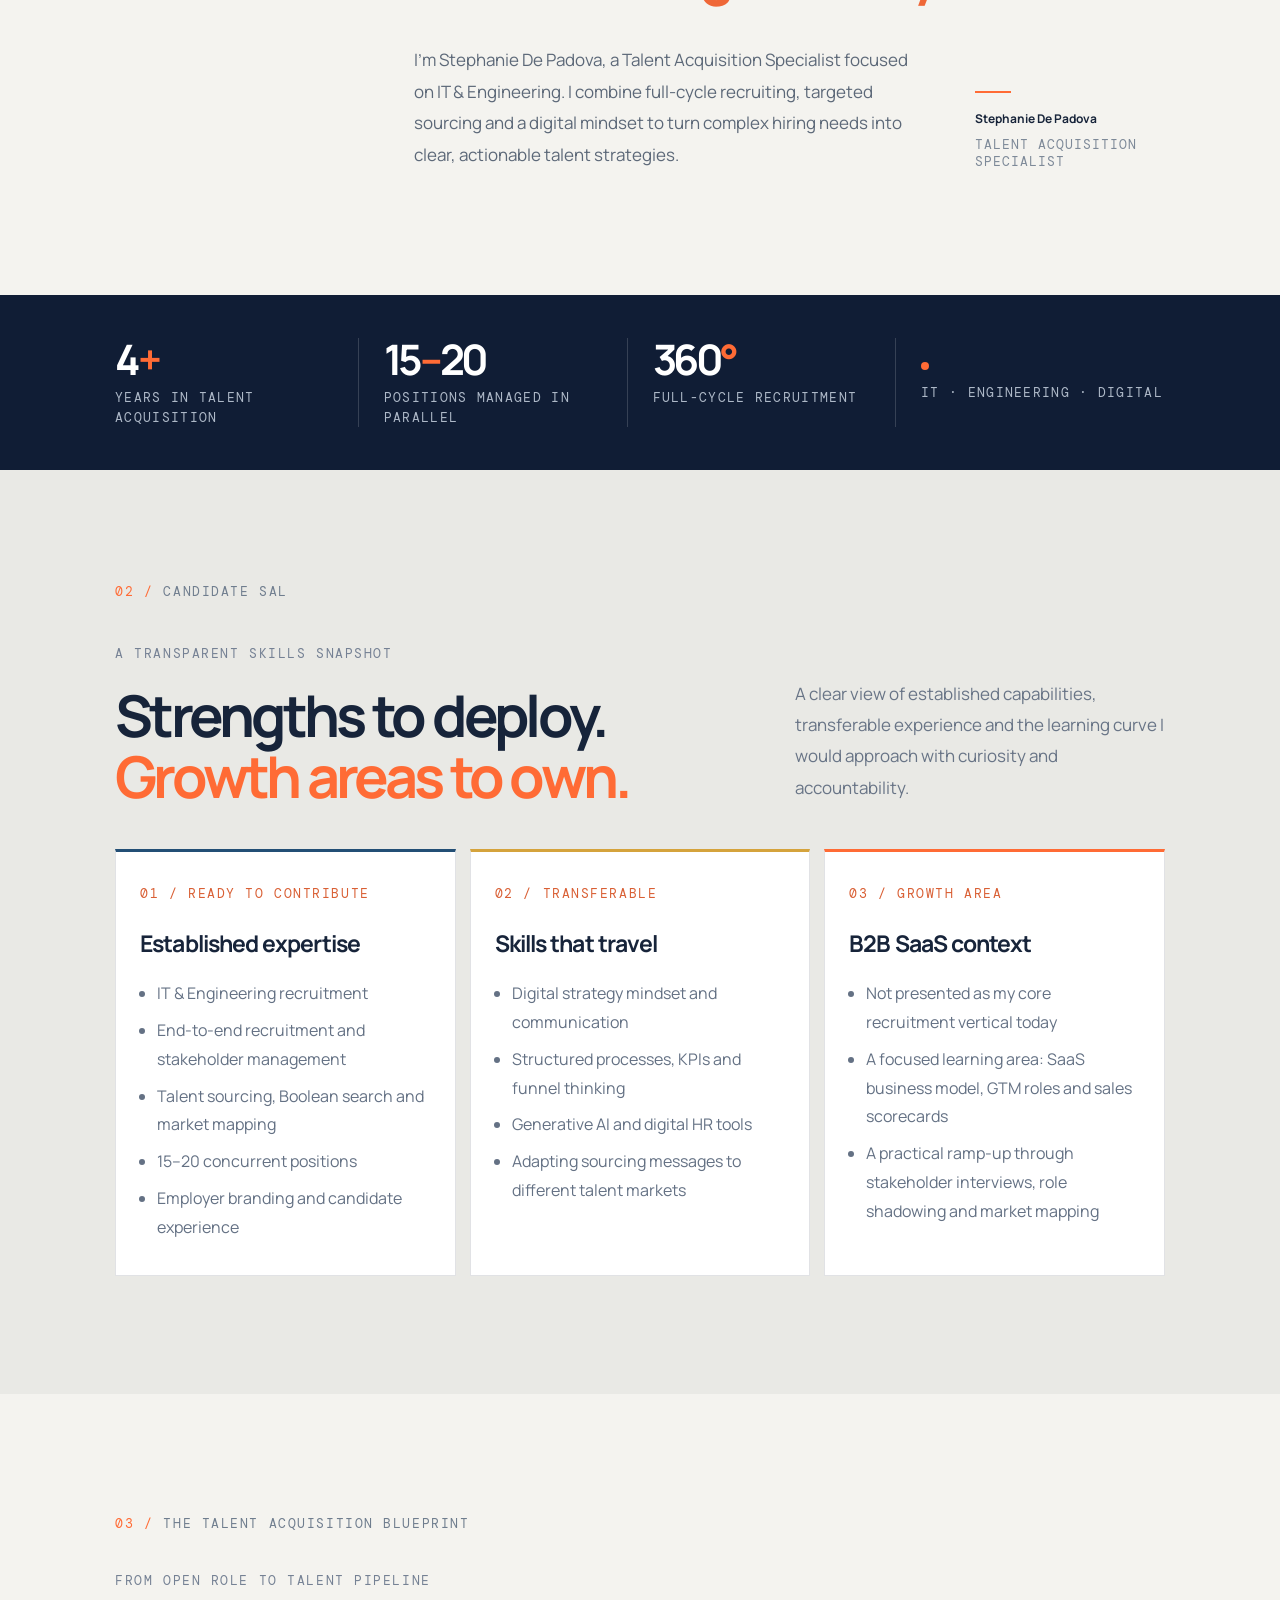
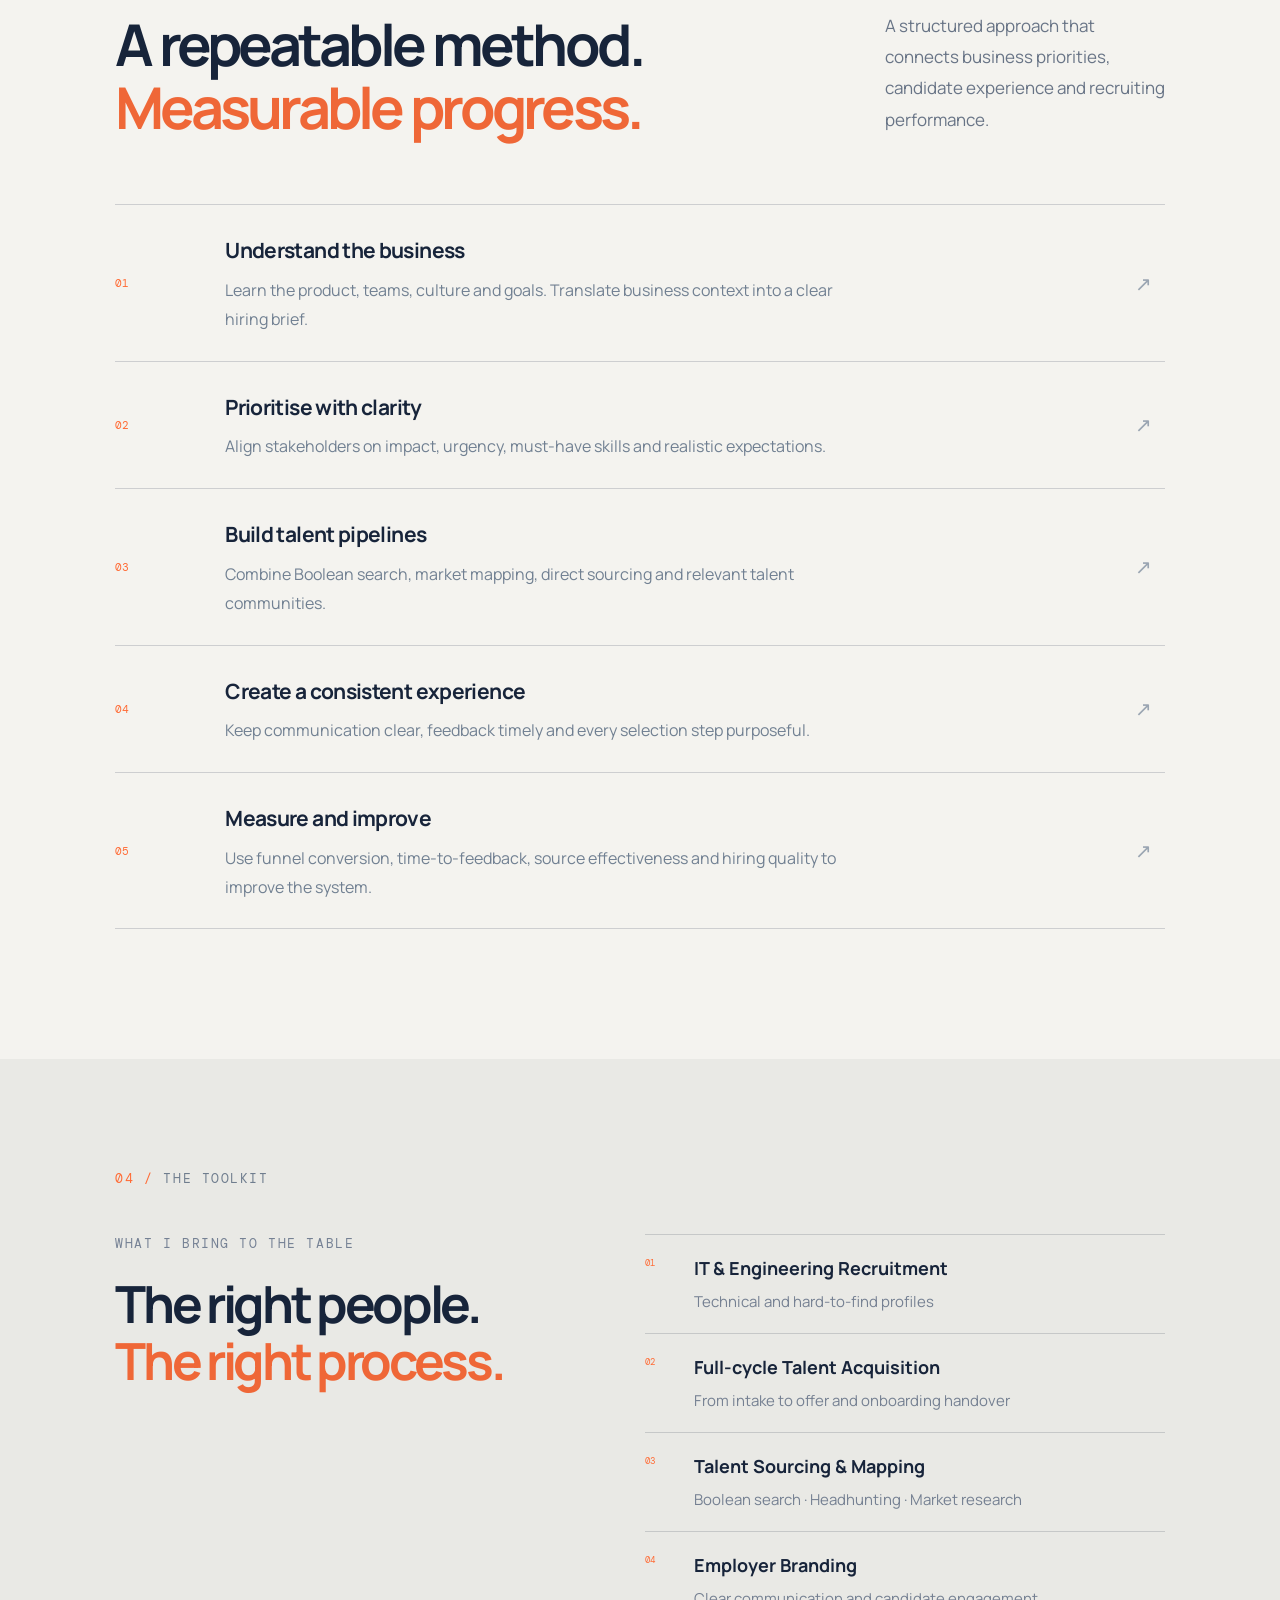
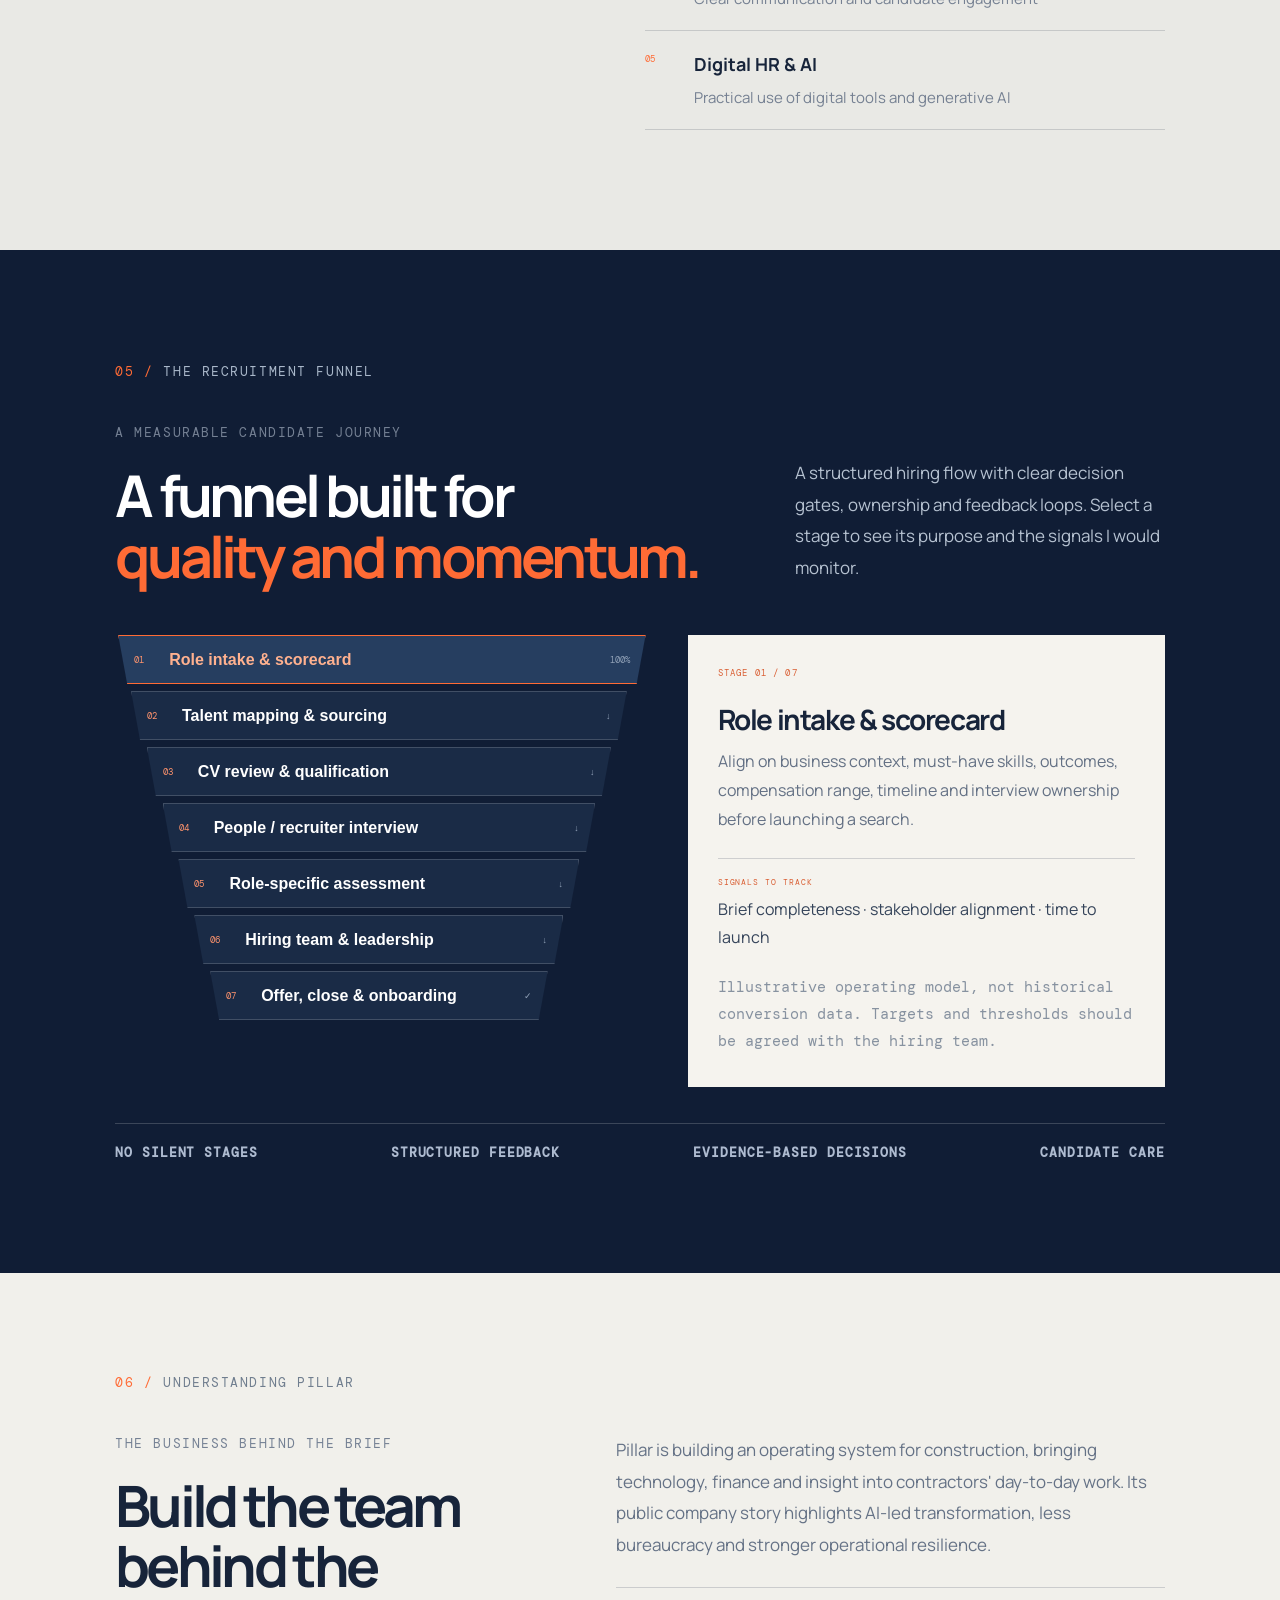
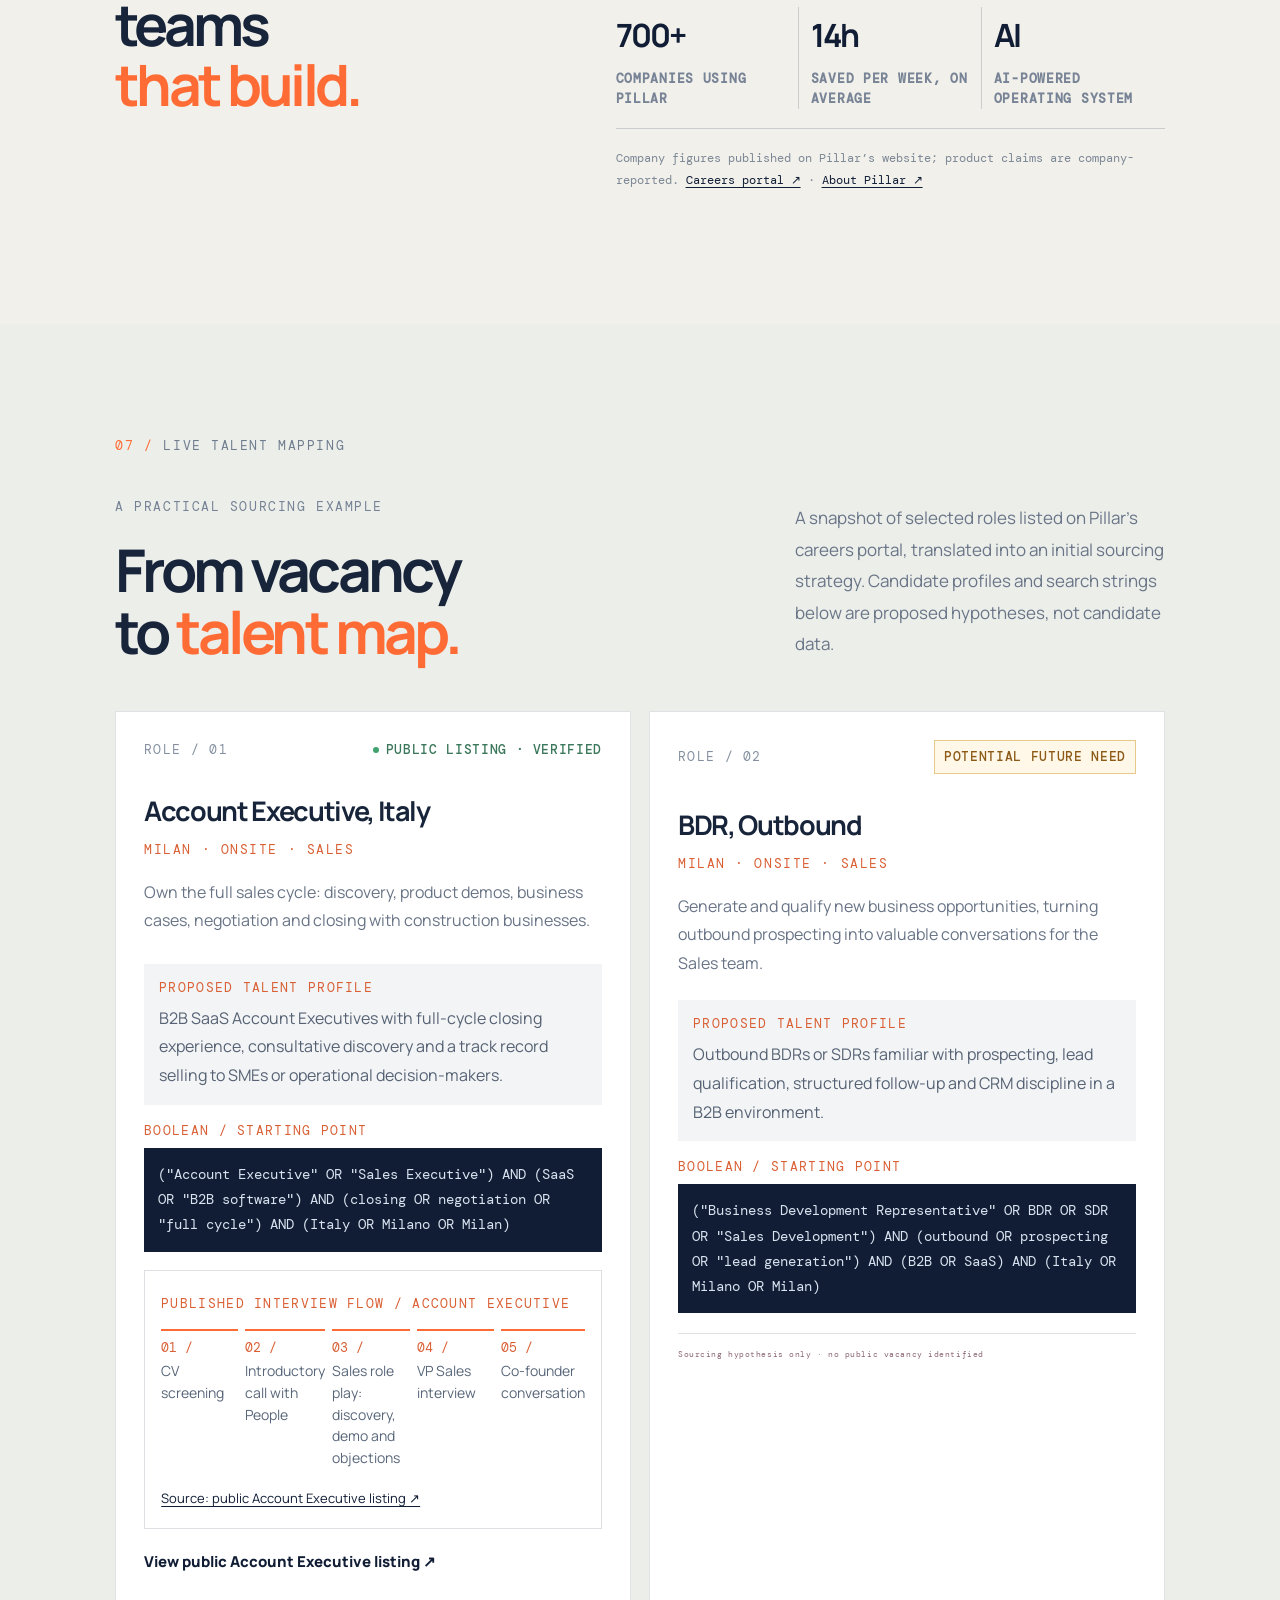
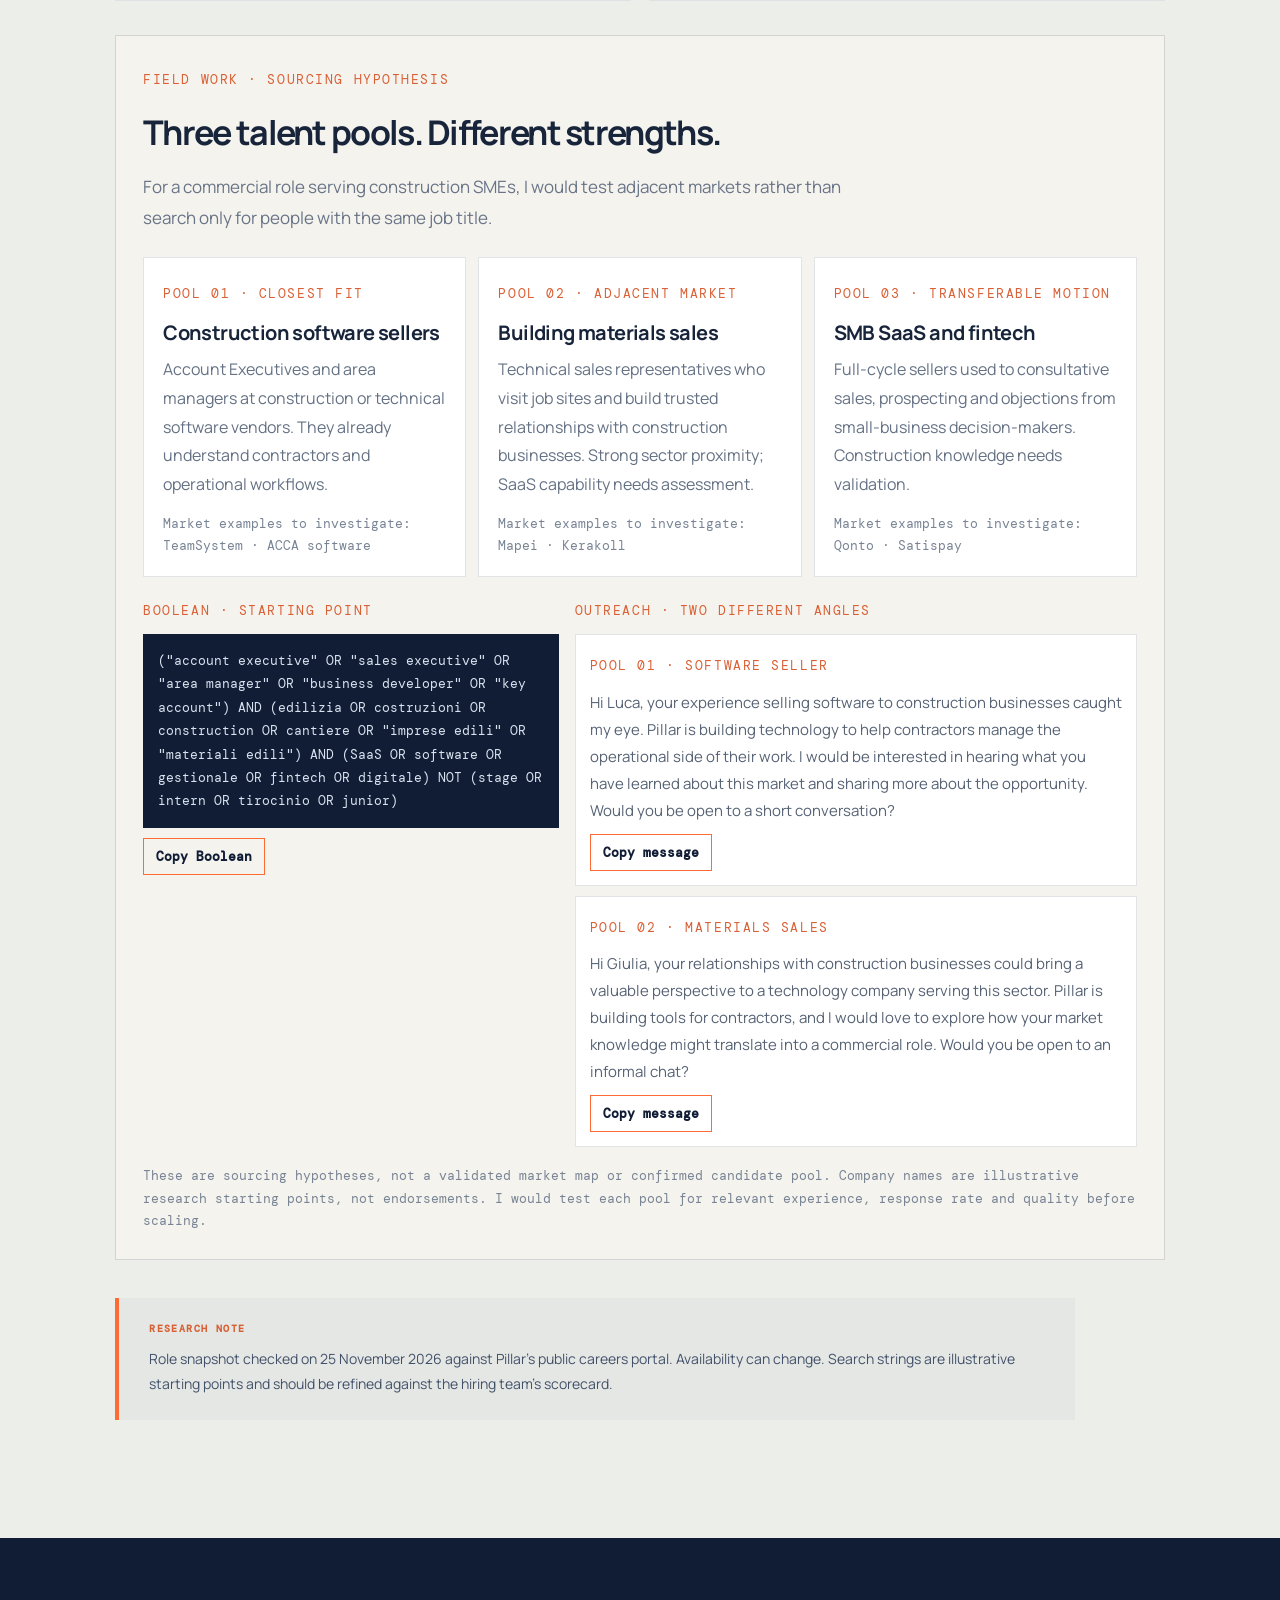
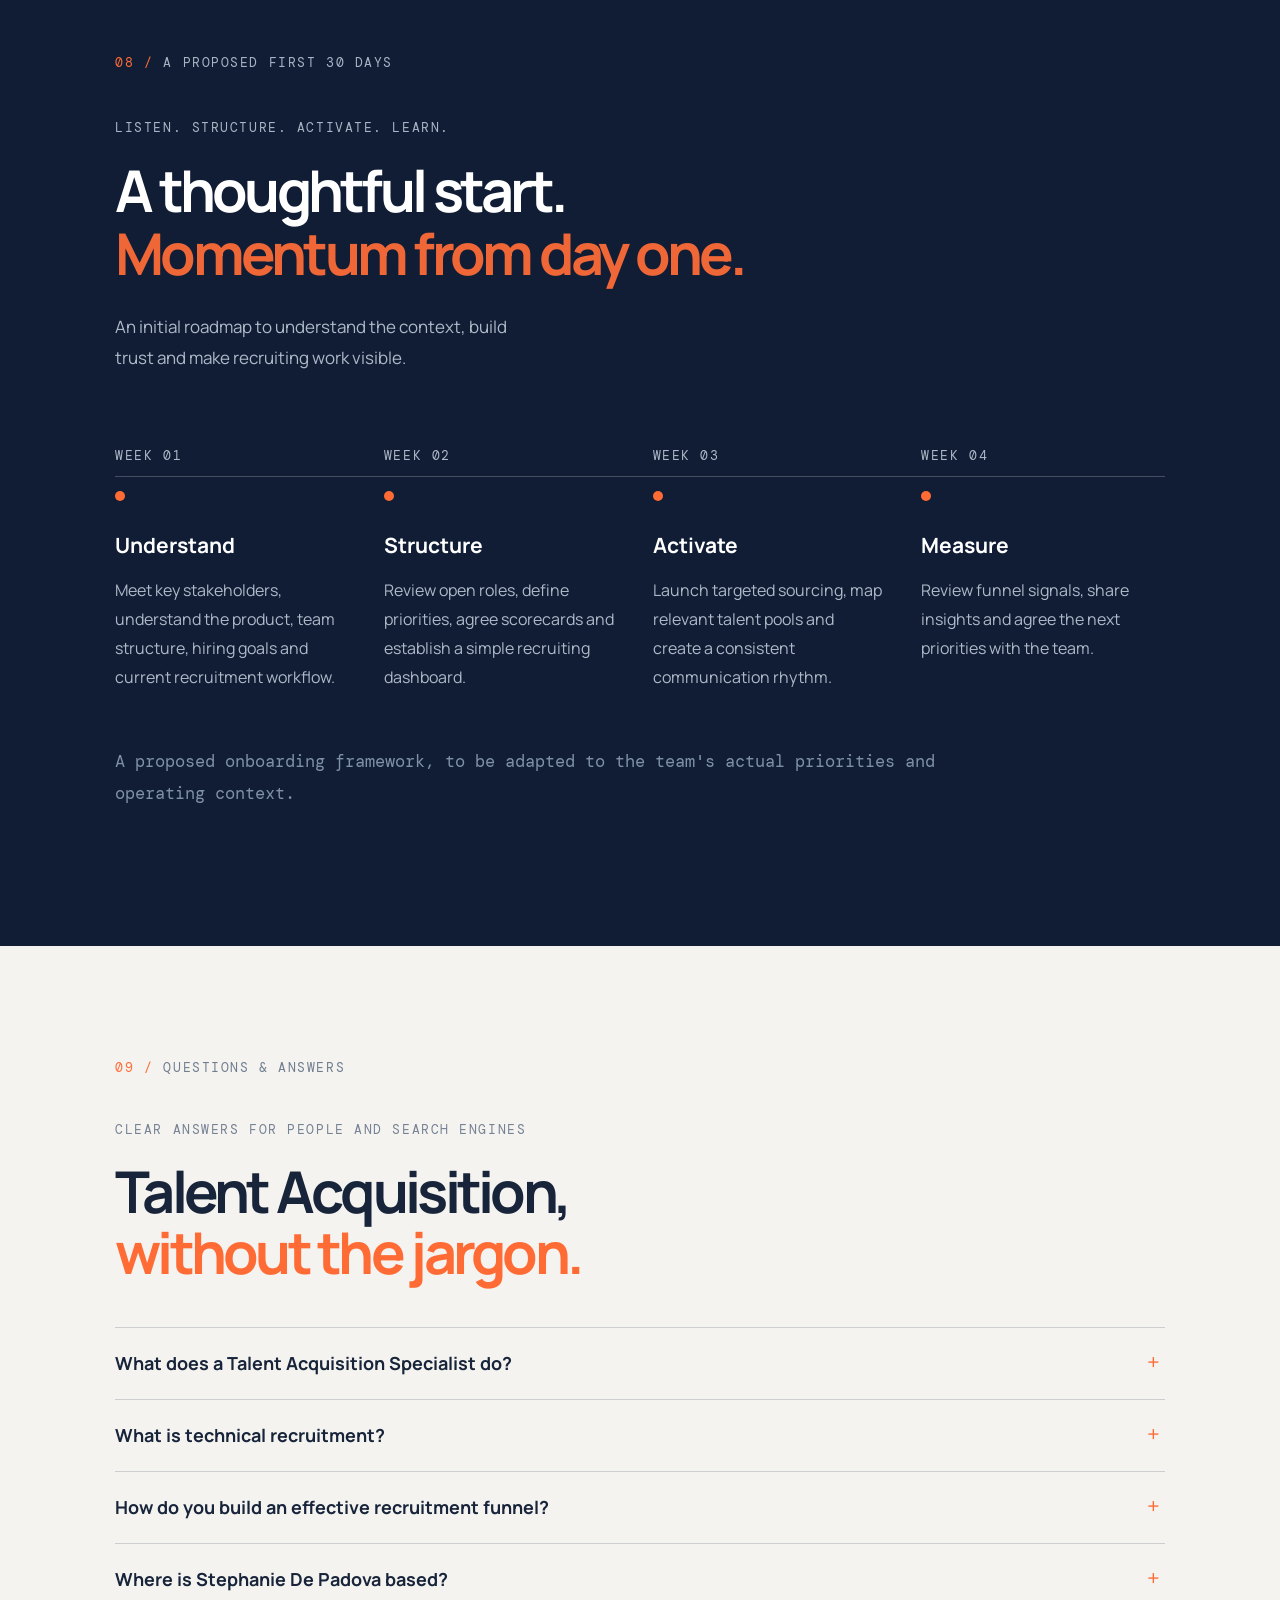
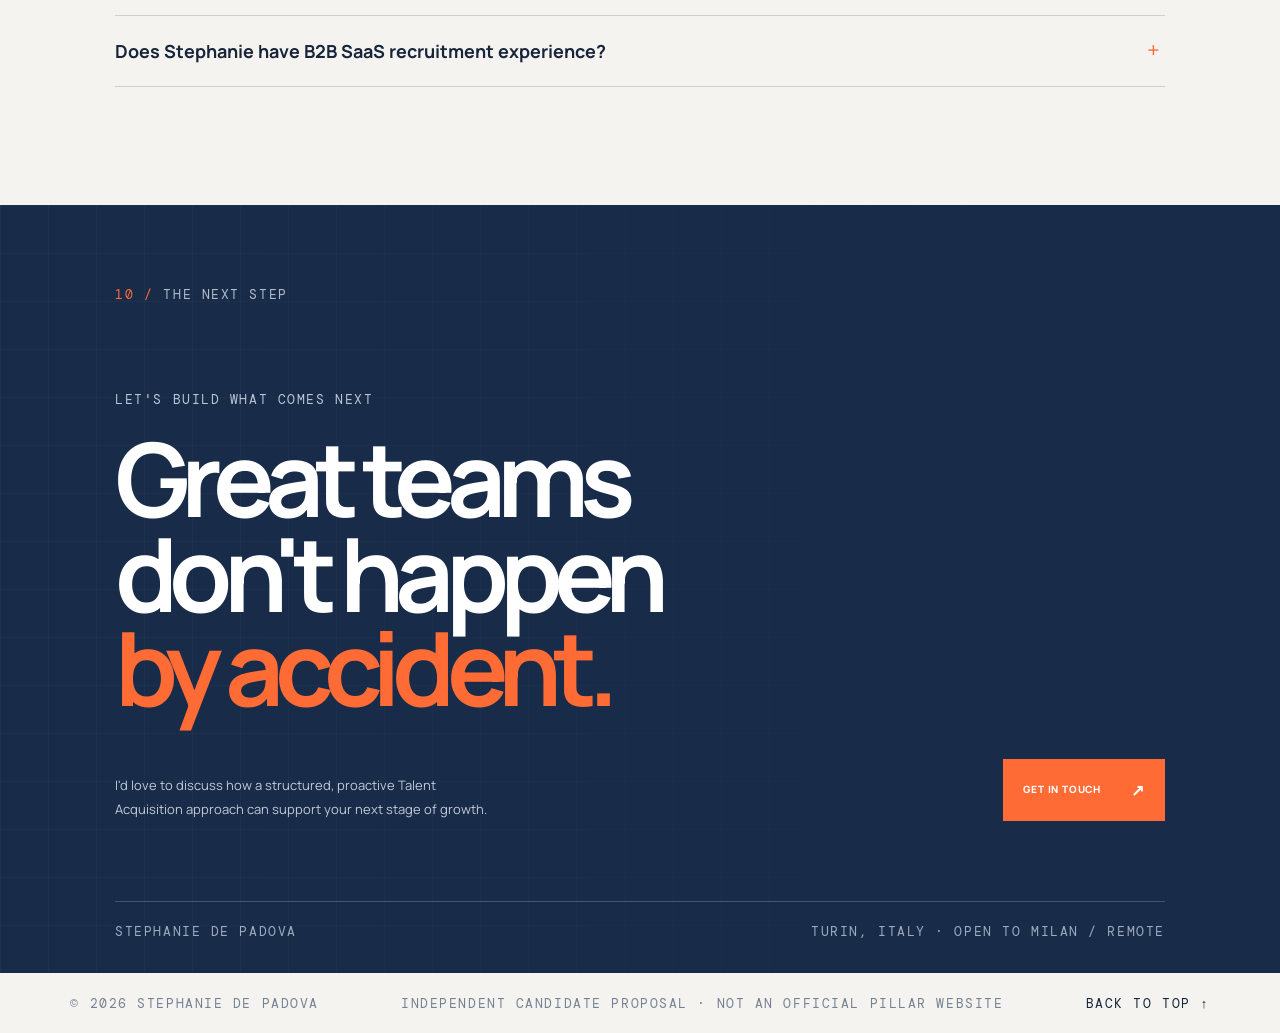
==== commit d8c2db3f: "Clarify English candidate metrics and footer location" ====
--- a/index.html
+++ b/index.html
@@ -83,7 +83,7 @@
     </section>
 
     <section class="sal-section section-wrap" id="candidate-sal"><div class="section-kicker"><span>02 /</span><span data-i18n="salKicker">CANDIDATE SAL</span></div><div class="sal-heading"><div><p class="section-overline" data-i18n="salOverline">A TRANSPARENT SKILLS SNAPSHOT</p><h2 data-i18n="salTitle">Strengths to deploy.<br><em>Growth areas to own.</em></h2></div><p data-i18n="salLead">A clear view of established capabilities, transferable experience and the learning curve I would approach with curiosity and accountability.</p></div><div class="sal-columns">
-<article class="sal-card sal-strong"><span class="sal-label">01 / READY TO CONTRIBUTE</span><h3 data-i18n="salReady">Established expertise</h3><ul><li data-i18n="salReady1">IT & Engineering recruitment</li><li data-i18n="salReady2">End-to-end recruitment and stakeholder management</li><li data-i18n="salReady3">Talent sourcing, Boolean search and market mapping</li><li data-i18n="salReady4">10 active searches and 15–20 concurrent positions</li><li data-i18n="salReady5">Employer branding and candidate experience</li></ul></article>
+<article class="sal-card sal-strong"><span class="sal-label">01 / READY TO CONTRIBUTE</span><h3 data-i18n="salReady">Established expertise</h3><ul><li data-i18n="salReady1">IT & Engineering recruitment</li><li data-i18n="salReady2">End-to-end recruitment and stakeholder management</li><li data-i18n="salReady3">Talent sourcing, Boolean search and market mapping</li><li data-i18n="salReady4">15–20 concurrent positions</li><li data-i18n="salReady5">Employer branding and candidate experience</li></ul></article>
 <article class="sal-card sal-transfer"><span class="sal-label">02 / TRANSFERABLE</span><h3 data-i18n="salTransfer">Skills that travel</h3><ul><li data-i18n="salTransfer1">Digital strategy mindset and communication</li><li data-i18n="salTransfer2">Structured processes, KPIs and funnel thinking</li><li data-i18n="salTransfer3">Generative AI and digital HR tools</li><li data-i18n="salTransfer4">Adapting sourcing messages to different talent markets</li></ul></article>
 <article class="sal-card sal-growth"><span class="sal-label">03 / GROWTH AREA</span><h3 data-i18n="salGrowth">B2B SaaS context</h3><ul><li data-i18n="salGrowth1">Not presented as my core recruitment vertical today</li><li data-i18n="salGrowth2">A focused learning area: SaaS business model, GTM roles and sales scorecards</li><li data-i18n="salGrowth3">A practical ramp-up through stakeholder interviews, role shadowing and market mapping</li></ul></article></div></section><section class="blueprint-section section-wrap" id="blueprint">
       <div class="section-kicker"><span>03 /</span><span data-i18n="blueprintKicker">THE TALENT ACQUISITION BLUEPRINT</span></div>
@@ -182,7 +182,7 @@
       <p class="section-overline" data-i18n="contactOverline">LET'S BUILD WHAT COMES NEXT</p>
       <h2 data-i18n="contactTitle">Great teams<br>don't happen<br><em>by accident.</em></h2>
       <div class="closing-bottom"><p data-i18n="contactText">I'd love to discuss how a structured, proactive Talent Acquisition approach can support your next stage of growth.</p><a class="button button-orange" href="https://stephaniedepadova-dev.github.io/#contact" target="_blank" rel="noopener noreferrer">GET IN TOUCH <span>↗</span></a></div>
-      <div class="closing-foot"><span>STEPHANIE DE PADOVA</span><span>TORINO, ITALY · OPEN TO MILAN / REMOTE</span></div>
+      <div class="closing-foot"><span>STEPHANIE DE PADOVA</span><span>TURIN, ITALY · OPEN TO MILAN / REMOTE</span></div>
     </section>
   </main>
   <footer class="footer"><span>© 2026 STEPHANIE DE PADOVA</span><span data-i18n="footerNote">INDEPENDENT CANDIDATE PROPOSAL · NOT AN OFFICIAL PILLAR WEBSITE</span><a href="#top" data-i18n="backTop">BACK TO TOP ↑</a></footer>
--- a/styles.css
+++ b/styles.css
@@ -377,3 +377,45 @@
 @media(max-width:520px){
   .roadmap-note{font-size:15px!important;line-height:1.75!important;}
 }
+
+
+/* Compact voice introduction player beside the hero construction board */
+.voice-player{
+  margin-top:16px;
+  padding:12px 14px 10px;
+  border:1px solid rgba(255,255,255,.22);
+  background:rgba(255,255,255,.045);
+  width:100%;
+}
+.voice-player-label{
+  display:flex;
+  align-items:center;
+  gap:9px;
+  margin-bottom:8px;
+  color:#c3ccda;
+  font:8px var(--mono);
+  letter-spacing:.12em;
+}
+.voice-player-dot{width:6px;height:6px;flex:0 0 6px;border-radius:50%;background:var(--orange);}
+.voice-player audio{display:block;width:100%;height:34px;filter:grayscale(1);opacity:.92;}
+@media(max-width:700px){
+  .voice-player{margin-top:14px;padding:11px 12px 8px;}
+  .voice-player-label{font-size:7px;}
+}
+
+
+/* Voice-player label spacing and responsive typography */
+.voice-player-label{
+  margin-bottom:12px!important;
+  font-size:7px!important;
+  letter-spacing:.10em!important;
+}
+@media(min-width:801px){
+  .voice-player-label{font-size:7px!important;}
+}
+@media(max-width:800px){
+  .voice-player-label{font-size:6px!important;letter-spacing:.085em!important;margin-bottom:11px!important;}
+}
+@media(max-width:520px){
+  .voice-player-label{font-size:6px!important;letter-spacing:.07em!important;margin-bottom:10px!important;}
+}
